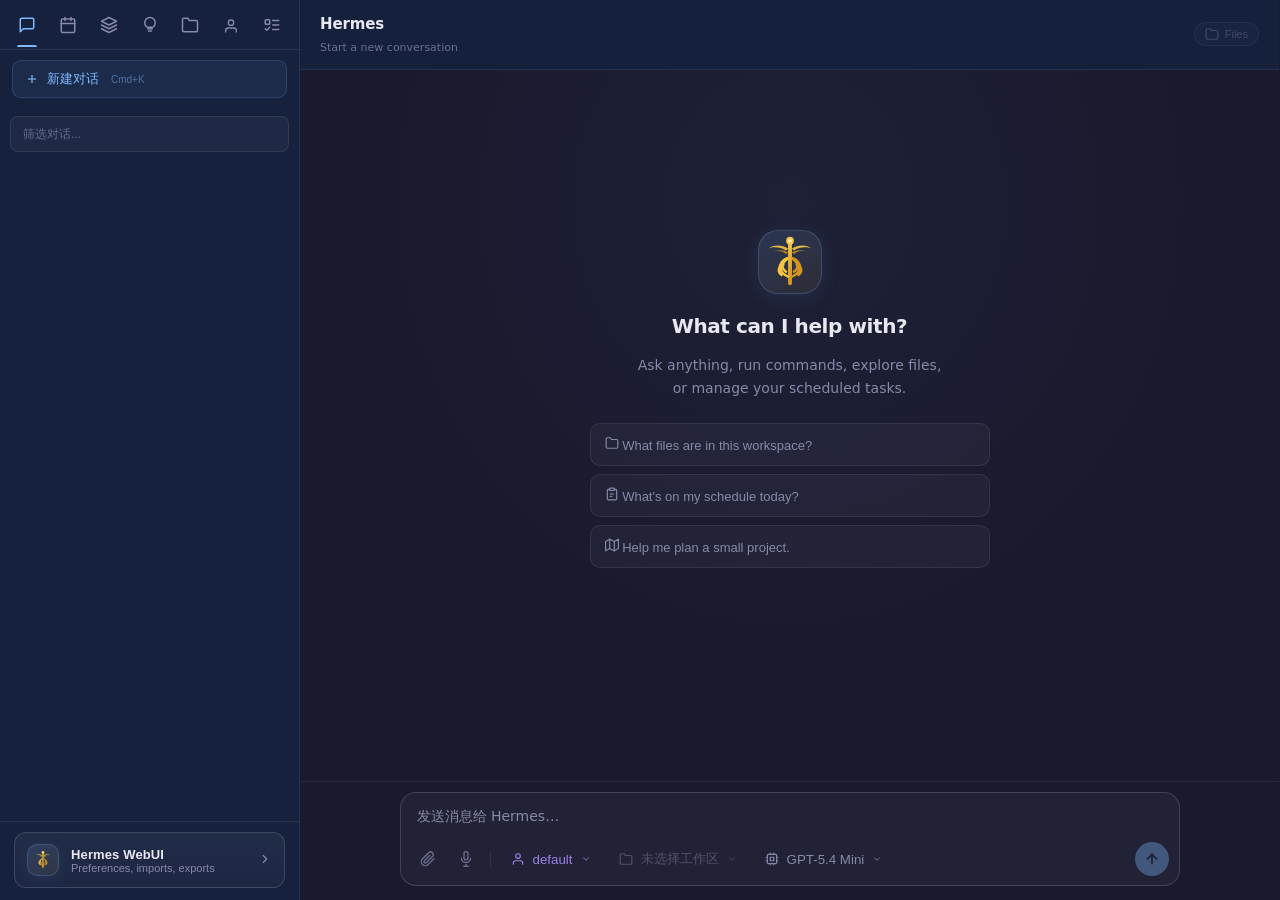
==== static/index.html @ bd9d269d "简体中文 v1.0.0" ====
<!doctype html>
<html lang="zh">
<head>
<meta charset="utf-8">
<meta name="viewport" content="width=device-width, initial-scale=1">
<title>Hermes</title>
<script>(function(){var t=localStorage.getItem('hermes-theme');if(t&&t!=='dark')document.documentElement.dataset.theme=t;})()</script>
<link rel="stylesheet" href="/static/style.css">
  <!-- Prism.js syntax highlighting (loaded async, non-blocking) -->
  <link rel="stylesheet" href="https://cdn.jsdelivr.net/npm/prismjs@1.29.0/themes/prism-tomorrow.min.css" integrity="sha384-wFjoQjtV1y5jVHbt0p35Ui8aV8GVpEZkyF99OXWqP/eNJDU93D3Ugxkoyh6Y2I4A" crossorigin="anonymous">
  <script src="https://cdn.jsdelivr.net/npm/prismjs@1.29.0/components/prism-core.min.js" integrity="sha384-MXybTpajaBV0AkcBaCPT4KIvo0FzoCiWXgcihYsw4FUkEz0Pv3JGV6tk2G8vJtDc" crossorigin="anonymous" defer></script>
  <script src="https://cdn.jsdelivr.net/npm/prismjs@1.29.0/plugins/autoloader/prism-autoloader.min.js" integrity="sha384-Uq05+JLko69eOiPr39ta9bh7kld5PKZoU+fF7g0EXTAriEollhZ+DrN8Q/Oi8J2Q" crossorigin="anonymous" defer></script>
</head>
<body>
<div class="layout">
  <aside class="sidebar">

    <div class="sidebar-nav">
      <button class="nav-tab active" data-panel="chat" data-label="Chat" onclick="switchPanel('chat')" title="Chat" data-i18n-title="tab_chat"><svg width="18" height="18" viewBox="0 0 24 24" fill="none" stroke="currentColor" stroke-width="2" stroke-linecap="round" stroke-linejoin="round" aria-hidden="true"><path d="M21 15a2 2 0 0 1-2 2H7l-4 4V5a2 2 0 0 1 2-2h14a2 2 0 0 1 2 2z"/></svg></button>
      <button class="nav-tab" data-panel="tasks" data-label="Tasks" onclick="switchPanel('tasks')" title="Tasks" data-i18n-title="tab_tasks"><svg width="18" height="18" viewBox="0 0 24 24" fill="none" stroke="currentColor" stroke-width="2" stroke-linecap="round" stroke-linejoin="round" aria-hidden="true"><rect x="3" y="4" width="18" height="18" rx="2"/><line x1="16" y1="2" x2="16" y2="6"/><line x1="8" y1="2" x2="8" y2="6"/><line x1="3" y1="10" x2="21" y2="10"/></svg></button>
      <button class="nav-tab" data-panel="skills" data-label="Skills" onclick="switchPanel('skills')" title="Skills" data-i18n-title="tab_skills"><svg width="18" height="18" viewBox="0 0 24 24" fill="none" stroke="currentColor" stroke-width="2" stroke-linecap="round" stroke-linejoin="round" aria-hidden="true"><path d="M12 2L2 7l10 5 10-5-10-5z"/><path d="M2 17l10 5 10-5"/><path d="M2 12l10 5 10-5"/></svg></button>
      <button class="nav-tab" data-panel="memory" data-label="Memory" onclick="switchPanel('memory')" title="Memory" data-i18n-title="tab_memory"><svg width="18" height="18" viewBox="0 0 24 24" fill="none" stroke="currentColor" stroke-width="2" stroke-linecap="round" stroke-linejoin="round" aria-hidden="true"><path d="M12 2a7 7 0 0 1 7 7c0 2.5-1.3 4.7-3.2 6H8.2C6.3 13.7 5 11.5 5 9a7 7 0 0 1 7-7z"/><line x1="9" y1="17" x2="15" y2="17"/><line x1="10" y1="20" x2="14" y2="20"/></svg></button>
      <button class="nav-tab" data-panel="workspaces" data-label="Spaces" onclick="switchPanel('workspaces')" title="Spaces" data-i18n-title="tab_workspaces"><svg width="18" height="18" viewBox="0 0 24 24" fill="none" stroke="currentColor" stroke-width="2" stroke-linecap="round" stroke-linejoin="round" aria-hidden="true"><path d="M22 19a2 2 0 0 1-2 2H4a2 2 0 0 1-2-2V5a2 2 0 0 1 2-2h5l2 3h9a2 2 0 0 1 2 2z"/></svg></button>
      <button class="nav-tab" data-panel="profiles" data-label="Profiles" onclick="switchPanel('profiles')" title="Agent profiles" data-i18n-title="tab_profiles"><svg width="16" height="16" viewBox="0 0 24 24" fill="none" stroke="currentColor" stroke-width="2" stroke-linecap="round" stroke-linejoin="round"><path d="M20 21v-2a4 4 0 0 0-4-4H8a4 4 0 0 0-4 4v2"/><circle cx="12" cy="7" r="4"/></svg></button>
      <button class="nav-tab" data-panel="todos" data-label="Todos" onclick="switchPanel('todos')" title="Current task list" data-i18n-title="tab_todos"><svg width="18" height="18" viewBox="0 0 24 24" fill="none" stroke="currentColor" stroke-width="2" stroke-linecap="round" stroke-linejoin="round" aria-hidden="true"><rect x="3" y="5" width="6" height="6" rx="1"/><path d="m3 17 2 2 4-4"/><path d="M13 6h8"/><path d="M13 12h8"/><path d="M13 18h8"/></svg></button>
    </div>
    <!-- Chat panel -->
    <div class="panel-view active" id="panelChat">
      <div class="sidebar-section">
        <button class="new-chat-btn" id="btnNewChat">
          <svg width="14" height="14" viewBox="0 0 24 24" fill="none" stroke="currentColor" stroke-width="2.5"><line x1="12" y1="5" x2="12" y2="19"/><line x1="5" y1="12" x2="19" y2="12"/></svg>
          <span data-i18n="new_conversation">新建对话</span> <span style="font-size:10px;opacity:.5;margin-left:4px">Cmd+K</span>
        </button>
      </div>
      <div class="session-search"><input id="sessionSearch" placeholder="筛选对话..." data-i18n-placeholder="filter_conversations" oninput="filterSessions()"></div>
      <div class="session-list" id="sessionList"></div>
    </div>
    <!-- Tasks (cron) panel -->
    <div class="panel-view" id="panelTasks">
      <div class="sidebar-section" style="padding-bottom:4px;display:flex;align-items:center;justify-content:space-between">
        <div style="font-size:11px;color:var(--muted)" data-i18n="scheduled_jobs">计划任务</div>
        <button class="cron-btn run" style="padding:3px 8px;font-size:10px" onclick="toggleCronForm()">+ <span data-i18n="new_job">新任务</span></button>
      </div>
      <!-- Create job form (hidden by default) -->
      <div id="cronCreateForm" style="display:none;padding:8px 12px;border-bottom:1px solid var(--border);flex-shrink:0">
        <input id="cronFormName" placeholder="任务名称（可选）" data-i18n-placeholder="cron_form_name" style="width:100%;background:rgba(255,255,255,.05);border:1px solid var(--border2);border-radius:6px;color:var(--text);padding:5px 8px;font-size:12px;outline:none;margin-bottom:6px">
        <input id="cronFormSchedule" placeholder="计划：'0 9 * * *' 或 'every 1h'" data-i18n-placeholder="cron_form_schedule" style="width:100%;background:rgba(255,255,255,.05);border:1px solid var(--border2);border-radius:6px;color:var(--text);padding:5px 8px;font-size:12px;outline:none;margin-bottom:6px">
        <textarea id="cronFormPrompt" rows="3" placeholder="提示词（必须自包含）" data-i18n-placeholder="cron_form_prompt" style="width:100%;background:rgba(255,255,255,.05);border:1px solid var(--border2);border-radius:6px;color:var(--text);padding:5px 8px;font-size:12px;outline:none;resize:none;font-family:inherit;margin-bottom:6px"></textarea>
        <select id="cronFormDeliver" style="width:100%;background:rgba(255,255,255,.05);border:1px solid var(--border2);border-radius:6px;color:var(--text);padding:5px 8px;font-size:12px;outline:none;margin-bottom:6px">
          <option value="local" data-i18n="cron_deliver_local">本地（仅保存输出）</option>
          <option value="discord" data-i18n="cron_deliver_discord">Discord</option>
          <option value="telegram" data-i18n="cron_deliver_telegram">Telegram</option>
        </select>
        <div class="skill-picker-wrap" style="margin-bottom:8px">
          <input id="cronFormSkillSearch" placeholder="添加技能（可选）..." data-i18n-placeholder="cron_form_skill_search" style="width:100%;background:rgba(255,255,255,.05);border:1px solid var(--border2);border-radius:6px;color:var(--text);padding:5px 8px;font-size:12px;outline:none" autocomplete="off">
          <div id="cronFormSkillDropdown" class="skill-picker-dropdown" style="display:none"></div>
          <div id="cronFormSkillTags" class="skill-picker-tags"></div>
        </div>
        <div style="display:flex;gap:6px">
          <button class="cron-btn run" style="flex:1" onclick="submitCronCreate()" data-i18n="create_job">创建任务</button>
          <button class="cron-btn" style="flex:1" onclick="toggleCronForm()" data-i18n="cancel">取消</button>
        </div>
        <div id="cronFormError" style="font-size:11px;color:var(--accent);margin-top:6px;display:none"></div>
      </div>
      <div class="cron-list" id="cronList"><div style="padding:12px;color:var(--muted);font-size:12px" data-i18n="loading">加载中...</div></div>
    </div>
    <!-- Skills panel -->
    <div class="panel-view" id="panelSkills">
      <div class="sidebar-section" style="padding-bottom:4px;display:flex;align-items:center;justify-content:space-between">
        <div class="skills-search" style="flex:1;padding:0"><input id="skillsSearch" placeholder="搜索技能..." data-i18n-placeholder="search_skills" oninput="filterSkills()"></div>
        <button class="cron-btn run" style="padding:3px 8px;font-size:10px;flex-shrink:0;margin-left:6px" onclick="toggleSkillForm()">+ <span data-i18n="new_skill">新技能</span></button>
      </div>
      <!-- Skill create/edit form (hidden by default) -->
      <div id="skillCreateForm" style="display:none;padding:8px 12px;border-bottom:1px solid var(--border);flex-shrink:0">
        <input id="skillFormName" placeholder="技能名称（例如 my-skill）" data-i18n-placeholder="skill_form_name" style="width:100%;background:rgba(255,255,255,.05);border:1px solid var(--border2);border-radius:6px;color:var(--text);padding:5px 8px;font-size:12px;outline:none;margin-bottom:6px;box-sizing:border-box">
        <input id="skillFormCategory" placeholder="分类（可选，例如 devops）" data-i18n-placeholder="skill_form_category" style="width:100%;background:rgba(255,255,255,.05);border:1px solid var(--border2);border-radius:6px;color:var(--text);padding:5px 8px;font-size:12px;outline:none;margin-bottom:6px;box-sizing:border-box">
        <textarea id="skillFormContent" rows="6" placeholder="SKILL.md 内容（YAML 前言 + markdown 正文）" data-i18n-placeholder="skill_form_content" style="width:100%;background:rgba(255,255,255,.05);border:1px solid var(--border2);border-radius:6px;color:var(--text);padding:5px 8px;font-size:12px;outline:none;resize:vertical;font-family:'SF Mono',ui-monospace,monospace;margin-bottom:6px;box-sizing:border-box"></textarea>
        <div style="display:flex;gap:6px">
          <button class="cron-btn run" style="flex:1" onclick="submitSkillSave()" data-i18n="save_skill">保存技能</button>
          <button class="cron-btn" style="flex:1" onclick="toggleSkillForm()" data-i18n="cancel">取消</button>
        </div>
        <div id="skillFormError" style="font-size:11px;color:var(--accent);margin-top:6px;display:none"></div>
      </div>
      <div class="skills-list" id="skillsList"><div style="padding:12px;color:var(--muted);font-size:12px" data-i18n="loading">加载中...</div></div>
    </div>
    <!-- Memory panel -->
    <div class="panel-view" id="panelMemory">
      <div style="padding:8px 12px 4px;display:flex;align-items:center;justify-content:space-between;flex-shrink:0">
        <span style="font-size:11px;color:var(--muted)" data-i18n="personal_memory">个人记忆</span>
        <button class="cron-btn run" id="memEditBtn" style="padding:3px 8px;font-size:10px" onclick="toggleMemoryEdit()"><svg width="12" height="12" viewBox="0 0 24 24" fill="none" stroke="currentColor" stroke-width="2" stroke-linecap="round" stroke-linejoin="round" aria-hidden="true"><path d="M17 3a2.85 2.83 0 1 1 4 4L7.5 20.5 2 22l1.5-5.5Z"/></svg> <span data-i18n="edit">编辑</span></button>
      </div>
      <div class="memory-panel" id="memoryPanel"><div style="color:var(--muted);font-size:12px" data-i18n="loading">加载中...</div></div>
      <!-- Memory edit form (hidden by default) -->
      <div id="memoryEditForm" style="display:none;padding:8px 12px;border-top:1px solid var(--border);flex-shrink:0">
        <div style="font-size:11px;color:var(--muted);margin-bottom:4px"><span data-i18n="editing">编辑中</span>: <span id="memEditSection">memory</span></div>
        <textarea id="memEditContent" rows="10" style="width:100%;background:rgba(255,255,255,.05);border:1px solid var(--border2);border-radius:6px;color:var(--text);padding:5px 8px;font-size:11px;outline:none;resize:vertical;font-family:'SF Mono',ui-monospace,monospace;box-sizing:border-box;margin-bottom:6px;line-height:1.5"></textarea>
        <div style="display:flex;gap:6px">
          <button class="cron-btn run" style="flex:1" onclick="submitMemorySave()" data-i18n="save">保存</button>
          <button class="cron-btn" style="flex:1" onclick="closeMemoryEdit()" data-i18n="cancel">取消</button>
        </div>
        <div id="memEditError" style="font-size:11px;color:var(--accent);margin-top:6px;display:none"></div>
      </div>
    </div>
    <!-- Todo panel -->
    <div class="panel-view" id="panelTodos">
      <div style="padding:10px 12px 4px;font-size:11px;color:var(--muted);flex-shrink:0" data-i18n="current_task_list">当前任务清单</div>
      <div id="todoPanel" style="flex:1;overflow-y:auto;padding:8px 12px"></div>
    </div>
    <!-- Workspaces panel -->
    <div class="panel-view" id="panelWorkspaces">
      <div style="padding:10px 12px 4px;font-size:11px;color:var(--muted)" data-i18n="workspace_desc">添加和切换工作区以进行会话。</div>
      <div style="flex:1;overflow-y:auto;padding:0 12px 12px" id="workspacesPanel"><div style="color:var(--muted);font-size:12px" data-i18n="loading">加载中...</div></div>
    </div>
    <!-- Profiles panel -->
    <div class="panel-view" id="panelProfiles">
      <div class="sidebar-section" style="padding-bottom:4px;display:flex;align-items:center;justify-content:space-between">
        <div style="font-size:11px;color:var(--muted)" data-i18n="tab_profiles">Agent 配置</div>
        <button class="cron-btn run" style="padding:3px 8px;font-size:10px" onclick="toggleProfileForm()">+ <span data-i18n="new_profile">新配置</span></button>
      </div>
      <!-- Profile create form (hidden by default) -->
      <div id="profileCreateForm" style="display:none;padding:8px 12px;border-bottom:1px solid var(--border);flex-shrink:0">
        <input id="profileFormName" placeholder="Profile name (lowercase, a-z 0-9 hyphens)" data-i18n-placeholder="profile_form_name" style="width:100%;background:rgba(255,255,255,.05);border:1px solid var(--border2);border-radius:6px;color:var(--text);padding:5px 8px;font-size:12px;outline:none;margin-bottom:6px;box-sizing:border-box">
        <label style="display:flex;align-items:center;gap:6px;font-size:11px;color:var(--muted);margin-bottom:8px;cursor:pointer">
          <input type="checkbox" id="profileFormClone" style="accent-color:var(--accent)"> <span data-i18n="profile_form_clone">Clone config from active profile</span>
        </label>
        <input id="profileFormBaseUrl" placeholder="Base URL (optional, e.g. http://localhost:11434)" data-i18n-placeholder="profile_form_base_url" style="width:100%;background:rgba(255,255,255,.05);border:1px solid var(--border2);border-radius:6px;color:var(--text);padding:5px 8px;font-size:12px;outline:none;margin-bottom:6px;box-sizing:border-box">
        <input id="profileFormApiKey" type="password" placeholder="API key (optional)" data-i18n-placeholder="profile_form_api_key" style="width:100%;background:rgba(255,255,255,.05);border:1px solid var(--border2);border-radius:6px;color:var(--text);padding:5px 8px;font-size:12px;outline:none;margin-bottom:6px;box-sizing:border-box">
        <div style="display:flex;gap:6px">
          <button class="cron-btn run" style="flex:1" onclick="submitProfileCreate()" data-i18n="create">Create</button>
          <button class="cron-btn" style="flex:1" onclick="toggleProfileForm()" data-i18n="cancel">Cancel</button>
        </div>
        <div id="profileFormError" style="font-size:11px;color:var(--accent);margin-top:6px;display:none"></div>
      </div>
      <div style="flex:1;overflow-y:auto;padding:0 12px 12px" id="profilesPanel"><div style="color:var(--muted);font-size:12px" data-i18n="loading">Loading...</div></div>
    </div>
    <div class="sidebar-bottom">
      <button class="hermes-launch-btn" id="btnHermesPanel" onclick="toggleSettings()" title="Open Hermes control center" data-i18n-title="open_hermes_control_center">
        <span class="hermes-launch-icon" aria-hidden="true"><svg xmlns="http://www.w3.org/2000/svg" viewBox="0 0 64 64">
          <defs>
            <linearGradient id="hermes-gold-sidebar" x1="0%" y1="0%" x2="0%" y2="100%">
              <stop offset="0%" style="stop-color:#F5C542;stop-opacity:1"/>
              <stop offset="100%" style="stop-color:#D4961C;stop-opacity:1"/>
            </linearGradient>
          </defs>
          <rect x="30" y="10" width="4" height="46" rx="2" fill="url(#hermes-gold-sidebar)"/>
          <path d="M30 18 C24 14, 14 14, 10 18 C14 16, 22 16, 28 20" fill="#F5C542" opacity="0.9"/>
          <path d="M30 22 C26 19, 18 19, 14 22 C18 20, 24 20, 28 24" fill="#D4961C" opacity="0.8"/>
          <path d="M34 18 C40 14, 50 14, 54 18 C50 16, 42 16, 36 20" fill="#F5C542" opacity="0.9"/>
          <path d="M34 22 C38 19, 46 19, 50 22 C46 20, 40 20, 36 24" fill="#D4961C" opacity="0.8"/>
          <path d="M32 48 C22 44, 20 38, 26 34 C20 36, 18 42, 24 46 C18 40, 22 30, 30 28 C24 32, 22 38, 28 42" fill="none" stroke="#F5C542" stroke-width="2.5" stroke-linecap="round"/>
          <path d="M32 48 C42 44, 44 38, 38 34 C44 36, 46 42, 40 46 C46 40, 42 30, 34 28 C40 32, 42 38, 36 42" fill="none" stroke="#D4961C" stroke-width="2.5" stroke-linecap="round"/>
          <circle cx="32" cy="10" r="4" fill="#F5C542"/>
          <circle cx="32" cy="10" r="2" fill="#FFF8E1" opacity="0.7"/>
        </svg></span>
        <span class="hermes-launch-copy">
          <span class="hermes-launch-title">Hermes WebUI</span>
          <span class="hermes-launch-meta" data-i18n="hermes_launch_meta">Preferences, imports, exports</span>
        </span>
        <span class="hermes-launch-chevron" aria-hidden="true"><svg width="14" height="14" viewBox="0 0 24 24" fill="none" stroke="currentColor" stroke-width="2" stroke-linecap="round" stroke-linejoin="round"><polyline points="9 18 15 12 9 6"/></svg></span>
      </button>
    </div>
  <div class="resize-handle" id="sidebarResize"></div>
  </aside>
  <main class="main">
    <div class="topbar">
      <button class="mobile-hamburger" id="btnHamburger" onclick="toggleMobileSidebar()" title="Menu" data-i18n-title="menu">
        <svg width="20" height="20" viewBox="0 0 24 24" fill="none" stroke="currentColor" stroke-width="2"><line x1="3" y1="6" x2="21" y2="6"/><line x1="3" y1="12" x2="21" y2="12"/><line x1="3" y1="18" x2="21" y2="18"/></svg>
      </button>
      <div style="flex:1;min-width:0;overflow:hidden"><div class="topbar-title" id="topbarTitle">Hermes</div><div class="topbar-meta" id="topbarMeta" data-i18n="new_conversation">Start a new conversation</div></div>
      <div class="topbar-chips">
        <button class="chip workspace-toggle-btn" id="btnWorkspacePanelToggle" onclick="toggleWorkspacePanel()" title="Show workspace panel" data-i18n-title="show_workspace_panel" aria-pressed="false"><svg width="14" height="14" viewBox="0 0 24 24" fill="none" stroke="currentColor" stroke-width="2" stroke-linecap="round" stroke-linejoin="round" aria-hidden="true"><path d="M22 19a2 2 0 0 1-2 2H4a2 2 0 0 1-2-2V5a2 2 0 0 1 2-2h5l2 3h9a2 2 0 0 1 2 2z"/></svg><span class="workspace-toggle-label" data-i18n="files">Files</span></button>
      </div>
    </div>
    <div class="messages" id="messages">
      <div class="empty-state" id="emptyState">
        <div class="empty-logo"><svg xmlns="http://www.w3.org/2000/svg" viewBox="0 0 64 64" width="80" height="80" aria-label="Hermes caduceus">
          <defs>
            <linearGradient id="hermes-gold" x1="0%" y1="0%" x2="0%" y2="100%">
              <stop offset="0%" style="stop-color:#F5C542;stop-opacity:1"/>
              <stop offset="100%" style="stop-color:#D4961C;stop-opacity:1"/>
            </linearGradient>
          </defs>
          <rect x="30" y="10" width="4" height="46" rx="2" fill="url(#hermes-gold)"/>
          <path d="M30 18 C24 14, 14 14, 10 18 C14 16, 22 16, 28 20" fill="#F5C542" opacity="0.9"/>
          <path d="M30 22 C26 19, 18 19, 14 22 C18 20, 24 20, 28 24" fill="#D4961C" opacity="0.8"/>
          <path d="M34 18 C40 14, 50 14, 54 18 C50 16, 42 16, 36 20" fill="#F5C542" opacity="0.9"/>
          <path d="M34 22 C38 19, 46 19, 50 22 C46 20, 40 20, 36 24" fill="#D4961C" opacity="0.8"/>
          <path d="M32 48 C22 44, 20 38, 26 34 C20 36, 18 42, 24 46 C18 40, 22 30, 30 28 C24 32, 22 38, 28 42" fill="none" stroke="#F5C542" stroke-width="2.5" stroke-linecap="round"/>
          <path d="M32 48 C42 44, 44 38, 38 34 C44 36, 46 42, 40 46 C46 40, 42 30, 34 28 C40 32, 42 38, 36 42" fill="none" stroke="#D4961C" stroke-width="2.5" stroke-linecap="round"/>
          <circle cx="32" cy="10" r="4" fill="#F5C542"/>
          <circle cx="32" cy="10" r="2" fill="#FFF8E1" opacity="0.7"/>
        </svg></div>
        <h2 data-i18n="empty_title">What can I help with?</h2>
        <p data-i18n="empty_subtitle">Ask anything, run commands, explore files, or manage your scheduled tasks.</p>
        <div class="suggestion-grid">
          <button class="suggestion" data-msg="What files are in this workspace?"><svg width="14" height="14" viewBox="0 0 24 24" fill="none" stroke="currentColor" stroke-width="2" stroke-linecap="round" stroke-linejoin="round" aria-hidden="true"><path d="M22 19a2 2 0 0 1-2 2H4a2 2 0 0 1-2-2V5a2 2 0 0 1 2-2h5l2 3h9a2 2 0 0 1 2 2z"/></svg> <span data-i18n="suggest_files">What files are in this workspace?</span></button>
          <button class="suggestion" data-msg="What's on my schedule today?"><svg width="14" height="14" viewBox="0 0 24 24" fill="none" stroke="currentColor" stroke-width="2" stroke-linecap="round" stroke-linejoin="round" aria-hidden="true"><path d="M16 4h2a2 2 0 0 1 2 2v14a2 2 0 0 1-2 2H6a2 2 0 0 1-2-2V6a2 2 0 0 1 2-2h2"/><rect x="8" y="2" width="8" height="4" rx="1" ry="1"/><line x1="9" y1="12" x2="15" y2="12"/><line x1="9" y1="16" x2="12" y2="16"/></svg> <span data-i18n="suggest_schedule">What's on my schedule today?</span></button>
          <button class="suggestion" data-msg="Help me plan a small project."><svg width="14" height="14" viewBox="0 0 24 24" fill="none" stroke="currentColor" stroke-width="2" stroke-linecap="round" stroke-linejoin="round" aria-hidden="true"><polygon points="1 6 1 22 8 18 16 22 23 18 23 2 16 6 8 2 1 6"/><line x1="8" y1="2" x2="8" y2="18"/><line x1="16" y1="6" x2="16" y2="22"/></svg> <span data-i18n="suggest_plan">Help me plan a small project.</span></button>
        </div>
      </div>
      <div class="messages-inner" id="msgInner"></div>
      <div id="liveToolCards" style="display:none;max-width:800px;margin:0 auto;width:100%;padding:0 24px;"></div>
    </div>
    <div class="update-banner" id="updateBanner">
      <span id="updateMsg"></span>
      <div style="display:flex;gap:8px;flex-shrink:0">
        <button class="update-btn" onclick="dismissUpdate()" data-i18n="later">稍后</button>
        <button class="update-btn update-primary" id="btnApplyUpdate" onclick="applyUpdates()" data-i18n="update_now">立即更新</button>
      </div>
    </div>
    <div class="reconnect-banner" id="reconnectBanner">
      <span id="reconnectMsg"><svg width="13" height="13" viewBox="0 0 24 24" fill="none" stroke="currentColor" stroke-width="2" stroke-linecap="round" stroke-linejoin="round" aria-hidden="true" style="vertical-align:-1px"><path d="M10.29 3.86L1.82 18a2 2 0 0 0 1.71 3h16.94a2 2 0 0 0 1.71-3L13.71 3.86a2 2 0 0 0-3.42 0z"/><line x1="12" y1="9" x2="12" y2="13"/><line x1="12" y1="17" x2="12.01" y2="17"/></svg> <span data-i18n="reconnect_msg">您上次离开时可能正在生成回复。重新加载消息？</span></span>
      <div style="display:flex;gap:8px;flex-shrink:0">
        <button class="reconnect-btn" onclick="dismissReconnect()" data-i18n="dismiss">忽略</button>
        <button class="reconnect-btn" onclick="refreshSession()"><svg width="13" height="13" viewBox="0 0 24 24" fill="none" stroke="currentColor" stroke-width="2" stroke-linecap="round" stroke-linejoin="round" aria-hidden="true" style="vertical-align:-1px"><polyline points="23 4 23 10 17 10"/><polyline points="1 20 1 14 7 14"/><path d="M3.51 9a9 9 0 0 1 14.85-3.36L23 10M1 14l4.64 4.36A9 9 0 0 0 20.49 15"/></svg> <span data-i18n="reload">重新加载</span></button>
      </div>
    </div>
    <div class="approval-card" id="approvalCard" role="alertdialog" aria-labelledby="approvalHeading" aria-describedby="approvalDesc">
      <div class="approval-inner">
        <div class="approval-header">
          <svg width="14" height="14" viewBox="0 0 24 24" fill="none" stroke="currentColor" stroke-width="2"><path d="M10.29 3.86L1.82 18a2 2 0 0 0 1.71 3h16.94a2 2 0 0 0 1.71-3L13.71 3.86a2 2 0 0 0-3.42 0z"/><line x1="12" y1="9" x2="12" y2="13"/><line x1="12" y1="17" x2="12.01" y2="17"/></svg>
          <span id="approvalHeading" data-i18n="approval_heading">需要审批</span>
        </div>
        <div class="approval-desc" id="approvalDesc"></div>
        <div class="approval-cmd" id="approvalCmd"></div>
        <div class="approval-btns">
          <button class="approval-btn once" id="approvalBtnOnce" onclick="respondApproval('once')" title="允许执行此命令一次（Enter）" data-i18n-title="approval_btn_once_title">
            <span class="approval-btn-icon"><svg width="14" height="14" viewBox="0 0 24 24" fill="none" stroke="currentColor" stroke-width="2.5" stroke-linecap="round" stroke-linejoin="round" aria-hidden="true"><polyline points="20 6 9 17 4 12"/></svg></span>
            <span class="approval-btn-label" data-i18n="approval_btn_once">允许一次</span>
            <kbd class="approval-kbd">↵</kbd>
          </button>
          <button class="approval-btn session" id="approvalBtnSession" onclick="respondApproval('session')" title="本次会话期间允许" data-i18n-title="approval_btn_session_title">
            <span class="approval-btn-icon"><svg width="14" height="14" viewBox="0 0 24 24" fill="none" stroke="currentColor" stroke-width="2" stroke-linecap="round" stroke-linejoin="round" aria-hidden="true"><rect x="3" y="11" width="18" height="11" rx="2" ry="2"/><path d="M7 11V7a5 5 0 0 1 10 0v4"/></svg></span>
            <span class="approval-btn-label" data-i18n="approval_btn_session">本次允许</span>
          </button>
          <button class="approval-btn always" id="approvalBtnAlways" onclick="respondApproval('always')" title="始终允许此命令模式" data-i18n-title="approval_btn_always_title">
            <span class="approval-btn-icon"><svg width="14" height="14" viewBox="0 0 24 24" fill="none" stroke="currentColor" stroke-width="2" stroke-linecap="round" stroke-linejoin="round" aria-hidden="true"><polygon points="12 2 15.09 8.26 22 9.27 17 14.14 18.18 21.02 12 17.77 5.82 21.02 7 14.14 2 9.27 8.91 8.26 12 2"/></svg></span>
            <span class="approval-btn-label" data-i18n="approval_btn_always">始终允许</span>
          </button>
          <button class="approval-btn deny" id="approvalBtnDeny" onclick="respondApproval('deny')" title="拒绝 — 不执行此命令" data-i18n-title="approval_btn_deny_title">
            <span class="approval-btn-icon"><svg width="14" height="14" viewBox="0 0 24 24" fill="none" stroke="currentColor" stroke-width="2.5" stroke-linecap="round" stroke-linejoin="round" aria-hidden="true"><line x1="18" y1="6" x2="6" y2="18"/><line x1="6" y1="6" x2="18" y2="18"/></svg></span>
            <span class="approval-btn-label" data-i18n="approval_btn_deny">拒绝</span>
          </button>
        </div>
      </div>
    </div>
    <div class="composer-wrap" id="composerWrap">
      <div class="cmd-dropdown" id="cmdDropdown"></div>
      <div class="composer-box" id="composerBox">
        <div class="drop-hint" id="dropHint">
          <svg width="28" height="28" viewBox="0 0 24 24" fill="none" stroke="currentColor" stroke-width="1.5"><path d="M21 15v4a2 2 0 0 1-2 2H5a2 2 0 0 1-2-2v-4"/><polyline points="17 8 12 3 7 8"/><line x1="12" y1="3" x2="12" y2="15"/></svg>
          <span data-i18n="drop_files_hint">拖放文件以上传到工作区</span>
        </div>
        <div class="attach-tray" id="attachTray"></div>
        <div class="mic-status" id="micStatus" style="display:none"><span class="mic-dot"></span> <span data-i18n="listening">正在监听…</span></div>
        <textarea id="msg" rows="1" placeholder="发送消息给 Hermes…" data-i18n-placeholder="message_hermes"></textarea>
        <div class="composer-footer">
          <div class="composer-left">
            <input type="file" id="fileInput" multiple accept="image/*,text/*,application/pdf,application/json,.md,.py,.js,.ts,.yaml,.yml,.toml,.csv,.sh,.txt,.log,.env" style="display:none">
            <button class="icon-btn" id="btnAttach" title="附加文件" data-i18n-title="attach_files">
              <svg width="16" height="16" viewBox="0 0 24 24" fill="none" stroke="currentColor" stroke-width="2"><path d="M21.44 11.05l-9.19 9.19a6 6 0 0 1-8.49-8.49l9.19-9.19a4 4 0 0 1 5.66 5.66l-9.2 9.19a2 2 0 0 1-2.83-2.83l8.49-8.48"/></svg>
            </button>
            <button class="icon-btn mic-btn" id="btnMic" title="语音输入" data-i18n-title="voice_input" style="display:none">
              <svg width="16" height="16" viewBox="0 0 24 24" fill="none" stroke="currentColor" stroke-width="2">
                <rect x="9" y="1" width="6" height="12" rx="3"/>
                <path d="M5 10a7 7 0 0 0 14 0"/>
                <line x1="12" y1="19" x2="12" y2="23"/>
                <line x1="8" y1="23" x2="16" y2="23"/>
              </svg>
            </button>
            <div class="composer-divider" aria-hidden="true"></div>
            <div id="profileChipWrap" class="composer-profile-wrap">
              <button class="composer-profile-chip profile-chip" id="profileChip" type="button" onclick="toggleProfileDropdown()" title="切换配置" data-i18n-title="switch_profile">
                <span class="composer-profile-icon" aria-hidden="true"><svg width="14" height="14" viewBox="0 0 24 24" fill="none" stroke="currentColor" stroke-width="2" stroke-linecap="round" stroke-linejoin="round"><path d="M20 21v-2a4 4 0 0 0-4-4H8a4 4 0 0 0-4 4v2"/><circle cx="12" cy="7" r="4"/></svg></span>
                <span class="composer-profile-label" id="profileChipLabel">default</span>
                <span class="composer-profile-chevron" aria-hidden="true"><svg width="10" height="10" viewBox="0 0 24 24" fill="none" stroke="currentColor" stroke-width="2" stroke-linecap="round" stroke-linejoin="round"><polyline points="6 9 12 15 18 9"/></svg></span>
              </button>
            </div>
            <div class="composer-ws-wrap">
              <button class="composer-workspace-chip ws-chip" id="composerWorkspaceChip" type="button" onclick="toggleComposerWsDropdown()" title="切换工作区" data-i18n-title="switch_workspace" disabled>
                <span class="composer-workspace-icon" aria-hidden="true"><svg width="14" height="14" viewBox="0 0 24 24" fill="none" stroke="currentColor" stroke-width="2" stroke-linecap="round" stroke-linejoin="round"><path d="M22 19a2 2 0 0 1-2 2H4a2 2 0 0 1-2-2V5a2 2 0 0 1 2-2h5l2 3h9a2 2 0 0 1 2 2z"/></svg></span>
                <span class="composer-workspace-label" id="composerWorkspaceLabel" data-i18n="workspace">工作区</span>
                <span class="composer-workspace-chevron" aria-hidden="true"><svg width="10" height="10" viewBox="0 0 24 24" fill="none" stroke="currentColor" stroke-width="2" stroke-linecap="round" stroke-linejoin="round"><polyline points="6 9 12 15 18 9"/></svg></span>
              </button>
            </div>
            <div class="composer-model-wrap">
              <button class="composer-model-chip" id="composerModelChip" type="button" onclick="toggleModelDropdown()" title="对话模型" data-i18n-title="conversation_model">
                <span class="composer-model-icon" aria-hidden="true"><svg width="14" height="14" viewBox="0 0 24 24" fill="none" stroke="currentColor" stroke-width="2" stroke-linecap="round" stroke-linejoin="round"><rect x="4" y="4" width="16" height="16" rx="2"/><rect x="9" y="9" width="6" height="6"/><path d="M15 2v2"/><path d="M15 20v2"/><path d="M2 15h2"/><path d="M2 9h2"/><path d="M20 15h2"/><path d="M20 9h2"/><path d="M9 2v2"/><path d="M9 20v2"/></svg></span>
                <span class="composer-model-label" id="composerModelLabel" data-i18n="model">模型</span>
                <span class="composer-model-chevron" aria-hidden="true"><svg width="10" height="10" viewBox="0 0 24 24" fill="none" stroke="currentColor" stroke-width="2" stroke-linecap="round" stroke-linejoin="round"><polyline points="6 9 12 15 18 9"/></svg></span>
              </button>
              <select id="modelSelect" class="composer-model-select" title="对话模型" data-i18n-title="conversation_model" aria-hidden="true" tabindex="-1">
              <optgroup label="OpenAI">
                <option value="openai/gpt-5.4-mini">GPT-5.4 Mini</option>
                <option value="openai/gpt-4o">GPT-4o</option>
                <option value="openai/o3">o3</option>
                <option value="openai/o4-mini">o4-mini</option>
              </optgroup>
              <optgroup label="Anthropic">
                <option value="anthropic/claude-sonnet-4.6">Claude Sonnet 4.6</option>
                <option value="anthropic/claude-sonnet-4-5">Claude Sonnet 4.5</option>
                <option value="anthropic/claude-haiku-3-5">Claude Haiku 3.5</option>
              </optgroup>
              <optgroup label="Other">
                <option value="google/gemini-2.5-pro">Gemini 2.5 Pro</option>
                <option value="deepseek/deepseek-chat-v3-0324">DeepSeek V3</option>
                <option value="meta-llama/llama-4-scout">Llama 4 Scout</option>
              </optgroup>
            </select>
            </div>
          </div>
          <div class="composer-right">
            <span class="composer-status" id="composerStatus" style="display:none"></span>
            <div class="ctx-indicator-wrap" id="ctxIndicatorWrap" style="display:none">
              <button class="ctx-indicator" id="ctxIndicator" type="button" aria-label="Context window usage" aria-describedby="ctxTooltip">
                <span class="ctx-ring">
                  <svg class="ctx-ring-svg" viewBox="0 0 24 24" aria-hidden="true">
                    <circle class="ctx-ring-track" cx="12" cy="12" r="9.75"></circle>
                    <circle class="ctx-ring-value" id="ctxRingValue" cx="12" cy="12" r="9.75"></circle>
                  </svg>
                  <span class="ctx-ring-center" id="ctxPercent">0</span>
                </span>
              </button>
              <div class="ctx-tooltip" id="ctxTooltip" role="tooltip" aria-hidden="true">
                <div class="ctx-tooltip-title" data-i18n="ctx_tooltip_title">上下文窗口</div>
                <div class="ctx-tooltip-line" id="ctxTooltipUsage"></div>
                <div class="ctx-tooltip-line" id="ctxTooltipTokens"></div>
                <div class="ctx-tooltip-line" id="ctxTooltipThreshold"></div>
                <div class="ctx-tooltip-line" id="ctxTooltipCost" style="display:none"></div>
              </div>
            </div>
            <button class="cancel-btn" id="btnCancel" onclick="cancelStream()" style="display:none" title="停止生成" data-i18n-title="stop_generation" aria-label="Stop generation">
              <svg width="14" height="14" viewBox="0 0 24 24" fill="none" stroke="currentColor" stroke-width="2" stroke-linecap="round" stroke-linejoin="round" aria-hidden="true"><rect x="5" y="5" width="14" height="14" rx="2"></rect></svg>
            </button>
            <button class="send-btn" id="btnSend" title="发送消息" data-i18n-title="send_message" disabled>
              <svg width="16" height="16" viewBox="0 0 24 24" fill="none" stroke="currentColor" stroke-width="2.5" stroke-linecap="round" stroke-linejoin="round"><line x1="12" y1="19" x2="12" y2="5"/><polyline points="5 12 12 5 19 12"/></svg>
            </button>
          </div>
          <div class="profile-dropdown" id="profileDropdown"></div>
          <div class="ws-dropdown ws-dropdown-footer" id="composerWsDropdown"></div>
          <div class="model-dropdown" id="composerModelDropdown"></div>
        </div>
        <div class="upload-bar-wrap" id="uploadBarWrap"><div class="upload-bar" id="uploadBar"></div></div>
      </div>
    </div>
  </main>
  <aside class="rightpanel">
    <div class="resize-handle" id="rightpanelResize"></div>
    <div class="panel-header">
      <span data-i18n="workspace">工作区</span>
      <span class="git-badge" id="gitBadge" style="display:none"></span>
      <div class="panel-actions">
        <button class="panel-icon-btn" id="btnCollapseWorkspacePanel" title="隐藏工作区面板" data-i18n-title="hide_workspace_panel" onclick="toggleWorkspacePanel(false)"><svg width="14" height="14" viewBox="0 0 24 24" fill="none" stroke="currentColor" stroke-width="2" stroke-linecap="round" stroke-linejoin="round" aria-hidden="true"><polyline points="15 18 9 12 15 6"/></svg></button>
        <button class="panel-icon-btn" id="btnUpDir" title="上级目录" data-i18n-title="parent_directory" onclick="navigateUp()" style="display:none"><svg width="14" height="14" viewBox="0 0 24 24" fill="none" stroke="currentColor" stroke-width="2" stroke-linecap="round" stroke-linejoin="round" aria-hidden="true"><line x1="12" y1="19" x2="12" y2="5"/><polyline points="5 12 12 5 19 12"/></svg></button>
        <button class="panel-icon-btn" id="btnNewFile" title="新建文件" data-i18n-title="new_file" onclick="promptNewFile()"><svg width="14" height="14" viewBox="0 0 24 24" fill="none" stroke="currentColor" stroke-width="2" stroke-linecap="round" stroke-linejoin="round" aria-hidden="true"><line x1="12" y1="5" x2="12" y2="19"/><line x1="5" y1="12" x2="19" y2="12"/></svg></button>
        <button class="panel-icon-btn" id="btnNewFolder" title="新建文件夹" data-i18n-title="new_folder" onclick="promptNewFolder()"><svg width="14" height="14" viewBox="0 0 24 24" fill="none" stroke="currentColor" stroke-width="2" stroke-linecap="round" stroke-linejoin="round" aria-hidden="true"><path d="M22 19a2 2 0 0 1-2 2H4a2 2 0 0 1-2-2V5a2 2 0 0 1 2-2h5l2 3h9a2 2 0 0 1 2 2z"/></svg></button>
        <button class="panel-icon-btn" id="btnRefreshPanel" title="刷新" data-i18n-title="refresh" onclick="if(S.session)loadDir(S.currentDir)"><svg width="14" height="14" viewBox="0 0 24 24" fill="none" stroke="currentColor" stroke-width="2" stroke-linecap="round" stroke-linejoin="round" aria-hidden="true"><polyline points="23 4 23 10 17 10"/><polyline points="1 20 1 14 7 14"/><path d="M3.51 9a9 9 0 0 1 14.85-3.36L23 10M1 14l4.64 4.36A9 9 0 0 0 20.49 15"/></svg></button>
        <button class="panel-icon-btn close-preview" id="btnClearPreview" title="关闭预览" data-i18n-title="close_preview"><svg width="14" height="14" viewBox="0 0 24 24" fill="none" stroke="currentColor" stroke-width="2" stroke-linecap="round" stroke-linejoin="round" aria-hidden="true"><line x1="18" y1="6" x2="6" y2="18"/><line x1="6" y1="6" x2="18" y2="18"/></svg></button>
        <button class="panel-icon-btn mobile-close-btn" onclick="closeWorkspacePanel()" title="关闭" data-i18n-title="close" aria-label="Close workspace panel">×</button>
      </div>
    </div>
    <div class="breadcrumb-bar" id="breadcrumbBar" style="display:none"></div>
    <div class="file-tree" id="fileTree"></div>
    <div class="preview-area" id="previewArea">
      <div class="preview-path" id="previewPath">
        <span id="previewPathText"></span>
        <span class="preview-badge" id="previewBadge"></span>
        <button id="btnDownloadFile" class="panel-icon-btn" style="margin-left:auto;font-size:12px;width:auto;padding:2px 8px;display:inline-flex;align-items:center;gap:4px" onclick="downloadFile(_previewCurrentPath)" title="下载文件到本地" data-i18n-title="download_file_to_computer"><svg width="13" height="13" viewBox="0 0 24 24" fill="none" stroke="currentColor" stroke-width="2" stroke-linecap="round" stroke-linejoin="round" aria-hidden="true"><path d="M21 15v4a2 2 0 0 1-2 2H5a2 2 0 0 1-2-2v-4"/><polyline points="7 10 12 15 17 10"/><line x1="12" y1="15" x2="12" y2="3"/></svg> <span data-i18n="download">下载</span></button>
        <button id="btnEditFile" class="panel-icon-btn" style="font-size:12px;width:auto;padding:2px 8px;display:none;align-items:center;gap:4px" onclick="toggleEditMode()"><svg width="13" height="13" viewBox="0 0 24 24" fill="none" stroke="currentColor" stroke-width="2" stroke-linecap="round" stroke-linejoin="round" aria-hidden="true"><path d="M17 3a2.85 2.83 0 1 1 4 4L7.5 20.5 2 22l1.5-5.5Z"/></svg> <span data-i18n="edit">编辑</span></button>
      </div>
      <pre class="preview-code" id="previewCode"></pre>
      <div class="preview-img-wrap" id="previewImgWrap" style="display:none"><img class="preview-img" id="previewImg" src="" alt=""></div>
      <div class="preview-md" id="previewMd" style="display:none"></div>
      <textarea id="previewEditArea" style="display:none;flex:1;width:100%;background:var(--code-bg);color:#e2e8f0;border:1px solid var(--border2);border-radius:8px;padding:12px;font-family:'SF Mono',ui-monospace,monospace;font-size:12px;line-height:1.6;resize:none;outline:none" oninput="_previewDirty=true;updateEditBtn()"></textarea>
    </div>
  </aside>
</div>
<div class="onboarding-overlay" id="onboardingOverlay" style="display:none" role="dialog" aria-modal="true" aria-labelledby="onboardingTitle">
  <div class="onboarding-card">
    <div class="onboarding-shell">
      <div class="onboarding-sidebar">
        <div class="onboarding-badge" data-i18n="onboarding_badge">首次运行</div>
        <h2 id="onboardingTitle" data-i18n="onboarding_title">欢迎使用 Hermes Web UI</h2>
        <p id="onboardingLead" data-i18n="onboarding_lead">快速向导将检查您的 Hermes 安装，选择工作区和模型，并可选择用密码保护应用。</p>
        <div class="onboarding-steps" id="onboardingSteps"></div>
      </div>
      <div class="onboarding-main">
        <div class="onboarding-status" id="onboardingNotice"></div>
        <div class="onboarding-body" id="onboardingBody"></div>
        <div class="onboarding-actions">
          <button class="sm-btn" id="onboardingBackBtn" onclick="prevOnboardingStep()" style="display:none" data-i18n="onboarding_back">返回</button>
          <button class="sm-btn" id="onboardingNextBtn" onclick="nextOnboardingStep()" style="font-weight:700;color:var(--blue);border-color:rgba(124,185,255,.32)" data-i18n="onboarding_continue">继续</button>
        </div>
      </div>
    </div>
  </div>
</div>
<div class="settings-overlay" id="settingsOverlay" style="display:none">
  <div class="settings-panel">
    <div class="settings-header">
      <div class="settings-heading">
        <div class="settings-kicker">Hermes WebUI</div>
        <h3 style="margin:0;font-size:18px" data-i18n="control_center">控制中心</h3>
        <div class="settings-subtitle" data-i18n="settings_subtitle">首选项、对话工具和系统控制。</div>
      </div>
      <button class="panel-icon-btn" onclick="_closeSettingsPanel()" title="Close" data-i18n-title="close"><svg width="14" height="14" viewBox="0 0 24 24" fill="none" stroke="currentColor" stroke-width="2" stroke-linecap="round" stroke-linejoin="round" aria-hidden="true"><line x1="18" y1="6" x2="6" y2="18"/><line x1="6" y1="6" x2="18" y2="18"/></svg></button>
    </div>
    <div class="settings-body">
      <div class="settings-shell">
        <div class="settings-tabs" role="tablist" aria-label="Hermes control center sections">
          <button class="settings-tab active" id="settingsTabConversation" type="button" role="tab" aria-selected="true" aria-controls="settingsPaneConversation" onclick="switchSettingsSection('conversation')">
            <svg class="settings-tab-icon" width="16" height="16" viewBox="0 0 24 24" fill="none" stroke="currentColor" stroke-width="2" stroke-linecap="round" stroke-linejoin="round" aria-hidden="true"><path d="M21 15a2 2 0 0 1-2 2H7l-4 4V5a2 2 0 0 1 2-2h14a2 2 0 0 1 2 2z"/></svg>
            <span class="settings-tab-title" data-i18n="settings_tab_conversation">对话</span>
          </button>
          <button class="settings-tab" id="settingsTabPreferences" type="button" role="tab" aria-selected="false" aria-controls="settingsPanePreferences" onclick="switchSettingsSection('preferences')">
            <svg class="settings-tab-icon" width="16" height="16" viewBox="0 0 24 24" fill="none" stroke="currentColor" stroke-width="2" stroke-linecap="round" stroke-linejoin="round" aria-hidden="true"><line x1="4" y1="21" x2="4" y2="14"/><line x1="4" y1="10" x2="4" y2="3"/><line x1="12" y1="21" x2="12" y2="12"/><line x1="12" y1="8" x2="12" y2="3"/><line x1="20" y1="21" x2="20" y2="16"/><line x1="20" y1="12" x2="20" y2="3"/><line x1="1" y1="14" x2="7" y2="14"/><line x1="9" y1="8" x2="15" y2="8"/><line x1="17" y1="16" x2="23" y2="16"/></svg>
            <span class="settings-tab-title" data-i18n="settings_tab_preferences">首选项</span>
          </button>
          <button class="settings-tab" id="settingsTabSystem" type="button" role="tab" aria-selected="false" aria-controls="settingsPaneSystem" onclick="switchSettingsSection('system')">
            <svg class="settings-tab-icon" width="16" height="16" viewBox="0 0 24 24" fill="none" stroke="currentColor" stroke-width="2" stroke-linecap="round" stroke-linejoin="round" aria-hidden="true"><rect x="2" y="3" width="20" height="8" rx="2"/><rect x="2" y="13" width="20" height="8" rx="2"/><line x1="6" y1="7" x2="6.01" y2="7"/><line x1="6" y1="17" x2="6.01" y2="17"/></svg>
            <span class="settings-tab-title" data-i18n="settings_tab_system">System</span>
          </button>
        </div>
        <div class="settings-main">
          <div class="settings-pane active" id="settingsPaneConversation" role="tabpanel" aria-labelledby="settingsTabConversation">
            <div class="settings-section-head">
              <div>
                <div class="settings-section-title" data-i18n="settings_section_conversation">对话</div>
                <div class="settings-section-meta" id="hermesSessionMeta" data-i18n="no_active_conversation">没有选择活动对话。</div>
              </div>
            </div>
            <div class="hermes-action-grid">
              <button class="settings-action-btn" id="btnDownload" title="下载为 Markdown" data-i18n-title="download_transcript"><svg width="13" height="13" viewBox="0 0 24 24" fill="none" stroke="currentColor" stroke-width="2" stroke-linecap="round" stroke-linejoin="round" aria-hidden="true"><path d="M21 15v4a2 2 0 0 1-2 2H5a2 2 0 0 1-2-2v-4"/><polyline points="7 10 12 15 17 10"/><line x1="12" y1="15" x2="12" y2="3"/></svg> <span data-i18n="transcript">记录</span></button>
              <button class="settings-action-btn" id="btnExportJSON" title="导出完整会话为 JSON" data-i18n-title="export_session_json"><svg width="13" height="13" viewBox="0 0 24 24" fill="none" stroke="currentColor" stroke-width="2" stroke-linecap="round" stroke-linejoin="round" aria-hidden="true"><path d="M8 3H7a2 2 0 0 0-2 2v5a2 2 0 0 1-2 2 2 2 0 0 1 2 2v5c0 1.1.9 2 2 2h1"/><path d="M16 3h1a2 2 0 0 1 2 2v5a2 2 0 0 0 2 2 2 2 0 0 0-2 2v5a2 2 0 0 1-2 2h-1"/></svg> JSON</button>
              <button class="settings-action-btn" id="btnImportJSON" title="从 JSON 导入会话" data-i18n-title="import_session_json"><svg width="13" height="13" viewBox="0 0 24 24" fill="none" stroke="currentColor" stroke-width="2" stroke-linecap="round" stroke-linejoin="round" aria-hidden="true"><path d="M21 15v4a2 2 0 0 1-2 2H5a2 2 0 0 1-2-2v-4"/><polyline points="17 8 12 3 7 8"/><line x1="12" y1="3" x2="12" y2="15"/></svg> <span data-i18n="import">导入</span></button>
              <button class="settings-action-btn danger" id="btnClearConvModal" onclick="clearConversation()" title="清空此会话的所有消息" data-i18n-title="clear_all_messages"><svg width="13" height="13" viewBox="0 0 24 24" fill="none" stroke="currentColor" stroke-width="2" stroke-linecap="round" stroke-linejoin="round" aria-hidden="true"><path d="M3 6h18"/><path d="M19 6v14c0 1-1 2-2 2H7c-1 0-2-1-2-2V6"/><path d="M8 6V4c0-1 1-2 2-2h4c1 0 1 2 2 2v2"/></svg> <span data-i18n="clear">清空</span></button>
            </div>
            <input type="file" id="importFileInput" accept=".json" style="display:none">
          </div>
          <div class="settings-pane" id="settingsPanePreferences" role="tabpanel" aria-labelledby="settingsTabPreferences">
            <div class="settings-section-head">
              <div>
                <div class="settings-section-title" data-i18n="settings_section_preferences">首选项</div>
                <div class="settings-section-meta" data-i18n="settings_section_preferences_meta">Hermes Web UI 的默认设置和界面行为。</div>
              </div>
            </div>
            <div class="settings-field">
              <label for="settingsModel" data-i18n="settings_label_model">默认模型</label>
              <select id="settingsModel" style="width:100%;padding:8px;background:var(--code-bg);color:var(--text);border:1px solid var(--border2);border-radius:6px"></select>
            </div>
            <div class="settings-field">
              <label for="settingsSendKey" data-i18n="settings_label_send_key">发送快捷键</label>
              <select id="settingsSendKey" style="width:100%;padding:8px;background:var(--code-bg);color:var(--text);border:1px solid var(--border2);border-radius:6px">
                <option value="enter" data-i18n="send_key_enter">Enter（Shift+Enter 换行）</option>
                <option value="ctrl+enter" data-i18n="send_key_ctrl_enter">Ctrl+Enter（Enter 换行）</option>
              </select>
            </div>
            <div class="settings-field">
              <label for="settingsTheme" data-i18n="settings_label_theme">主题</label>
              <select id="settingsTheme" style="width:100%;padding:8px;background:var(--code-bg);color:var(--text);border:1px solid var(--border2);border-radius:6px" onchange="document.documentElement.dataset.theme=this.value;localStorage.setItem('hermes-theme',this.value)">
                <option value="dark" data-i18n="theme_dark">深色（默认）</option>
                <option value="light" data-i18n="theme_light">浅色</option>
                <option value="slate" data-i18n="theme_slate">石板灰</option>
                <option value="solarized" data-i18n="theme_solarized">Solarized 深色</option>
                <option value="monokai" data-i18n="theme_monokai">Monokai</option>
                <option value="nord" data-i18n="theme_nord">Nord</option>
                <option value="oled" data-i18n="theme_oled">OLED</option>
              </select>
            </div>
            <div class="settings-field">
              <label for="settingsLanguage" data-i18n="settings_label_language">语言</label>
              <select id="settingsLanguage" style="width:100%;padding:8px;background:var(--code-bg);color:var(--text);border:1px solid var(--border2);border-radius:6px"></select>
            </div>
            <div class="settings-field">
              <label style="display:flex;align-items:center;gap:8px;cursor:pointer">
                <input type="checkbox" id="settingsSoundEnabled" style="width:15px;height:15px;accent-color:var(--accent)">
                <span data-i18n="settings_label_sound">Notification sound</span>
              </label>
              <div style="font-size:11px;color:var(--muted);margin-top:4px" data-i18n="settings_desc_sound">Play a sound when the assistant finishes a response.</div>
            </div>
            <div class="settings-field">
              <label style="display:flex;align-items:center;gap:8px;cursor:pointer">
                <input type="checkbox" id="settingsNotificationsEnabled" style="width:15px;height:15px;accent-color:var(--accent)">
                <span data-i18n="settings_label_notifications">Browser notifications</span>
              </label>
              <div style="font-size:11px;color:var(--muted);margin-top:4px" data-i18n="settings_desc_notifications">Show a system notification when a response completes while the tab is in the background.</div>
            </div>
            <div class="settings-field">
              <label style="display:flex;align-items:center;gap:8px;cursor:pointer">
                <input type="checkbox" id="settingsShowTokenUsage" style="width:15px;height:15px;accent-color:var(--accent)">
                <span data-i18n="settings_label_token_usage">Show token usage after responses</span>
              </label>
              <div style="font-size:11px;color:var(--muted);margin-top:4px" data-i18n="settings_desc_token_usage">Displays input/output token count below each assistant reply. Also toggled with <code>/usage</code>.</div>
            </div>
            <div class="settings-field">
              <label style="display:flex;align-items:center;gap:8px;cursor:pointer">
                <input type="checkbox" id="settingsShowCliSessions" style="width:15px;height:15px;accent-color:var(--accent)">
                <span data-i18n="settings_label_cli_sessions">Show CLI sessions in sidebar</span>
              </label>
              <div style="font-size:11px;color:var(--muted);margin-top:4px" data-i18n="settings_desc_cli_sessions">Merges sessions from the Hermes CLI (state.db) into the session list. Click a CLI session to import it and continue the conversation.</div>
            </div>
            <div class="settings-field">
              <label style="display:flex;align-items:center;gap:8px;cursor:pointer">
                <input type="checkbox" id="settingsSyncInsights" style="width:15px;height:15px;accent-color:var(--accent)">
                <span data-i18n="settings_label_sync_insights">Sync usage to /insights</span>
              </label>
              <div style="font-size:11px;color:var(--muted);margin-top:4px" data-i18n="settings_desc_sync_insights">Mirrors WebUI token usage to state.db so <code>hermes /insights</code> includes browser session data. Off by default.</div>
            </div>
            <div class="settings-field">
              <label style="display:flex;align-items:center;gap:8px;cursor:pointer">
                <input type="checkbox" id="settingsCheckUpdates" style="width:15px;height:15px;accent-color:var(--accent)">
                <span data-i18n="settings_label_check_updates">Check for updates</span>
              </label>
              <div style="font-size:11px;color:var(--muted);margin-top:4px" data-i18n="settings_desc_check_updates">Show a banner when newer versions of the WebUI or Agent are available. Runs a background git fetch periodically.</div>
            </div>
            <div class="settings-field">
              <label for="settingsBotName" data-i18n="settings_label_bot_name">Assistant Name</label>
              <div style="font-size:11px;color:var(--muted);margin-bottom:6px" data-i18n="settings_desc_bot_name">Display name for the assistant throughout the UI. Defaults to Hermes.</div>
              <input type="text" id="settingsBotName" placeholder="Hermes" maxlength="64" style="width:100%;padding:8px;background:var(--code-bg);color:var(--text);border:1px solid var(--border2);border-radius:6px;font-size:13px">
            </div>
            <button class="sm-btn" onclick="saveSettings()" style="margin-top:12px;width:100%;padding:8px;font-weight:600" data-i18n="settings_save_btn">Save Settings</button>
          </div>
          <div class="settings-pane" id="settingsPaneSystem" role="tabpanel" aria-labelledby="settingsTabSystem">
            <div class="settings-section-head">
              <div>
                <div class="settings-section-title" data-i18n="settings_section_system">System</div>
                <div class="settings-section-meta" data-i18n="settings_section_system_meta">Instance version and access controls.</div>
              </div>
              <span class="settings-version-badge">v0.50.9</span>
            </div>
            <div class="settings-field" style="border-top:1px solid var(--border);padding-top:12px;margin-top:8px">
              <label for="settingsPassword" data-i18n="settings_label_password">Access Password</label>
              <div style="font-size:11px;color:var(--muted);margin-bottom:6px" data-i18n="settings_desc_password">Enter a new password to set or change it. Leave blank to keep current setting.</div>
              <input type="password" id="settingsPassword" placeholder="Enter new password…" data-i18n-placeholder="password_placeholder" style="width:100%;padding:8px;background:var(--code-bg);color:var(--text);border:1px solid var(--border2);border-radius:6px;font-size:13px">
            </div>
            <button class="sm-btn" id="btnDisableAuth" onclick="disableAuth()" style="margin-top:6px;width:100%;padding:8px;font-weight:600;color:#e8a030;border-color:rgba(232,160,48,.3);display:none" data-i18n="disable_auth">Disable Auth</button>
            <button class="sm-btn" id="btnSignOut" onclick="signOut()" style="margin-top:6px;width:100%;padding:8px;font-weight:600;color:var(--accent);border-color:rgba(233,69,96,.3);display:none" data-i18n="sign_out">Sign Out</button>
          </div>
        </div>
      </div>
      </div>
    </div>
  </div>
</div>
<div class="mobile-overlay" id="mobileOverlay" onclick="closeMobileSidebar()"></div>
<nav class="mobile-bottom-nav" id="mobileBottomNav">
  <button class="mobile-nav-btn active" data-panel="chat" onclick="mobileSwitchPanel('chat')">
    <svg width="20" height="20" viewBox="0 0 24 24" fill="none" stroke="currentColor" stroke-width="1.5"><path d="M21 15a2 2 0 0 1-2 2H7l-4 4V5a2 2 0 0 1 2-2h14a2 2 0 0 1 2 2z"/></svg>
    <span data-i18n="tab_chat">Chat</span>
  </button>
  <button class="mobile-nav-btn" data-panel="tasks" onclick="mobileSwitchPanel('tasks')">
    <svg width="20" height="20" viewBox="0 0 24 24" fill="none" stroke="currentColor" stroke-width="1.5"><rect x="3" y="4" width="18" height="18" rx="2"/><line x1="16" y1="2" x2="16" y2="6"/><line x1="8" y1="2" x2="8" y2="6"/><line x1="3" y1="10" x2="21" y2="10"/></svg>
    <span data-i18n="tab_tasks">Tasks</span>
  </button>
  <button class="mobile-nav-btn" data-panel="skills" onclick="mobileSwitchPanel('skills')">
    <svg width="20" height="20" viewBox="0 0 24 24" fill="none" stroke="currentColor" stroke-width="1.5"><path d="M12 2L2 7l10 5 10-5-10-5z"/><path d="M2 17l10 5 10-5"/><path d="M2 12l10 5 10-5"/></svg>
    <span data-i18n="tab_skills">Skills</span>
  </button>
  <button class="mobile-nav-btn" data-panel="memory" onclick="mobileSwitchPanel('memory')">
    <svg width="20" height="20" viewBox="0 0 24 24" fill="none" stroke="currentColor" stroke-width="1.5"><path d="M12 2a7 7 0 0 1 7 7c0 2.5-1.3 4.7-3.2 6H8.2C6.3 13.7 5 11.5 5 9a7 7 0 0 1 7-7z"/><line x1="9" y1="17" x2="15" y2="17"/><line x1="10" y1="20" x2="14" y2="20"/></svg>
    <span data-i18n="tab_memory">Memory</span>
  </button>
  <button class="mobile-nav-btn" data-panel="workspaces" onclick="mobileSwitchPanel('workspaces')">
    <svg width="20" height="20" viewBox="0 0 24 24" fill="none" stroke="currentColor" stroke-width="1.5"><path d="M2 4h8l2 2h10v14H2z"/></svg>
    <span data-i18n="tab_workspaces">Spaces</span>
  </button>
  <button class="mobile-nav-btn" data-panel="profiles" onclick="mobileSwitchPanel('profiles')">
    <svg width="20" height="20" viewBox="0 0 24 24" fill="none" stroke="currentColor" stroke-width="1.5" stroke-linecap="round" stroke-linejoin="round" aria-hidden="true"><path d="M20 21v-2a4 4 0 0 0-4-4H8a4 4 0 0 0-4 4v2"/><circle cx="12" cy="7" r="4"/></svg>
    <span data-i18n="tab_profiles">Profiles</span>
  </button>
</nav>
<div class="app-dialog-overlay" id="appDialogOverlay" style="display:none" aria-hidden="true">
  <div class="app-dialog" id="appDialog" role="dialog" aria-modal="true" aria-labelledby="appDialogTitle" aria-describedby="appDialogDesc">
    <div class="app-dialog-header">
      <div class="app-dialog-title" id="appDialogTitle" data-i18n="dialog_confirm_title">Confirm action</div>
      <button class="app-dialog-close" id="appDialogClose" type="button" aria-label="Close dialog">
        <svg width="14" height="14" viewBox="0 0 24 24" fill="none" stroke="currentColor" stroke-width="2" stroke-linecap="round" stroke-linejoin="round" aria-hidden="true"><line x1="18" y1="6" x2="6" y2="18"/><line x1="6" y1="6" x2="18" y2="18"/></svg>
      </button>
    </div>
    <div class="app-dialog-desc" id="appDialogDesc"></div>
    <input class="app-dialog-input" id="appDialogInput" type="text" style="display:none">
    <div class="app-dialog-actions">
      <button class="app-dialog-btn" id="appDialogCancel" type="button" data-i18n="cancel">取消</button>
      <button class="app-dialog-btn confirm" id="appDialogConfirm" type="button" data-i18n="dialog_confirm_btn">确认</button>
    </div>
  </div>
</div>
<div class="toast" id="toast"></div>
<script src="/static/i18n.js"></script>
<script src="/static/icons.js"></script>
<script src="/static/ui.js"></script>
<script src="/static/workspace.js"></script>
<script src="/static/sessions.js"></script>
<script src="/static/commands.js"></script>
<script src="/static/messages.js"></script>
<script src="/static/panels.js"></script>
<script src="/static/onboarding.js"></script>
<script src="/static/boot.js"></script>
</body>
</html>
---- static/style.css ----
*, *::before, *::after { box-sizing: border-box; margin: 0; padding: 0; }
  :root {
    --bg:#1a1a2e;--sidebar:#16213e;--border:rgba(255,255,255,0.08);--border2:rgba(255,255,255,0.14);
    --text:#e8e8f0;--muted:#8888aa;--accent:#e94560;--blue:#7cb9ff;--gold:#c9a84c;--code-bg:#0d1117;
    --surface:#1a2535;--topbar-bg:rgba(22,33,62,.98);--main-bg:rgba(26,26,46,0.5);
    --focus-ring:rgba(124,185,255,.35);--focus-glow:rgba(124,185,255,.08);
    --input-bg:rgba(255,255,255,.04);--hover-bg:rgba(255,255,255,.06);
    --strong:#fff;--em:#c9c9e8;--code-text:#f0c27f;--code-inline-bg:rgba(0,0,0,.35);--pre-text:#e2e8f0;
    font-family:-apple-system,BlinkMacSystemFont,"Segoe UI",system-ui,sans-serif;font-size:14px;line-height:1.6;
  }
  /* ── Slate theme ── */
  :root[data-theme="slate"]{
    --bg:#2b2d30;--sidebar:#25272b;--border:rgba(255,255,255,0.09);--border2:rgba(255,255,255,0.16);
    --text:#d4d4d8;--muted:#8a8a9a;--accent:#e06c75;--blue:#82aaff;--gold:#d4a85a;--code-bg:#1e2023;
    --surface:#2f3134;--topbar-bg:rgba(37,39,43,.98);--main-bg:rgba(43,45,48,0.5);
    --focus-ring:rgba(130,170,255,.35);--focus-glow:rgba(130,170,255,.08);
    --strong:#f0f0f3;--em:#b0b0c0;--code-text:#dca06a;--code-inline-bg:rgba(0,0,0,.3);--pre-text:#d0d0d6;
  }
  /* ── Light theme ── */
  :root[data-theme="light"]{
    --bg:#f0ede8;--sidebar:#e4e0d8;--border:rgba(0,0,0,0.09);--border2:rgba(0,0,0,0.15);
    --text:#2c2825;--muted:#7a746a;--accent:#b5451b;--blue:#2d6fa3;--gold:#8a6520;--code-bg:#ddd8d0;
    --surface:#e0dcd4;--topbar-bg:rgba(228,224,216,.98);--main-bg:rgba(240,237,232,0.5);
    --focus-ring:rgba(45,111,163,.35);--focus-glow:rgba(45,111,163,.1);
    --input-bg:rgba(0,0,0,.03);--hover-bg:rgba(0,0,0,.05);
    --strong:#1a1715;--em:#5a544a;--code-text:#8b4513;--code-inline-bg:rgba(0,0,0,.06);--pre-text:#2c2825;
  }
  :root[data-theme="light"] ::-webkit-scrollbar-thumb{background:rgba(0,0,0,.15);}
  :root[data-theme="light"] ::-webkit-scrollbar-thumb:hover{background:rgba(0,0,0,.3);}
  :root[data-theme="light"] ::selection{background:rgba(45,111,163,.2);}
  :root[data-theme="light"] *{scrollbar-color:rgba(0,0,0,.15) transparent;}
  :root[data-theme="light"] .settings-overlay{background:rgba(0,0,0,.3);}
  /* ── Light theme: sidebar, roles, chips, active states ── */
  :root[data-theme="light"] .session-item{color:#5a544a;}
  :root[data-theme="light"] .session-item:hover{background:rgba(0,0,0,.06);color:#2c2825;}
  :root[data-theme="light"] .session-item.active{background:rgba(45,111,163,.1);color:#1a5a8a;}
  :root[data-theme="light"] .session-pin-indicator{color:#996b15;}
  :root[data-theme="light"] .session-date-header.pinned{color:#996b15;}
  :root[data-theme="light"] .session-actions-trigger.active,
  :root[data-theme="light"] .session-item.menu-open .session-actions-trigger{background:rgba(45,111,163,.12);border-color:rgba(45,111,163,.22);color:#1a5a8a;}
  :root[data-theme="light"] .session-action-opt.is-active{background:rgba(45,111,163,.1);}
  :root[data-theme="light"] .msg-role.user{color:#2d6fa3;}
  :root[data-theme="light"] .msg-role.assistant{color:#8a6520;}
  :root[data-theme="light"] .role-icon.user{background:rgba(45,111,163,.12);color:#2d6fa3;border-color:rgba(45,111,163,.25);}
  :root[data-theme="light"] .role-icon.assistant{background:rgba(138,101,32,.12);color:#8a6520;border-color:rgba(138,101,32,.25);}
  :root[data-theme="light"] .project-chip{border-color:rgba(0,0,0,.12);background:rgba(0,0,0,.04);}
  :root[data-theme="light"] .project-chip:hover{background:rgba(0,0,0,.08);color:#2c2825;}
  :root[data-theme="light"] .project-chip.active{background:rgba(45,111,163,.1);color:#1a5a8a;border-color:rgba(45,111,163,.3);}
  :root[data-theme="light"] .chip{border-color:rgba(0,0,0,.1);background:rgba(0,0,0,.04);}
  :root[data-theme="light"] .chip.model{color:#2d6fa3;border-color:rgba(45,111,163,.3);background:rgba(45,111,163,.08);}
  :root[data-theme="light"] .new-chat-btn{border-color:rgba(45,111,163,.25);color:#2d6fa3;}
  :root[data-theme="light"] .new-chat-btn:hover{background:rgba(45,111,163,.08);}
  :root[data-theme="light"] .session-search input{border-color:rgba(0,0,0,.1);background:rgba(0,0,0,.03);}
  :root[data-theme="light"] .session-search input:focus{border-color:rgba(45,111,163,.4);background:rgba(0,0,0,.02);}
  :root[data-theme="light"] .cron-item{border-color:rgba(0,0,0,.08);background:rgba(0,0,0,.02);}
  :root[data-theme="light"] .sm-btn{border-color:rgba(0,0,0,.1);}
  :root[data-theme="light"] .sm-btn:hover{background:rgba(0,0,0,.06);border-color:rgba(0,0,0,.15);}
  :root[data-theme="light"] select{border-color:rgba(0,0,0,.12);}
  :root[data-theme="light"] .composer-box{border-color:rgba(0,0,0,.12);}
  :root[data-theme="light"] .composer-box:focus-within{border-color:rgba(45,111,163,.5);box-shadow:0 0 0 3px rgba(45,111,163,.08);}
  :root[data-theme="light"] .suggestion{border-color:rgba(0,0,0,.08);}
  :root[data-theme="light"] .suggestion:hover{background:rgba(45,111,163,.06);border-color:rgba(45,111,163,.2);}
  :root[data-theme="light"] .tool-card{border-color:rgba(0,0,0,.08);}
  :root[data-theme="light"] .tool-card:hover{border-color:rgba(0,0,0,.15);}
  :root[data-theme="light"] .icon-btn:hover{background:rgba(0,0,0,.06);}
  :root[data-theme="light"] .panel-icon-btn:hover{background:rgba(0,0,0,.06);}
  :root[data-theme="light"] .file-item:hover{background:rgba(0,0,0,.04);}
  :root[data-theme="light"] .preview-md th{background:rgba(0,0,0,.04);}
  :root[data-theme="light"] .preview-md td{border-color:rgba(0,0,0,.08);}
  :root[data-theme="light"] .preview-badge.code{background:rgba(0,0,0,.05);}
  :root[data-theme="light"] .ctx-ring-center{background:var(--bg);color:#5a544a;}
  :root[data-theme="light"] .ctx-ring-track{stroke:rgba(0,0,0,.12);}
  :root[data-theme="light"] .ws-opt:hover{background:rgba(0,0,0,.05);}
  :root[data-theme="light"] .profile-opt:hover{background:rgba(0,0,0,.05);}
  :root[data-theme="light"] .profile-opt.active{background:rgba(45,111,163,.06);}
  :root[data-theme="light"] .profile-chip{color:#7a5a90!important;}
  :root[data-theme="light"] .nav-tab:hover::after{background:var(--surface);border-color:rgba(45,111,163,.25);color:#2d6fa3;}
  :root[data-theme="light"] .cron-status.disabled{background:rgba(0,0,0,.05);}
  :root[data-theme="light"] .cron-btn{background:rgba(0,0,0,.04);}
  :root[data-theme="light"] .cron-btn:hover{background:rgba(0,0,0,.08);}
  /* ── Solarized Dark theme ── */
  :root[data-theme="solarized"]{
    --bg:#002b36;--sidebar:#073642;--border:rgba(255,255,255,0.08);--border2:rgba(255,255,255,0.13);
    --text:#839496;--muted:#657b83;--accent:#dc322f;--blue:#268bd2;--gold:#b58900;--code-bg:#073642;
    --surface:#0a3c48;--topbar-bg:rgba(7,54,66,.98);--main-bg:rgba(0,43,54,0.5);
    --focus-ring:rgba(38,139,210,.35);--focus-glow:rgba(38,139,210,.08);
    --strong:#fdf6e3;--em:#93a1a1;--code-text:#cb4b16;--code-inline-bg:rgba(0,0,0,.25);--pre-text:#93a1a1;
  }
  /* ── Monokai theme ── */
  :root[data-theme="monokai"]{
    --bg:#272822;--sidebar:#1e1f1c;--border:rgba(255,255,255,0.07);--border2:rgba(255,255,255,0.12);
    --text:#f8f8f2;--muted:#75715e;--accent:#f92672;--blue:#66d9e8;--gold:#e6db74;--code-bg:#1e1f1c;
    --surface:#2d2e28;--topbar-bg:rgba(30,31,28,.98);--main-bg:rgba(39,40,34,0.5);
    --focus-ring:rgba(102,217,232,.35);--focus-glow:rgba(102,217,232,.08);
    --strong:#f8f8f0;--em:#a6a28c;--code-text:#e6db74;--code-inline-bg:rgba(0,0,0,.3);--pre-text:#f8f8f2;
  }
  /* ── Nord theme ── */
  :root[data-theme="nord"]{
    --bg:#2e3440;--sidebar:#272c36;--border:rgba(255,255,255,0.07);--border2:rgba(255,255,255,0.12);
    --text:#eceff4;--muted:#9099aa;--accent:#bf616a;--blue:#81a1c1;--gold:#ebcb8b;--code-bg:#272c36;
    --surface:#333a47;--topbar-bg:rgba(39,44,54,.98);--main-bg:rgba(46,52,64,0.5);
    --focus-ring:rgba(129,161,193,.35);--focus-glow:rgba(129,161,193,.08);
    --strong:#eceff4;--em:#b8c0cc;--code-text:#a3be8c;--code-inline-bg:rgba(0,0,0,.2);--pre-text:#d8dee9;
  }
  /* ── OLED theme ── */
  :root[data-theme="oled"]{
    --bg:#000000;--sidebar:#000000;--border:rgba(255,255,255,0.06);--border2:rgba(255,255,255,0.12);
    --text:#e0e0e0;--muted:#777777;--accent:#ff3b5c;--blue:#6cb4ff;--gold:#d4a74a;--code-bg:#080808;
    --surface:#0a0a0a;--topbar-bg:rgba(0,0,0,.98);--main-bg:rgba(0,0,0,0.5);
    --focus-ring:rgba(108,180,255,.3);--focus-glow:rgba(108,180,255,.06);
    --strong:#ffffff;--em:#c0c0d0;--code-text:#e8b86d;--code-inline-bg:rgba(255,255,255,.06);--pre-text:#d0d0d8;
    --input-bg:rgba(255,255,255,.03);--hover-bg:rgba(255,255,255,.05);
  }
  body{background:var(--bg);color:var(--text);height:100vh;height:100dvh;overflow:hidden;display:flex;}
  .layout{display:flex;width:100%;height:100vh;height:100dvh;}
  .sidebar{width:300px;background:var(--sidebar);border-right:1px solid var(--border);display:flex;flex-direction:column;overflow:visible;flex-shrink:0;}
  .sidebar-header{padding:16px 18px 14px;border-bottom:1px solid var(--border);display:flex;align-items:center;gap:10px;}
  .logo{width:32px;height:32px;border-radius:9px;background:linear-gradient(145deg,#e8a030,var(--accent));display:flex;align-items:center;justify-content:center;font-weight:800;font-size:14px;color:#fff;flex-shrink:0;box-shadow:0 2px 8px rgba(233,69,96,.3);}
  .sidebar-header h1{font-size:15px;font-weight:600;}
  .sidebar-section{padding:14px 14px 8px;}
  .new-chat-btn{width:100%;padding:9px 12px;border-radius:9px;background:rgba(124,185,255,0.07);border:1px solid rgba(124,185,255,0.18);color:var(--blue);font-size:13px;cursor:pointer;display:flex;align-items:center;gap:8px;transition:all .15s;margin-bottom:8px;font-weight:500;}
  .new-chat-btn:hover{background:rgba(124,185,255,0.13);border-color:rgba(124,185,255,.3);}
  .session-list{flex:1;overflow-y:auto;padding:0 8px 8px;min-height:0;}
  .session-search{padding:4px 10px 8px;flex-shrink:0;}
  .session-search input{width:100%;background:var(--input-bg);border:1px solid var(--border);border-radius:8px;color:var(--text);padding:10px 12px;font-size:12px;outline:none;transition:all .15s;}
  .session-search input:focus{border-color:rgba(124,185,255,.35);background:var(--hover-bg);box-shadow:0 0 0 2px rgba(124,185,255,.07);}
  .session-search input::placeholder{color:var(--muted);opacity:.7;}
  /* Inline session title edit */
  .session-title-input{flex:1;background:var(--surface);border:1px solid rgba(124,185,255,.6);border-radius:6px;color:var(--text);padding:3px 8px;font-size:13px;outline:none;min-width:0;box-shadow:0 0 0 2px rgba(124,185,255,.15);font-family:inherit;}
  .session-item{padding:8px 40px 8px 8px;margin-bottom:2px;border-radius:8px;cursor:pointer;font-size:13px;color:var(--muted);white-space:nowrap;overflow:hidden;text-overflow:ellipsis;transition:background .15s,color .15s;display:flex;align-items:center;gap:6px;min-width:0;position:relative;}
  .session-item:hover{background:var(--hover-bg);color:var(--text);}
  .session-item.active{background:rgba(232,160,48,0.12);color:#e8a030;}
  .session-title{flex:1;overflow:hidden;text-overflow:ellipsis;white-space:nowrap;}
  /* ── Session action trigger + dropdown ── */
  .session-actions{position:absolute;right:6px;top:50%;transform:translateY(-50%);display:flex;align-items:center;justify-content:center;opacity:0;pointer-events:none;transition:opacity .15s ease;}
  .session-item:hover .session-actions,.session-item:focus-within .session-actions,.session-item.menu-open .session-actions{opacity:1;pointer-events:auto;}
  .session-actions-trigger{width:26px;height:26px;border:1px solid transparent;border-radius:8px;background:transparent;color:var(--muted);cursor:pointer;padding:0;line-height:1;display:inline-flex;align-items:center;justify-content:center;transition:background .12s,color .12s,border-color .12s;}
  .session-actions-trigger:hover{background:var(--hover-bg);color:var(--text);}
  .session-actions-trigger.active{background:rgba(124,185,255,.1);border-color:rgba(124,185,255,.2);color:var(--text);}
  .session-actions-trigger svg{display:block;}
  .session-action-menu{display:block;position:fixed;left:0;top:0;right:auto;bottom:auto;min-width:220px;max-width:min(280px,calc(100vw - 16px));background:var(--surface);border:1px solid var(--border2);border-radius:10px;box-shadow:0 -4px 24px rgba(0,0,0,.4);z-index:999;overflow:hidden;max-height:320px;overflow-y:auto;}
  .session-action-menu.open{display:block;}
  .session-action-opt{width:100%;background:none;border:none;text-align:left;font:inherit;color:var(--text);flex-direction:row!important;gap:0!important;padding:0!important;}
  .session-action-opt .ws-opt-action{display:flex;flex-direction:row;align-items:center;gap:10px;width:100%;padding:10px 14px;}
  .session-action-opt .ws-opt-icon{color:var(--muted);transition:color .12s,opacity .12s;flex-shrink:0;display:flex;align-items:center;width:16px;}
  .session-action-opt:hover .ws-opt-icon{color:var(--text);opacity:1;}
  .session-action-copy{display:flex;flex-direction:column;gap:2px;min-width:0;}
  .session-action-meta{font-size:11px;color:var(--muted);line-height:1.3;white-space:normal;opacity:.72;}
  .session-action-opt.is-active{background:rgba(124,185,255,.1);}
  .session-action-opt.danger:hover{background:rgba(233,69,96,.08);}
  .session-action-opt.danger .ws-opt-icon,.session-action-opt.danger .ws-opt-name{color:var(--accent);}
  /* Hide overlay during inline rename */
  .session-item:has(.session-title-input) .session-actions{display:none;}
  @keyframes newflash{0%{background:rgba(124,185,255,0.22);color:var(--blue);}100%{background:transparent;color:var(--muted);}}
  .session-item.new-flash{animation:newflash 1.4s ease-out forwards;}
  /* Collapsible date group headers */
  .session-date-header{display:flex;align-items:center;gap:5px;font-size:10px;font-weight:700;text-transform:uppercase;letter-spacing:.08em;color:var(--muted);padding:8px 10px 4px;cursor:pointer;user-select:none;opacity:.8;transition:opacity .15s;}
  .session-date-header:hover{opacity:1;}
  .session-date-header.pinned{color:#f5c542;}
  .session-date-caret{font-size:9px;transition:transform .2s;flex-shrink:0;display:inline-block;}
  .session-date-caret.collapsed{transform:rotate(-90deg);}
  .app-dialog-overlay{position:fixed;inset:0;background:rgba(7,12,19,.62);backdrop-filter:blur(6px);z-index:1100;display:none;align-items:center;justify-content:center;padding:24px;}
  .app-dialog{width:min(460px,100%);background:linear-gradient(180deg,rgba(21,31,45,.98),rgba(13,20,31,.98));border:1px solid rgba(124,185,255,.2);border-radius:18px;box-shadow:0 18px 60px rgba(0,0,0,.45);padding:18px 18px 16px;color:var(--text);}
  .app-dialog-header{display:flex;align-items:flex-start;justify-content:space-between;gap:12px;margin-bottom:10px;}
  .app-dialog-title{font-size:16px;font-weight:700;letter-spacing:.01em;color:var(--text);}
  .app-dialog-close{display:inline-flex;align-items:center;justify-content:center;width:32px;height:32px;border:none;border-radius:10px;background:rgba(255,255,255,.04);color:var(--muted);cursor:pointer;transition:background .15s,color .15s;}
  .app-dialog-close:hover{background:rgba(255,255,255,.09);color:var(--text);}
  .app-dialog-desc{font-size:13px;line-height:1.6;color:var(--muted);white-space:pre-wrap;}
  .app-dialog-input{width:100%;margin-top:14px;padding:11px 12px;background:rgba(255,255,255,.04);border:1px solid var(--border2);border-radius:10px;color:var(--text);font-size:14px;outline:none;box-sizing:border-box;}
  .app-dialog-input:focus{border-color:rgba(124,185,255,.55);box-shadow:0 0 0 3px rgba(124,185,255,.12);}
  .app-dialog-actions{display:flex;justify-content:flex-end;gap:10px;margin-top:18px;flex-wrap:wrap;}
  .app-dialog-btn{display:inline-flex;align-items:center;justify-content:center;min-width:104px;padding:10px 14px;border-radius:10px;border:1px solid var(--border2);background:rgba(255,255,255,.05);color:var(--text);font-size:13px;font-weight:600;cursor:pointer;transition:transform .15s,background .15s,border-color .15s;}
  .app-dialog-btn:hover{transform:translateY(-1px);background:rgba(255,255,255,.1);}
  .app-dialog-btn.confirm{border-color:rgba(124,185,255,.45);background:rgba(124,185,255,.14);color:var(--blue);}
  .app-dialog-btn.confirm:hover{background:rgba(124,185,255,.22);border-color:rgba(124,185,255,.65);}
  .app-dialog-btn.confirm.danger{border-color:rgba(233,69,96,.4);background:rgba(233,69,96,.14);color:var(--accent);}
  .app-dialog-btn.confirm.danger:hover{background:rgba(233,69,96,.22);border-color:rgba(233,69,96,.58);}
  .app-dialog-btn:focus-visible,.app-dialog-close:focus-visible{outline:2px solid rgba(124,185,255,.85);outline-offset:2px;}
  .toast{position:fixed;bottom:24px;left:50%;transform:translateX(-50%);background:var(--surface);backdrop-filter:blur(12px);border:1px solid rgba(124,185,255,0.25);color:var(--text);font-size:13px;padding:10px 20px;border-radius:12px;pointer-events:none;opacity:0;transition:opacity .2s,transform .2s;z-index:100;box-shadow:0 4px 20px rgba(0,0,0,.3);letter-spacing:.01em;}
  .toast.show{opacity:1;transform:translateX(-50%) translateY(-2px);}
  .onboarding-overlay{position:fixed;inset:0;z-index:1050;background:rgba(7,12,19,.78);backdrop-filter:blur(8px);display:none;align-items:center;justify-content:center;padding:24px;}
  .onboarding-card{width:min(980px,100%);max-height:min(760px,94vh);overflow:auto;border:1px solid rgba(124,185,255,.16);border-radius:24px;background:linear-gradient(180deg,rgba(20,30,44,.98),rgba(11,17,27,.98));box-shadow:0 24px 80px rgba(0,0,0,.45);}
  .onboarding-shell{display:grid;grid-template-columns:minmax(240px,300px) minmax(0,1fr);}
  .onboarding-sidebar{padding:28px 24px;border-right:1px solid var(--border);background:linear-gradient(180deg,rgba(124,185,255,.08),rgba(124,185,255,.02));}
  .onboarding-sidebar h2{font-size:26px;line-height:1.15;margin-top:10px;margin-bottom:12px;letter-spacing:-.03em;}
  .onboarding-badge{display:inline-flex;padding:4px 10px;border-radius:999px;font-size:10px;font-weight:800;letter-spacing:.12em;background:rgba(124,185,255,.14);color:var(--blue);}
  .onboarding-sidebar p{font-size:13px;color:var(--muted);line-height:1.7;}
  .onboarding-steps{display:flex;flex-direction:column;gap:10px;margin-top:24px;}
  .onboarding-step{display:flex;gap:12px;align-items:flex-start;padding:10px 12px;border-radius:14px;border:1px solid transparent;background:rgba(255,255,255,.02);}
  .onboarding-step.active{border-color:rgba(124,185,255,.25);background:rgba(124,185,255,.08);}
  .onboarding-step.done{background:rgba(201,168,76,.08);}
  .onboarding-step-index{width:24px;height:24px;border-radius:50%;display:flex;align-items:center;justify-content:center;font-size:11px;font-weight:700;background:rgba(255,255,255,.08);color:var(--text);flex-shrink:0;}
  .onboarding-step.done .onboarding-step-index{background:rgba(201,168,76,.16);color:var(--gold);}
  .onboarding-step.active .onboarding-step-index{background:rgba(124,185,255,.18);color:var(--blue);}
  .onboarding-step-title{font-size:13px;font-weight:700;color:var(--text);}
  .onboarding-step-desc{font-size:11px;color:var(--muted);margin-top:2px;line-height:1.5;}
  .onboarding-main{padding:28px 28px 24px;display:flex;flex-direction:column;gap:18px;min-width:0;}
  .onboarding-status{display:none;padding:12px 14px;border-radius:12px;font-size:13px;line-height:1.6;border:1px solid var(--border2);background:rgba(255,255,255,.04);}
  .onboarding-status.info{color:var(--text);}
  .onboarding-status.success{color:var(--blue);border-color:rgba(124,185,255,.3);background:rgba(124,185,255,.08);}
  .onboarding-status.warn{color:var(--gold);border-color:rgba(201,168,76,.28);background:rgba(201,168,76,.08);}
  .onboarding-body{display:flex;flex-direction:column;gap:16px;}
  .onboarding-panel-grid{display:grid;grid-template-columns:repeat(auto-fit,minmax(180px,1fr));gap:12px;}
  .onboarding-check{padding:14px;border-radius:14px;border:1px solid var(--border);background:rgba(255,255,255,.03);display:flex;flex-direction:column;gap:5px;}
  .onboarding-check strong{font-size:13px;color:var(--text);}
  .onboarding-check span{font-size:12px;color:var(--muted);line-height:1.5;}
  .onboarding-check.ok{border-color:rgba(124,185,255,.28);background:rgba(124,185,255,.08);}
  .onboarding-check.warn{border-color:rgba(201,168,76,.25);background:rgba(201,168,76,.08);}
  .onboarding-field{display:flex;flex-direction:column;gap:6px;}
  .onboarding-field span{font-size:12px;font-weight:700;color:var(--text);}
  .onboarding-field input,.onboarding-field select{margin-bottom:0;padding:10px 12px;border-radius:10px;font-size:13px;background:var(--input-bg);border:1px solid var(--border2);color:var(--text);}
  .onboarding-copy{font-size:12px;color:var(--muted);line-height:1.7;}
  .onboarding-summary{display:grid;grid-template-columns:repeat(auto-fit,minmax(180px,1fr));gap:12px;}
  .onboarding-summary div{padding:14px;border-radius:14px;background:rgba(255,255,255,.03);border:1px solid var(--border);display:flex;flex-direction:column;gap:5px;}
  .onboarding-summary strong{font-size:12px;letter-spacing:.04em;text-transform:uppercase;color:var(--muted);}
  .onboarding-summary span{font-size:13px;color:var(--text);word-break:break-word;}
  .onboarding-oauth-card{display:flex;align-items:flex-start;gap:14px;padding:16px 18px;border-radius:14px;border:1px solid var(--border);background:rgba(255,255,255,.03);margin-bottom:4px;}
  .onboarding-oauth-card p{margin:6px 0 0;font-size:13px;color:var(--muted);line-height:1.5;}
  .onboarding-oauth-card strong{font-size:13px;color:var(--text);}
  .onboarding-oauth-card code{font-size:12px;background:rgba(255,255,255,.08);padding:1px 5px;border-radius:4px;}
  .onboarding-oauth-icon{font-size:18px;flex-shrink:0;margin-top:1px;}
  .onboarding-oauth-ready{border-color:rgba(124,185,255,.28);background:rgba(124,185,255,.08);}
  .onboarding-oauth-ready .onboarding-oauth-icon{color:#7cb9ff;}
  .onboarding-oauth-pending{border-color:rgba(201,168,76,.25);background:rgba(201,168,76,.08);}
  .onboarding-oauth-pending .onboarding-oauth-icon{color:#c9a84c;}
  .onboarding-actions{display:flex;justify-content:space-between;gap:10px;margin-top:auto;}
  .onboarding-actions .sm-btn{padding:10px 16px;}
  .reconnect-banner{display:none;background:var(--surface);border:1px solid rgba(201,168,76,0.4);border-radius:10px;padding:10px 16px;margin:10px auto;max-width:780px;font-size:13px;color:var(--gold);display:none;align-items:center;justify-content:space-between;gap:12px;}
  .reconnect-banner.visible{display:flex;}
  .reconnect-btn{padding:6px 12px;border-radius:8px;font-size:12px;font-weight:600;background:rgba(201,168,76,0.15);border:1px solid rgba(201,168,76,0.4);color:var(--gold);cursor:pointer;}
  .reconnect-btn:hover{background:rgba(201,168,76,0.25);}
  /* ── Update banner ── */
  .update-banner{display:none;background:var(--surface);border:1px solid rgba(124,185,255,0.4);border-radius:10px;padding:10px 16px;margin:10px auto;max-width:780px;font-size:13px;color:var(--blue);align-items:center;justify-content:space-between;gap:12px;}
  .update-banner.visible{display:flex;}
  .update-btn{padding:6px 12px;border-radius:8px;font-size:12px;font-weight:600;background:rgba(124,185,255,0.1);border:1px solid rgba(124,185,255,0.3);color:var(--blue);cursor:pointer;transition:background .15s;}
  .update-btn:hover{background:rgba(124,185,255,0.2);}
  .update-primary{background:rgba(124,185,255,0.2);border-color:rgba(124,185,255,0.5);}
  .update-btn:disabled{opacity:0.5;cursor:not-allowed;}
  /* ── Approval card ── */
  .approval-card{display:none;max-width:780px;margin:0 auto 0;padding:0 20px 12px;}
  .approval-card.visible{display:block;}
  .approval-inner{background:var(--surface);backdrop-filter:blur(8px);border:1px solid rgba(233,69,96,0.35);border-radius:14px;padding:16px 18px;}
  .approval-header{display:flex;align-items:center;gap:8px;margin-bottom:10px;font-size:13px;font-weight:600;color:#e94560;}
  .approval-desc{font-size:12px;color:var(--muted);margin-bottom:8px;line-height:1.5;}
  .approval-cmd{background:var(--code-bg);border:1px solid var(--border);border-radius:8px;padding:8px 12px;font-family:"SF Mono",ui-monospace,monospace;font-size:12px;color:var(--pre-text);white-space:pre-wrap;word-break:break-all;margin-bottom:14px;max-height:120px;overflow-y:auto;}
  .approval-btns{display:flex;gap:8px;flex-wrap:wrap;align-items:center;}
  .approval-btn{display:inline-flex;align-items:center;gap:6px;padding:8px 16px;border-radius:8px;font-size:12px;font-weight:600;border:1px solid var(--border2);background:var(--hover-bg);color:var(--text);cursor:pointer;transition:all .15s;white-space:nowrap;}
  .approval-btn:hover{background:rgba(255,255,255,0.12);transform:translateY(-1px);box-shadow:0 2px 8px rgba(0,0,0,0.2);}
  .approval-btn:active{transform:translateY(0);box-shadow:none;}
  .approval-btn:disabled{opacity:.5;cursor:not-allowed;transform:none;}
  .approval-btn-icon{font-size:13px;line-height:1;}
  .approval-btn-label{line-height:1;}
  .approval-kbd{display:inline-flex;align-items:center;justify-content:center;padding:1px 5px;border-radius:4px;font-size:10px;font-family:inherit;background:rgba(255,255,255,.08);border:1px solid rgba(255,255,255,.15);color:var(--muted);line-height:1.4;margin-left:2px;}
  .approval-btn.once{border-color:rgba(124,185,255,0.6);color:var(--blue);background:rgba(124,185,255,0.08);}
  .approval-btn.once:hover{background:rgba(124,185,255,0.18);border-color:rgba(124,185,255,0.8);}
  .approval-btn.session{border-color:rgba(124,185,255,0.35);color:var(--blue);}
  .approval-btn.session:hover{background:rgba(124,185,255,0.12);border-color:rgba(124,185,255,0.55);}
  .approval-btn.always{border-color:rgba(201,168,76,0.5);color:var(--gold);}
  .approval-btn.always:hover{background:rgba(201,168,76,0.12);border-color:rgba(201,168,76,0.7);}
  .approval-btn.deny{border-color:rgba(233,69,96,0.5);color:var(--accent);}
  .approval-btn.deny:hover{background:rgba(233,69,96,0.12);border-color:rgba(233,69,96,0.7);}
  .approval-btn.loading{opacity:.7;cursor:wait;}
  /* Sidebar navigation tabs */
  .sidebar-nav{display:flex;border-bottom:1px solid var(--border);flex-shrink:0;padding:6px 8px 0;gap:2px;}
  .nav-tab{flex:1;padding:10px 4px 8px;font-size:20px;text-align:center;cursor:pointer;color:var(--muted);border:none;background:none;transition:color .15s;border-bottom:2px solid transparent;white-space:nowrap;overflow:hidden;position:relative;}
  .nav-tab:hover{color:var(--text);}
  .nav-tab:hover::after{content:attr(data-label);position:absolute;bottom:calc(100% + 8px);left:50%;transform:translateX(-50%);background:var(--surface);border:1px solid rgba(124,185,255,0.3);color:var(--blue);font-size:12px;font-weight:700;letter-spacing:.02em;padding:6px 12px;border-radius:8px;white-space:nowrap;pointer-events:none;z-index:50;box-shadow:0 4px 12px rgba(0,0,0,.3);}
  .nav-tab.active{color:var(--blue);}
  .nav-tab.active::before{content:'';position:absolute;bottom:0;left:50%;transform:translateX(-50%);width:20px;height:2px;background:var(--blue);border-radius:2px 2px 0 0;}
  /* Panel content areas (swapped by tab) */
  .panel-view{display:none;flex:1;overflow:hidden;flex-direction:column;}
  .panel-view.active{display:flex;}
  /* Cron panel */
  .cron-list{flex:1;overflow-y:auto;padding:8px;}
  .cron-item{border-radius:10px;border:1px solid var(--border);margin-bottom:6px;overflow:hidden;transition:border-color .15s,background .15s;background:rgba(255,255,255,.02);}
  .cron-item:hover{border-color:var(--border2);}
  .cron-header{display:flex;align-items:center;gap:8px;padding:10px 12px;cursor:pointer;}
  .cron-name{flex:1;font-size:13px;color:var(--text);font-weight:500;overflow:hidden;text-overflow:ellipsis;white-space:nowrap;}
  .cron-status{font-size:10px;font-weight:700;padding:2px 8px;border-radius:99px;flex-shrink:0;}
  .cron-status.active{background:rgba(34,197,94,.15);color:#4ade80;}
  .cron-status.paused{background:rgba(201,168,76,.15);color:var(--gold);}
  .cron-status.disabled{background:rgba(255,255,255,.07);color:var(--muted);}
  .cron-status.error{background:rgba(233,69,96,.15);color:var(--accent);}
  .cron-body{display:none;padding:0 12px 10px;border-top:1px solid var(--border);overflow:hidden;}
  .cron-body.open{display:block;}
  .cron-schedule{font-size:11px;color:var(--muted);margin:8px 0 6px;}
  .cron-prompt{font-size:11px;color:var(--muted);line-height:1.55;max-height:80px;overflow-y:auto;background:rgba(0,0,0,.2);padding:6px 8px;border-radius:6px;white-space:pre-wrap;margin-bottom:8px;box-sizing:border-box;}
  .cron-actions{display:flex;gap:6px;margin-bottom:8px;}
  .cron-btn{padding:4px 10px;border-radius:6px;font-size:11px;font-weight:600;border:1px solid var(--border2);background:rgba(255,255,255,.05);color:var(--muted);cursor:pointer;transition:all .15s;}
  .cron-btn:hover{background:rgba(255,255,255,.1);color:var(--text);}
  .cron-btn.run{border-color:rgba(124,185,255,.4);color:var(--blue);}
  .cron-btn.run:hover{background:rgba(124,185,255,.12);}
  .cron-btn.pause{border-color:rgba(201,168,76,.4);color:var(--gold);}
  .cron-last{font-size:11px;color:var(--muted);border-top:1px solid var(--border);padding-top:8px;max-height:220px;overflow-y:auto;white-space:pre-wrap;line-height:1.5;word-break:break-word;}
  .cron-last-header{font-size:10px;font-weight:600;text-transform:uppercase;letter-spacing:.06em;color:var(--muted);margin-bottom:4px;}
  /* Skills panel */
  .skills-search{padding:8px;flex-shrink:0;}
  .skills-search input{width:100%;background:var(--hover-bg);border:1px solid var(--border2);border-radius:8px;color:var(--text);padding:8px 10px;font-size:12px;outline:none;}
  .skills-search input::placeholder{color:var(--muted);}
  .skills-list{flex:1;overflow-y:auto;padding:0 8px 8px;}
  .skills-category{margin-bottom:4px;}
  .skills-cat-header{font-size:10px;font-weight:700;text-transform:uppercase;letter-spacing:.08em;color:var(--muted);padding:8px 6px 4px;cursor:pointer;display:flex;align-items:center;gap:4px;}
  .skills-cat-header:hover{color:var(--text);}
  .skill-item{padding:8px 10px;border-radius:8px;cursor:pointer;font-size:12px;color:var(--muted);display:flex;align-items:flex-start;gap:6px;transition:all .12s;line-height:1.4;}
  .skill-item:hover{background:var(--hover-bg);color:var(--text);}
  .skill-item.active{background:rgba(124,185,255,.1);color:var(--blue);}
  .skill-name{font-weight:500;flex-shrink:0;}
  .skill-desc{overflow:hidden;text-overflow:ellipsis;white-space:nowrap;flex:1;font-size:11px;opacity:.7;}
  /* Memory panel */
  .memory-panel{flex:1;overflow-y:auto;padding:12px;}
  .memory-section{margin-bottom:16px;}
  .memory-section-title{font-size:10px;font-weight:700;text-transform:uppercase;letter-spacing:.08em;color:var(--muted);margin-bottom:8px;display:flex;align-items:center;justify-content:space-between;}
  .memory-mtime{font-size:10px;font-weight:400;text-transform:none;opacity:.6;}
  .memory-content{font-size:12px;line-height:1.7;color:var(--text);}
  .memory-content p{margin-bottom:6px;}
  .memory-empty{color:var(--muted);font-size:12px;font-style:italic;}
  .sidebar-bottom{border-top:1px solid var(--border);padding:12px 14px;flex-shrink:0;position:relative;z-index:10;overflow:visible;}
  .hermes-launch-btn{width:100%;display:flex;align-items:center;gap:12px;padding:11px 12px;border-radius:12px;border:1px solid var(--border2);background:linear-gradient(180deg,rgba(255,255,255,.05),rgba(255,255,255,.03));color:var(--text);cursor:pointer;transition:background .15s,border-color .15s,transform .15s;text-align:left;}
  .hermes-launch-btn:hover{background:rgba(255,255,255,.08);border-color:rgba(124,185,255,.28);transform:translateY(-1px);}
  .hermes-launch-icon{width:32px;height:32px;border-radius:10px;background:linear-gradient(145deg,rgba(124,185,255,.15),rgba(201,168,76,.1));border:1px solid rgba(124,185,255,.2);display:flex;align-items:center;justify-content:center;flex-shrink:0;overflow:hidden;box-shadow:0 4px 16px rgba(124,185,255,.08);}
  .hermes-launch-icon svg{display:block;width:22px;height:22px;flex-shrink:0;}
  .hermes-launch-copy{display:flex;flex-direction:column;min-width:0;flex:1;}
  .hermes-launch-title{font-size:13px;font-weight:700;letter-spacing:.01em;color:var(--text);}
  .hermes-launch-meta{font-size:11px;color:var(--muted);white-space:nowrap;overflow:hidden;text-overflow:ellipsis;}
  .hermes-launch-chevron{color:var(--muted);flex-shrink:0;}
  .field-label{font-size:10px;font-weight:700;text-transform:uppercase;letter-spacing:.08em;color:var(--muted);margin-bottom:5px;opacity:.8;}
  select{width:100%;background:var(--input-bg);border:1px solid var(--border2);border-radius:8px;color:var(--text);padding:8px 28px 8px 10px;font-size:12px;outline:none;appearance:none;margin-bottom:6px;cursor:pointer;background-image:url("data:image/svg+xml,%3Csvg xmlns='http://www.w3.org/2000/svg' width='10' height='6' viewBox='0 0 10 6'%3E%3Cpath d='M1 1l4 4 4-4' stroke='%238888aa' stroke-width='1.5' fill='none' stroke-linecap='round'/%3E%3C/svg%3E");background-repeat:no-repeat;background-position:right 10px center;}
  select:focus{border-color:rgba(124,185,255,.4);box-shadow:0 0 0 2px rgba(124,185,255,.08);}
  optgroup{color:var(--muted);font-size:11px;font-weight:700;}
  option{background:var(--bg);color:var(--text);padding:6px;}
  .sidebar-actions{display:flex;gap:6px;}
  .sm-btn{flex:1;padding:8px 0;border-radius:8px;font-size:11px;font-weight:500;background:var(--input-bg);border:1px solid var(--border);color:var(--muted);cursor:pointer;transition:all .15s;text-align:center;letter-spacing:.02em;}
  .sm-btn:hover{background:rgba(255,255,255,0.09);color:var(--text);border-color:rgba(255,255,255,.15);}
  .sm-btn:disabled{opacity:.45;cursor:not-allowed;}
  .main{flex:1;display:flex;flex-direction:column;overflow:hidden;min-width:0;background:var(--main-bg);}
  .topbar{padding:12px 20px;border-bottom:1px solid var(--border);background:var(--topbar-bg);backdrop-filter:blur(12px);display:flex;align-items:center;justify-content:space-between;flex-shrink:0;position:relative;z-index:10;}
  .topbar-title{font-size:15px;font-weight:600;letter-spacing:-.01em;white-space:nowrap;overflow:hidden;text-overflow:ellipsis;}
  .topbar-meta{font-size:11px;color:var(--muted);margin-top:3px;opacity:.75;white-space:nowrap;overflow:hidden;text-overflow:ellipsis;}
  .topbar-chips{display:flex;gap:6px;align-items:center;flex-shrink:0;}
  .chip{font-size:11px;padding:4px 10px;border-radius:999px;background:rgba(255,255,255,0.05);border:1px solid var(--border2);color:var(--muted);font-weight:500;}
  .workspace-toggle-btn{display:inline-flex!important;align-items:center;gap:6px;cursor:pointer;}
  .workspace-toggle-btn.active{color:var(--blue);border-color:rgba(124,185,255,.35);background:rgba(124,185,255,.1);}
  .workspace-toggle-btn:disabled{opacity:.38;cursor:not-allowed;}
  .chip.model{color:var(--blue);border-color:rgba(124,185,255,0.35);background:rgba(124,185,255,0.1);}
  .messages{flex:1;overflow-y:auto;display:flex;flex-direction:column;min-height:0;position:relative;z-index:0;}
  .messages-inner{margin:0 auto;width:100%;padding:20px 24px 32px;display:flex;flex-direction:column;}
  @media(min-width:1400px){.messages-inner{max-width:1100px;}}
  @media(min-width:1800px){.messages-inner{max-width:1200px;}}
  .msg-row{padding:10px 0;}
  .msg-row+.msg-row{border-top:none;}
  .msg-role{font-size:12px;font-weight:500;letter-spacing:.01em;margin-bottom:8px;display:flex;align-items:center;gap:8px;}
  .msg-role.user{color:rgba(124,185,255,0.65);}
  .msg-role.assistant{color:rgba(201,168,76,0.6);}
  .role-icon{width:22px;height:22px;border-radius:50%;display:flex;align-items:center;justify-content:center;font-size:10px;font-weight:700;flex-shrink:0;}
  .role-icon.user{background:rgba(124,185,255,0.15);color:var(--blue);border:1px solid rgba(124,185,255,0.2);}
  .role-icon.assistant{background:rgba(201,168,76,0.15);color:var(--gold);border:1px solid rgba(201,168,76,0.2);}
  .msg-body{font-size:14px;line-height:1.75;color:var(--text);padding-left:30px;max-width:680px;}
  .msg-body p{margin-bottom:10px;}.msg-body p:last-child{margin-bottom:0;}
  .msg-body ul,.msg-body ol{margin:6px 0 10px 20px;}.msg-body li{margin-bottom:3px;}
  .msg-body h1,.msg-body h2,.msg-body h3{margin:16px 0 6px;font-weight:600;}
  .msg-body h1{font-size:18px;}.msg-body h2{font-size:16px;}.msg-body h3{font-size:14px;}
  .msg-body strong{color:var(--strong);font-weight:600;}.msg-body em{color:var(--em);font-style:italic;}
  .msg-body code{font-family:"SF Mono","Fira Code",ui-monospace,monospace;font-size:12.5px;background:var(--code-inline-bg);padding:1px 5px;border-radius:4px;color:var(--code-text);}
  .msg-body pre{background:var(--code-bg);border:1px solid var(--border);border-radius:10px;padding:14px 16px;overflow-x:auto;margin:10px 0;}
  .msg-body pre code{background:none;padding:0;border-radius:0;color:var(--pre-text);font-size:13px;line-height:1.6;}
  .pre-header{font-size:10px;font-weight:600;text-transform:uppercase;letter-spacing:.06em;color:var(--muted);padding:8px 16px 8px;background:var(--input-bg);border-radius:10px 10px 0 0;border:1px solid var(--border);border-bottom:1px solid var(--border);display:flex;align-items:center;gap:6px;}
  .pre-header::before{content:'';width:8px;height:8px;border-radius:50%;background:var(--muted);opacity:.4;}
  .pre-header+pre{border-radius:0 0 10px 10px;border-top:none;margin-top:0;}
  .msg-body blockquote{border-left:3px solid var(--blue);padding-left:14px;color:var(--muted);font-style:italic;margin:10px 0;}
  .msg-body a{color:var(--blue);text-decoration:underline;}
  .msg-body hr{border:none;border-top:1px solid var(--border);margin:14px 0;}
  .msg-files{display:flex;flex-wrap:wrap;gap:6px;padding-left:30px;margin-bottom:10px;}
  .msg-file-badge{display:flex;align-items:center;gap:5px;background:rgba(124,185,255,0.1);border:1px solid rgba(124,185,255,0.25);border-radius:6px;padding:4px 9px;font-size:12px;color:var(--blue);}
  .thinking{display:flex;align-items:center;gap:5px;color:var(--muted);font-size:13px;padding-left:30px;}
  .dot{width:6px;height:6px;border-radius:50%;background:var(--blue);opacity:.3;animation:pulse 1.4s ease-in-out infinite;}
  .dot:nth-child(2){animation-delay:.22s;}.dot:nth-child(3){animation-delay:.44s;}
  @keyframes pulse{0%,80%,100%{opacity:.2;transform:scale(.8)}40%{opacity:.8;transform:scale(1)}}
  .empty-state{flex:1;display:flex;flex-direction:column;align-items:center;justify-content:center;gap:12px;padding:40px;color:var(--muted);}
  .empty-logo{width:64px;height:64px;border-radius:20px;background:linear-gradient(145deg,rgba(124,185,255,.15),rgba(201,168,76,.1));border:1px solid rgba(124,185,255,.2);display:flex;align-items:center;justify-content:center;font-size:28px;font-weight:700;color:var(--blue);margin-bottom:4px;box-shadow:0 4px 20px rgba(124,185,255,.1);}
  .empty-state h2{font-size:20px;color:var(--text);font-weight:700;letter-spacing:-.02em;}
  .empty-state p{font-size:14px;text-align:center;max-width:320px;}
  .suggestion-grid{display:flex;flex-direction:column;gap:8px;margin-top:12px;width:100%;max-width:380px;}
  .suggestion{padding:12px 14px;background:var(--input-bg);border:1px solid var(--border);border-radius:10px;font-size:13px;color:var(--muted);cursor:pointer;transition:all .15s;text-align:left;}
  .suggestion:hover{background:rgba(124,185,255,0.07);color:var(--text);border-color:rgba(124,185,255,.3);transform:translateX(2px);}
  /* ── Composer ── */
  .composer-wrap{border-top:1px solid var(--border);padding:12px 20px 16px;background:var(--bg);flex-shrink:0;}
  .composer-box{max-width:780px;margin:0 auto;background:var(--input-bg);border:1px solid var(--border2);border-radius:16px;display:flex;flex-direction:column;transition:border-color .2s,box-shadow .2s;position:relative;}
  .composer-box:focus-within{border-color:rgba(124,185,255,0.5);box-shadow:0 0 0 3px rgba(124,185,255,0.08);}
  .composer-wrap.drag-over .composer-box{border-color:var(--blue);background:rgba(124,185,255,0.06);}
  .drop-hint{display:none;position:absolute;inset:0;align-items:center;justify-content:center;background:rgba(124,185,255,0.08);border:2px dashed var(--blue);border-radius:14px;font-size:14px;color:var(--blue);pointer-events:none;z-index:10;flex-direction:column;gap:8px;}
  .composer-wrap.drag-over .drop-hint{display:flex;}
  .attach-tray{display:none;flex-wrap:wrap;gap:6px;padding:10px 14px 0;}
  .attach-tray.has-files{display:flex;}
  .attach-chip{display:flex;align-items:center;gap:5px;background:rgba(124,185,255,0.08);border:1px solid rgba(124,185,255,0.22);border-radius:8px;padding:4px 10px;font-size:11px;font-weight:500;color:var(--blue);}
  .attach-chip button{background:none;border:none;color:var(--muted);cursor:pointer;font-size:13px;line-height:1;padding:0 0 0 3px;}
  .attach-chip button:hover{color:var(--accent);}
  textarea#msg{width:100%;background:transparent;border:none;outline:none;color:var(--text);font-size:14px;line-height:1.65;padding:12px 16px 6px;resize:none;min-height:44px;max-height:200px;font-family:inherit;}
  textarea#msg::placeholder{color:var(--muted);}
  .composer-footer{display:flex;align-items:center;justify-content:space-between;gap:10px;padding:6px 10px 10px;position:relative;}
  .composer-left{display:flex;align-items:center;gap:4px;min-width:0;flex:1;overflow-x:auto;overflow-y:hidden;scrollbar-width:none;}
  .composer-left::-webkit-scrollbar{display:none;}
  .composer-divider{width:1px;height:16px;background:var(--border);margin:0 3px;flex-shrink:0;}
  .composer-profile-wrap{position:relative;flex:0 1 auto;min-width:0;}
  .composer-profile-chip{display:inline-flex;align-items:center;gap:8px;max-width:180px;padding:8px 10px 8px 12px;border-radius:999px;border:1px solid transparent;background-color:transparent;font-weight:500;cursor:pointer;transition:color .15s,background-color .15s,border-color .15s;}
  .composer-profile-chip:hover{background-color:var(--hover-bg);}
  .composer-profile-chip.active{background:rgba(168,139,250,.08);border-color:rgba(168,139,250,.22);}
  .composer-profile-icon,.composer-profile-chevron{display:inline-flex;align-items:center;justify-content:center;flex-shrink:0;line-height:1;}
  .composer-profile-label{min-width:0;overflow:hidden;text-overflow:ellipsis;white-space:nowrap;}
  .composer-ws-wrap{position:relative;flex:0 1 auto;min-width:0;}
  .composer-workspace-chip{display:inline-flex;align-items:center;gap:8px;max-width:240px;padding:8px 10px 8px 12px;border-radius:999px;border:1px solid transparent;background-color:transparent;color:var(--muted);font-weight:500;cursor:pointer;transition:color .15s,background-color .15s,border-color .15s;}
  .composer-workspace-chip:hover{color:var(--text);background-color:var(--hover-bg);}
  .composer-workspace-chip:disabled{opacity:.45;cursor:not-allowed;}
  .composer-workspace-chip:disabled:hover{color:var(--muted);background-color:transparent;}
  .composer-workspace-chip.active{color:var(--text);background:rgba(124,185,255,.08);border-color:rgba(124,185,255,.22);}
  .composer-workspace-icon,.composer-workspace-chevron{display:inline-flex;align-items:center;justify-content:center;flex-shrink:0;line-height:1;}
  .composer-workspace-label{min-width:0;overflow:hidden;text-overflow:ellipsis;white-space:nowrap;}
  .composer-model-wrap{position:relative;flex:0 1 auto;min-width:0;}
  .composer-model-chip{display:inline-flex;align-items:center;gap:8px;max-width:220px;padding:8px 10px 8px 12px;border-radius:999px;border:1px solid transparent;background-color:transparent;color:var(--muted);font-weight:500;cursor:pointer;transition:color .15s,background-color .15s,border-color .15s;}
  .composer-model-chip:hover{color:var(--text);background-color:var(--hover-bg);}
  .composer-model-chip.active{color:var(--text);background:rgba(124,185,255,.08);border-color:rgba(124,185,255,.22);}
  .composer-model-label{min-width:0;overflow:hidden;text-overflow:ellipsis;white-space:nowrap;}
  .composer-model-icon,.composer-model-chevron{display:inline-flex;align-items:center;justify-content:center;flex-shrink:0;line-height:1;}
  .composer-model-select{position:absolute!important;left:-9999px!important;width:1px!important;height:1px!important;opacity:0!important;pointer-events:none!important;}
  .composer-right{display:flex;gap:8px;align-items:center;flex-shrink:0;}
  .composer-status{font-size:11px;color:var(--muted);white-space:nowrap;overflow:hidden;text-overflow:ellipsis;max-width:170px;}
  /* Context usage indicator */
  .ctx-indicator-wrap{position:relative;display:inline-flex;align-items:center;justify-content:center;flex-shrink:0;}
  .ctx-indicator{width:34px;height:34px;padding:0;border:none;background:none;color:var(--muted);cursor:pointer;display:inline-flex;align-items:center;justify-content:center;flex-shrink:0;transition:opacity .15s,transform .15s;}
  .ctx-indicator:hover{opacity:.88;transform:translateY(-1px);}
  .ctx-ring{position:relative;display:flex;width:24px;height:24px;align-items:center;justify-content:center;}
  .ctx-ring-svg{position:absolute;inset:0;width:24px;height:24px;transform:rotate(-90deg);}
  .ctx-ring-track,.ctx-ring-value{fill:none;stroke-width:3;}
  .ctx-ring-track{stroke:rgba(255,255,255,.12);}
  .ctx-ring-value{stroke:var(--muted);stroke-linecap:round;stroke-dasharray:61.261056745;stroke-dashoffset:61.261056745;transition:stroke-dashoffset .45s ease,stroke .25s ease;}
  .ctx-ring-center{position:relative;display:flex;width:15px;height:15px;align-items:center;justify-content:center;border-radius:999px;background:var(--bg);font-size:8px;font-weight:600;line-height:1;color:var(--muted);font-variant-numeric:tabular-nums;}
  .ctx-indicator.ctx-mid .ctx-ring-value{stroke:#e6a817;}
  .ctx-indicator.ctx-high .ctx-ring-value{stroke:#e05252;}
  .ctx-tooltip{position:absolute;right:0;bottom:calc(100% + 10px);min-width:210px;max-width:250px;padding:10px 12px;border:1px solid var(--border2);border-radius:12px;background:var(--surface);box-shadow:0 12px 30px rgba(0,0,0,.28);font-size:11px;line-height:1.45;color:var(--muted);opacity:0;transform:translateY(4px);pointer-events:none;transition:opacity .14s ease,transform .14s ease;z-index:30;}
  .ctx-tooltip::after{content:'';position:absolute;right:10px;top:100%;border-width:6px 6px 0 6px;border-style:solid;border-color:var(--surface) transparent transparent transparent;}
  .ctx-indicator-wrap:hover .ctx-tooltip,.ctx-indicator-wrap:focus-within .ctx-tooltip{opacity:1;transform:translateY(0);}
  .ctx-tooltip-title{font-size:12px;font-weight:600;color:var(--text);margin-bottom:5px;}
  .ctx-tooltip-line+.ctx-tooltip-line{margin-top:3px;}
  .cancel-btn{width:34px;height:34px;border-radius:50%;background:rgba(233,69,96,.88);border:none;color:#fff;cursor:pointer;display:inline-flex;align-items:center;justify-content:center;flex-shrink:0;transition:background .15s,transform .15s,box-shadow .15s;box-shadow:0 2px 10px rgba(233,69,96,.28);}
  .cancel-btn:hover{background:#e94560;transform:scale(1.06);box-shadow:0 4px 14px rgba(233,69,96,.38);}
  .cancel-btn:active{transform:scale(.96);}
  .icon-btn{width:34px;height:34px;border-radius:8px;background:none;border:none;color:var(--muted);cursor:pointer;display:flex;align-items:center;justify-content:center;font-size:16px;transition:all .15s;}
  .icon-btn{opacity:.75;}
  .icon-btn:hover{background:rgba(255,255,255,.08);color:var(--text);opacity:1;}
  .mic-btn{transition:color .15s,background .15s;}
  .mic-btn.recording{color:#e94560;background:rgba(233,69,96,.12);animation:mic-pulse 1.2s ease-in-out infinite;}
  @keyframes mic-pulse{0%,100%{box-shadow:0 0 0 0 rgba(233,69,96,.3);}50%{box-shadow:0 0 0 6px rgba(233,69,96,0);}}
  .mic-status{font-size:11px;color:#e94560;padding:4px 12px;display:flex;align-items:center;gap:6px;}
  .mic-dot{width:6px;height:6px;border-radius:50%;background:#e94560;animation:mic-pulse 1.2s ease-in-out infinite;flex-shrink:0;}
  .status-text{font-size:11px;color:var(--muted);padding-left:4px;}
  .send-btn{width:34px;height:34px;border-radius:50%;background:#7cb9ff;border:none;color:#0a1628;cursor:pointer;display:flex;align-items:center;justify-content:center;flex-shrink:0;transition:background .15s,transform .15s,box-shadow .15s;box-shadow:0 2px 8px rgba(124,185,255,.35);}
  .send-btn:hover{background:#a0d0ff;transform:scale(1.08);box-shadow:0 4px 14px rgba(124,185,255,.5);}
  .send-btn:active{transform:scale(0.95);box-shadow:0 1px 4px rgba(124,185,255,.25);}
  .send-btn:disabled{opacity:.35;cursor:not-allowed;transform:none;box-shadow:none;}
  .send-btn.visible{animation:send-pop-in .18s cubic-bezier(.34,1.56,.64,1) forwards;}
  @keyframes send-pop-in{from{opacity:0;transform:scale(.55);}to{opacity:1;transform:scale(1);}}
  .upload-bar-wrap{display:none;height:3px;background:var(--hover-bg);border-radius:0 0 16px 16px;overflow:hidden;}
  .upload-bar-wrap.active{display:block;}
  .upload-bar{height:100%;background:linear-gradient(90deg,var(--blue),#a0d0ff);width:0%;transition:width .3s ease;}
  .rightpanel{width:300px;background:var(--sidebar);border-left:1px solid var(--border);display:flex;flex-direction:column;overflow:hidden;flex-shrink:0;min-width:0;opacity:1;transform:translateX(0);transform-origin:right center;transition:width .24s cubic-bezier(.22,1,.36,1),opacity .18s ease,transform .24s cubic-bezier(.22,1,.36,1),border-color .24s ease;}
  .panel-header{padding:12px 16px;border-bottom:1px solid var(--border);font-size:11px;font-weight:600;color:var(--muted);text-transform:uppercase;letter-spacing:.1em;display:flex;align-items:center;justify-content:space-between;}
  .git-badge{font-size:9px;font-weight:600;color:var(--muted);background:var(--hover-bg);padding:2px 7px;border-radius:4px;letter-spacing:.02em;margin-left:auto;margin-right:4px;white-space:nowrap;font-family:'SF Mono',ui-monospace,monospace;}
  .git-badge.dirty{color:var(--gold);background:rgba(201,168,76,.1);}
  .panel-actions{display:flex;gap:4px;}
  .panel-icon-btn{width:24px;height:24px;background:none;border:none;color:var(--muted);cursor:pointer;border-radius:5px;font-size:13px;display:flex;align-items:center;justify-content:center;transition:all .15s;}
  .panel-icon-btn:hover{background:rgba(255,255,255,.08);color:var(--text);}
  .panel-icon-btn:disabled{opacity:.35;cursor:not-allowed;}
  .panel-icon-btn:disabled:hover{background:none;color:var(--muted);}
  /* File row actions (shown on hover) */
  /* file-item-actions removed: delete button is now a flex child */
  .file-action-btn{width:20px;height:20px;background:rgba(0,0,0,.4);border:none;border-radius:4px;color:var(--muted);cursor:pointer;font-size:11px;display:flex;align-items:center;justify-content:center;}
  .file-action-btn:hover{color:var(--accent);}
  .close-preview{cursor:pointer;opacity:.6;}.close-preview:hover{opacity:1;}
  /* Breadcrumb navigation */
  .breadcrumb-bar{display:flex;align-items:center;gap:2px;padding:6px 12px;font-size:12px;border-bottom:1px solid var(--border);flex-shrink:0;overflow:hidden;white-space:nowrap;}
  .breadcrumb-seg{padding:1px 3px;border-radius:3px;}
  .breadcrumb-link{color:var(--muted);cursor:pointer;transition:color .12s;}
  .breadcrumb-link:hover{color:var(--text);background:var(--hover-bg);}
  .breadcrumb-current{color:var(--text);font-weight:500;}
  .breadcrumb-sep{color:var(--border);margin:0 1px;font-size:11px;}
  .file-tree{flex:1;overflow-y:auto;padding:8px;}
  .file-item{display:flex;align-items:center;gap:6px;padding:6px 10px;border-radius:8px;cursor:pointer;font-size:12px;color:var(--muted);transition:all .12s;min-width:0;}
  .file-item:hover{background:rgba(255,255,255,.07);color:var(--text);}
  .file-item.active{background:rgba(124,185,255,.12);color:var(--blue);}
  .file-tree-toggle{font-size:10px;color:var(--muted);flex-shrink:0;width:10px;text-align:center;line-height:1;}
  .file-item.file-empty{color:var(--muted);opacity:.5;font-style:italic;cursor:default;font-size:11px;}
  .file-item.file-empty:hover{background:none;color:var(--muted);}
  .preview-area{flex:1;overflow:auto;padding:14px;flex-direction:column;gap:8px;display:none;opacity:0;transition:opacity .15s;}
  .preview-area.visible{display:flex;opacity:1;}
  .preview-path{font-size:11px;color:var(--muted);padding-bottom:8px;border-bottom:1px solid var(--border);flex-shrink:0;}
  .preview-code{font-family:"SF Mono","Fira Code",ui-monospace,monospace;font-size:12px;line-height:1.6;white-space:pre-wrap;word-break:break-word;color:#cdd6e0;}
  /* Image preview */
  .preview-img-wrap{display:flex;align-items:center;justify-content:center;flex:1;padding:8px 0;min-height:0;}
  .preview-img{max-width:100%;max-height:100%;object-fit:contain;border-radius:6px;box-shadow:0 2px 12px rgba(0,0,0,.4);}
  /* Markdown rendered preview */
  .preview-md{font-size:13px;line-height:1.7;color:var(--text);flex:1;overflow-y:auto;min-height:0;}
  .preview-md p{margin-bottom:10px;}.preview-md p:last-child{margin-bottom:0;}
  .preview-md h1{font-size:18px;font-weight:700;margin:16px 0 8px;color:var(--strong);border-bottom:1px solid var(--border);padding-bottom:6px;}
  .preview-md h2{font-size:15px;font-weight:600;margin:14px 0 6px;color:var(--strong);}
  .preview-md h3{font-size:13px;font-weight:600;margin:12px 0 4px;color:#e8e8f0;}
  .preview-md ul,.preview-md ol{margin:4px 0 10px 18px;}.preview-md li{margin-bottom:3px;}
  .preview-md code{font-family:"SF Mono",ui-monospace,monospace;font-size:11.5px;background:var(--code-inline-bg);padding:1px 5px;border-radius:4px;color:var(--code-text);}
  .preview-md pre{background:var(--code-bg);border:1px solid var(--border);border-radius:8px;padding:10px 12px;overflow-x:auto;margin:8px 0;}
  .preview-md pre code{background:none;padding:0;color:var(--pre-text);font-size:11.5px;line-height:1.55;}
  .preview-md blockquote{border-left:3px solid var(--blue);padding-left:12px;color:var(--muted);font-style:italic;margin:8px 0;}
  .preview-md strong{color:var(--strong);font-weight:600;}.preview-md em{color:var(--em);}
  .preview-md a{color:var(--blue);text-decoration:underline;}
  .preview-md hr{border:none;border-top:1px solid var(--border);margin:12px 0;}
  .preview-md table{border-collapse:collapse;width:100%;margin:8px 0;font-size:12px;}
  .preview-md th{background:rgba(255,255,255,.07);padding:6px 10px;text-align:left;font-weight:600;border:1px solid var(--border2);}
  .preview-md td{padding:5px 10px;border:1px solid rgba(255,255,255,.06);}
  .preview-md tr:nth-child(even){background:rgba(255,255,255,.03);}
  /* File type badge in preview path bar */
  .preview-badge{display:inline-block;font-size:10px;font-weight:600;padding:2px 6px;border-radius:4px;margin-left:8px;text-transform:uppercase;letter-spacing:.06em;}
  .preview-badge.img{background:rgba(124,185,255,.15);color:var(--blue);}
  .preview-badge.md{background:rgba(201,168,76,.15);color:var(--gold);}
  .preview-badge.code{background:rgba(255,255,255,.07);color:var(--muted);}
  ::-webkit-scrollbar{width:4px;height:4px}
  ::-webkit-scrollbar-track{background:transparent}
  ::-webkit-scrollbar-thumb{background:rgba(255,255,255,.1);border-radius:99px;transition:background .2s}
  ::-webkit-scrollbar-thumb:hover{background:rgba(255,255,255,.22)}
  /* ── Desktop: hide mobile-only elements ── */
  .mobile-hamburger{display:none;}
  .mobile-files-btn{display:none!important;}
  .mobile-overlay{display:none;}
  .mobile-bottom-nav{display:none;}

  @media(min-width:901px){
    .layout.workspace-panel-collapsed .rightpanel{width:0 !important;opacity:0;transform:translateX(14px);border-left-color:transparent;pointer-events:none;}
  }

  @media(max-width:900px){.rightpanel{display:none}.workspace-toggle-btn,.mobile-files-btn{display:inline-flex!important;}}

  @media(max-width:640px){
    /* ── Sidebar: slide-in overlay instead of hidden ── */
    .sidebar{position:fixed;left:-300px;top:0;bottom:0;width:280px;z-index:200;
      transition:left .25s ease;box-shadow:4px 0 24px rgba(0,0,0,.4);}
    .sidebar.mobile-open{left:0;}
    .sidebar .resize-handle{display:none;}
    /* Hamburger button */
    .mobile-hamburger{display:flex;align-items:center;justify-content:center;
      background:none;border:none;color:var(--muted);cursor:pointer;padding:4px;
      flex-shrink:0;-webkit-tap-highlight-color:transparent;}
    .mobile-hamburger:hover{color:var(--text);}
    /* Overlay backdrop */
    .mobile-overlay{display:none;position:fixed;inset:0;background:rgba(0,0,0,.5);
      z-index:199;-webkit-tap-highlight-color:transparent;}
    .mobile-overlay.visible{display:block;}
    /* Files button in topbar */
    .workspace-toggle-btn,.mobile-files-btn{display:inline-flex!important;}
    /* Right panel: slide-over from right */
    .rightpanel{display:flex!important;position:fixed;right:-320px;top:0;bottom:0;
      width:300px;z-index:200;transition:right .25s ease;
      box-shadow:-4px 0 24px rgba(0,0,0,.4);}
    .rightpanel.mobile-open{right:0;}
    .rightpanel .resize-handle{display:none;}
    /* Bottom navigation bar */
    .mobile-bottom-nav{display:flex;position:fixed;bottom:0;left:0;right:0;
      background:var(--sidebar);border-top:1px solid var(--border);
      z-index:150;padding:4px 0 env(safe-area-inset-bottom,0);
      justify-content:space-around;align-items:center;}
    .mobile-nav-btn{display:flex;flex-direction:column;align-items:center;gap:2px;
      background:none;border:none;color:var(--muted);font-size:9px;padding:6px 4px;
      cursor:pointer;min-width:44px;min-height:44px;justify-content:center;
      -webkit-tap-highlight-color:transparent;transition:color .15s;}
    .mobile-nav-btn.active{color:var(--blue);}
    .mobile-nav-btn:hover{color:var(--text);}
    .mobile-nav-btn svg{flex-shrink:0;}
    /* Hide sidebar nav tabs (replaced by bottom nav) */
    .sidebar-nav{display:none;}
    /* Keep the Hermes control available at the bottom of the mobile sidebar */
    .sidebar-bottom{display:block;padding:10px;}
    /* Topbar adjustments */
    .topbar{padding:8px 12px;gap:8px;}
    .topbar-title{font-size:14px;}
    .topbar-meta{display:none;}
    .topbar-chips{flex-wrap:nowrap;gap:4px;overflow-x:auto;-webkit-overflow-scrolling:touch;}
    .topbar-chips .chip,.topbar-chips .ws-chip,.topbar-chips button{font-size:11px!important;padding:4px 8px!important;white-space:nowrap;}
    .settings-shell{grid-template-columns:1fr;gap:0;}
    .settings-tabs{flex-direction:row;overflow-x:auto;padding:10px 12px;border-right:none;border-bottom:1px solid var(--border);gap:6px;}
    .settings-tab{flex-shrink:0;}
    .settings-main{padding:18px 16px;}
    .hermes-action-grid{grid-template-columns:1fr;}
    /* Messages area — account for bottom nav */
    .messages{padding-bottom:60px;}
    .messages-inner{padding:12px 10px 20px;}
    .msg-body{padding-left:0;max-width:100%;}
    .msg-role{font-size:12px;}
    /* Composer — above bottom nav */
    .composer-wrap{padding:8px 10px 12px!important;margin-bottom:56px;}
    .composer-box{border-radius:12px;}
    .composer-box textarea{font-size:16px;min-height:40px;}
    .composer-footer{padding:6px 8px 8px!important;gap:8px;}
    /* icon-only composer chips below 768px */
    .composer-profile-label,
    .composer-workspace-label,
    .composer-model-label,
    .composer-profile-chevron,
    .composer-workspace-chevron,
    .composer-model-chevron{display:none;}
    .composer-profile-chip,
    .composer-workspace-chip,
    .composer-model-chip{max-width:44px;min-width:44px;min-height:44px;padding:6px;justify-content:center;gap:0;font-size:11px;}
    .composer-divider{display:none;}
    .composer-status{max-width:96px;font-size:10px;}
    .send-btn{width:32px;height:32px;}
    .cancel-btn{width:32px;height:32px;}
    .ctx-indicator{width:32px;height:32px;}
    .ctx-tooltip{right:-4px;min-width:190px;max-width:220px;}
    /* Touch targets — minimum 44px */
    .icon-btn,.mic-btn{min-width:44px;min-height:44px;}
    .session-item{min-height:44px;padding:10px 40px 10px 12px;}
    .session-actions{opacity:1;pointer-events:auto;}
    /* Empty state */
    .empty-state h2{font-size:18px;}
    .empty-state p{font-size:13px;}
    .suggestion-grid{max-width:100%!important;}
    .suggestion{font-size:12px;padding:10px 12px;}
    /* Approval card */
    .approval-card{padding:0 10px 8px;}
    .approval-btns{gap:6px;}
    .approval-btn{padding:8px 12px;font-size:12px;min-height:44px;}
    .approval-kbd{display:none;}
    .app-dialog-overlay{padding:12px;}
    .app-dialog{width:100%;padding:16px 16px 14px;border-radius:16px;}
    .app-dialog-actions{flex-direction:column-reverse;align-items:stretch;}
    .app-dialog-btn{width:100%;min-height:44px;}
    /* Tool cards */
    .tool-card{margin-left:0!important;font-size:12px;}
    /* Settings modal */
    .settings-panel{width:95vw;max-width:95vw;min-height:min(580px,88vh);max-height:92vh;}
    .onboarding-overlay{padding:12px;}
    .onboarding-shell{grid-template-columns:1fr;}
    .onboarding-sidebar{border-right:none;border-bottom:1px solid var(--border);padding:22px 18px;}
    .onboarding-main{padding:20px 18px 18px;}
    .onboarding-actions{flex-direction:column-reverse;}
    .onboarding-actions .sm-btn{width:100%;min-height:44px;}
    /* Login page responsive */
    .card{width:90vw;max-width:320px;padding:28px 24px;}
  }


/* ── Workspace dropdown (topbar) ── */
.ws-chip{user-select:none;}
.ws-dropdown{display:none;position:absolute;bottom:calc(100% + 4px);left:0;right:0;min-width:200px;background:var(--surface);border:1px solid var(--border2);border-radius:10px;box-shadow:0 -4px 24px rgba(0,0,0,.4);z-index:200;overflow:hidden;max-height:320px;overflow-y:auto;}
.ws-dropdown.open{display:block;}
.ws-dropdown-footer{left:0;right:auto;bottom:calc(100% + 4px);min-width:280px;max-width:min(420px,calc(100vw - 32px));}
.model-dropdown{display:none;position:absolute;bottom:calc(100% + 4px);left:0;min-width:280px;max-width:min(420px,calc(100vw - 32px));background:var(--surface);border:1px solid var(--border2);border-radius:10px;box-shadow:0 -4px 24px rgba(0,0,0,.4);z-index:200;overflow:hidden;max-height:320px;overflow-y:auto;}
.model-dropdown.open{display:block;}
.model-group{padding:8px 14px 4px;font-size:10px;font-weight:700;letter-spacing:.04em;color:var(--muted);text-transform:uppercase;}
.model-opt{padding:10px 14px;cursor:pointer;transition:background .12s;display:flex;flex-direction:column;gap:3px;align-items:flex-start;}
.model-opt:hover{background:rgba(255,255,255,.07);}
.model-opt.active{background:rgba(124,185,255,.1);}
.model-opt-name{display:block;font-size:13px;color:var(--text);font-weight:500;line-height:1.25;}
.model-opt-id{display:block;font-size:10px;color:var(--muted);line-height:1.3;opacity:.72;word-break:break-word;}
.ws-opt{padding:10px 14px;cursor:pointer;transition:background .12s;display:flex;flex-direction:column;gap:4px;align-items:flex-start;}
.ws-opt:hover{background:rgba(255,255,255,.07);}
.ws-opt.active{background:rgba(124,185,255,.1);}
.ws-opt-name{display:block;font-size:13px;color:var(--text);font-weight:500;line-height:1.25;white-space:normal;overflow:hidden;text-overflow:ellipsis;}
.ws-opt-path{display:block;font-size:10px;color:var(--muted);line-height:1.3;overflow:hidden;text-overflow:ellipsis;white-space:normal;opacity:.72;word-break:break-word;}
.ws-divider{height:1px;background:var(--border);margin:4px 0;}
.ws-manage{color:var(--muted);font-size:12px;}
.ws-opt-action{display:flex;flex-direction:row;align-items:center;gap:8px;}
.ws-opt-icon{display:inline-flex;align-items:center;justify-content:center;opacity:.82;flex-shrink:0;}
.ws-opt-meta{font-size:11px;color:var(--muted);}
/* ── Workspace management panel ── */
.ws-row{display:flex;align-items:center;gap:8px;padding:8px 0;border-bottom:1px solid var(--border);}
.ws-row:last-of-type{border-bottom:none;}
.ws-row-info{flex:1;min-width:0;}
.ws-row-name{font-size:13px;font-weight:500;color:var(--text);}
.ws-row-path{font-size:11px;color:var(--muted);overflow:hidden;text-overflow:ellipsis;white-space:nowrap;}
.ws-row-actions{display:flex;gap:4px;flex-shrink:0;}
.ws-action-btn{padding:4px 8px;border-radius:6px;font-size:11px;font-weight:600;border:1px solid var(--border2);background:rgba(255,255,255,.05);color:var(--muted);cursor:pointer;transition:all .15s;white-space:nowrap;}
.ws-action-btn:hover{background:rgba(255,255,255,.1);color:var(--text);}
/* ── Profile dropdown + management panel ── */
.profile-chip{user-select:none;color:rgba(168,139,250,.9)!important;}
.profile-dropdown{display:none;position:absolute;bottom:calc(100% + 4px);left:0;min-width:260px;max-width:min(260px,calc(100vw - 32px));background:var(--surface);border:1px solid var(--border2);border-radius:10px;box-shadow:0 -4px 24px rgba(0,0,0,.4);z-index:200;overflow:hidden;max-height:380px;overflow-y:auto;}
.profile-dropdown.open{display:block;}
.profile-opt{padding:10px 14px;cursor:pointer;transition:background .12s;}
.profile-opt:hover{background:rgba(255,255,255,.07);}
.profile-opt.active{background:rgba(168,139,250,.08);}
.profile-opt-name{font-size:13px;color:var(--text);font-weight:500;}
.profile-opt-meta{font-size:11px;color:var(--muted);margin-top:2px;}
.profile-opt-badge{display:inline-block;width:7px;height:7px;border-radius:50%;margin-right:5px;vertical-align:middle;}
.profile-opt-badge.running{background:#4caf50;box-shadow:0 0 4px rgba(76,175,80,.5);}
.profile-opt-badge.stopped{background:rgba(255,255,255,.2);}
.profile-card{padding:10px 0;border-bottom:1px solid var(--border);}
.profile-card:last-of-type{border-bottom:none;}
.profile-card-header{display:flex;align-items:center;justify-content:space-between;gap:8px;}
.profile-card-name{font-size:13px;font-weight:600;color:var(--text);}
.profile-card-name.is-active{color:rgba(168,139,250,.9);}
.profile-card-meta{font-size:11px;color:var(--muted);margin-top:3px;padding-left:12px;}
.profile-card-actions{display:flex;gap:4px;flex-shrink:0;}
/* ── Slash command autocomplete dropdown ── */
.cmd-dropdown{display:none;position:absolute;bottom:100%;left:0;right:0;background:var(--surface);border:1px solid var(--border2);border-radius:10px;box-shadow:0 -8px 24px rgba(0,0,0,.4);z-index:200;max-height:240px;overflow-y:auto;margin-bottom:4px;}
.cmd-dropdown.open{display:block;}
.cmd-item{padding:8px 14px;cursor:pointer;transition:background .12s;}
.cmd-item:hover,.cmd-item.selected{background:rgba(255,255,255,.07);}
.cmd-item-name{font-size:13px;color:var(--text);font-weight:500;}
.cmd-item-arg{color:var(--muted);font-weight:400;font-style:italic;}
.cmd-item-desc{font-size:11px;color:var(--muted);margin-top:1px;}
.ws-action-btn.danger:hover{background:rgba(233,69,96,.12);color:var(--accent);border-color:rgba(233,69,96,.3);}
.ws-add-row{display:flex;gap:8px;align-items:center;padding:10px 0 4px;}
/* ── Message action buttons (copy, edit, retry) ── */
.msg-actions{display:flex;align-items:center;gap:2px;opacity:0;transition:opacity .15s;margin-left:auto;}
.msg-row:hover .msg-actions{opacity:1;}
.msg-action-btn{background:none;border:none;color:var(--muted);cursor:pointer;font-size:13px;padding:2px 5px;border-radius:5px;transition:color .12s,background .12s;line-height:1;}
.msg-action-btn:hover{color:var(--blue);background:rgba(124,185,255,.1);}

/* ── Edit message inline ── */
.msg-edit-area{width:100%;background:rgba(255,255,255,.05);border:1px solid rgba(124,185,255,.35);border-radius:8px;color:var(--text);padding:10px 12px;font-size:14px;font-family:inherit;line-height:1.6;resize:none;outline:none;min-height:60px;box-sizing:border-box;box-shadow:0 0 0 3px rgba(124,185,255,.07);margin-top:4px;}
.msg-edit-bar{display:flex;gap:8px;margin-top:8px;margin-bottom:4px;}
.msg-edit-send{background:var(--blue);color:#fff;border:none;border-radius:8px;padding:6px 16px;font-size:13px;font-weight:600;cursor:pointer;transition:opacity .15s;}
.msg-edit-send:hover{opacity:.85;}
.msg-edit-cancel{background:var(--hover-bg);color:var(--muted);border:1px solid var(--border2);border-radius:8px;padding:6px 12px;font-size:13px;cursor:pointer;transition:background .15s;}
.msg-edit-cancel:hover{background:rgba(255,255,255,.1);}

/* ── Clear conversation chip ── */
.clear-btn{background:rgba(201,168,76,.06);border:1px solid rgba(201,168,76,.18);color:var(--gold);font-size:11px;padding:4px 10px;cursor:pointer;transition:background .15s;}
.clear-btn:hover{background:rgba(201,168,76,.12);}

/* ── Copy button on messages ── */
/* msg-copy-btn styles moved to msg-action-btn */
/* ── Nav tab nowrap ── */
/* nav-tab-nowrap-handled-above */

/* ── Final polish additions ── */

/* Smooth hover on file items */


/* Sidebar section padding: give the session-section breathing room */
.sidebar-section{padding:10px 12px 6px;}

/* New chat btn icon - align nicely */
.new-chat-btn svg{flex-shrink:0;opacity:.8;}

/* Session list: group header spacing */
.session-list > div[style]{padding-left:12px;}

/* Preview path bar: flex row with nice gap */
.preview-path{display:flex;align-items:center;gap:6px;flex-wrap:nowrap;overflow:hidden;min-width:0;}
.preview-path #previewPathText{flex:1;min-width:0;overflow:hidden;text-overflow:ellipsis;white-space:nowrap;}
.preview-path #previewBadge{flex-shrink:0;white-space:nowrap;}
.preview-path #btnDownloadFile,.preview-path #btnEditFile{flex-shrink:0;white-space:nowrap;}

/* Preview badge typography */
.preview-badge{font-size:10px;font-weight:700;letter-spacing:.06em;text-transform:uppercase;}

/* Approval buttons: tab stops */
.approval-btn:focus{outline:2px solid var(--blue);outline-offset:2px;}

/* Message role: breathing room between icon and name */
.msg-role > span{line-height:1;}

/* Composer wrap: slightly less padding on smaller heights */
.composer-wrap{border-top:1px solid rgba(255,255,255,.07);padding:10px 20px 14px;position:relative;z-index:10;}

/* Cron status badges: pill shape refinement */
.cron-status{border-radius:99px;font-size:10px;letter-spacing:.04em;}

/* Right panel icons: tighter */
.panel-actions{gap:2px;}

/* Workspace hint text: no intrusion */
.sidebar-bottom > div[style*="topbar"]{pointer-events:none;}

/* Topbar: border should match the subtle sidebar border */
.topbar{border-bottom:1px solid rgba(255,255,255,.07);}



/* Suggestion grid: consistent width */
.suggestion-grid{width:100%;max-width:400px;}

/* Empty state: add subtle gradient behind logo */
.empty-state{background:radial-gradient(ellipse at 50% 20%,rgba(124,185,255,.04) 0%,transparent 60%);}

/* Remove old status-text from composer (kept for error messages only) */
.status-text{font-size:11px;color:var(--muted);padding-left:2px;display:none;}

/* Sidebar workspace display */
#sidebarWsDisplay:hover{background:rgba(255,255,255,.05);}
#sidebarWsDisplay:hover #sidebarWsName{color:var(--blue);}

/* Date group headers in session list */
.session-list > div[style*="uppercase"] {
  padding: 8px 10px 3px !important;
  font-size: 10px !important;
}
/* Sidebar bottom: tighten spacing */
.sidebar-bottom { padding: 10px 14px 12px; }
/* Right panel file tree: more padding for breathing room */

/* Composer footer: even spacing */
.composer-footer { padding: 4px 10px 8px; }

/* ── File tree: clean delete button via CSS hover ── */
.file-del-btn{
  flex-shrink:0;
  width:0;height:16px;
  overflow:hidden;
  background:none;border:none;
  color:var(--muted);cursor:pointer;
  font-size:13px;font-weight:300;
  opacity:0;
  transition:width .12s,opacity .12s,color .12s;
  padding:0;border-radius:3px;
  display:flex;align-items:center;justify-content:center;
  line-height:1;
}
.file-item:hover .file-del-btn{ width:16px;opacity:1;margin-left:2px; }
.file-del-btn:hover{ color:var(--accent); }

/* file-name must be a flex child that can shrink to zero */
.file-name{
  overflow:hidden;
  text-overflow:ellipsis;
  white-space:nowrap;
  flex:1 1 0;
  min-width:0;
}

/* file-size: never wraps, shrinks away gracefully */
.file-size{
  flex-shrink:0;
  font-size:10px;
  color:var(--muted);
  white-space:nowrap;
  margin-left:4px;
  font-variant-numeric:tabular-nums;
}

/* file-icon: never shrinks */
.file-icon{
  flex-shrink:0;
  font-size:13px;
  opacity:.7;
  line-height:1;
}

/* ── Resizable panels ── */
.resize-handle{
  position:absolute;
  top:0;bottom:0;
  width:5px;
  cursor:col-resize;
  z-index:10;
  transition:background .15s;
}
.resize-handle:hover,.resize-handle.dragging{background:rgba(124,185,255,.35);}
/* Desktop-only: position:relative for sidebar/rightpanel resize handles.
   Must be scoped to min-width:641px so it doesn't override the mobile
   position:fixed slide-in overlay set in the max-width:640px @media block above. */
@media(min-width:641px){
  .sidebar{position:relative;}
  .rightpanel{position:relative;}
}
.sidebar .resize-handle{right:-2px;}
.rightpanel .resize-handle{left:-2px;}
/* Prevent text selection during drag */
body.resizing{user-select:none;cursor:col-resize;}

/* ── Tool call cards ── */
/* Running indicator dot (pulsing) */
.tool-card-running-dot{width:7px;height:7px;border-radius:50%;background:var(--blue);opacity:.8;flex-shrink:0;animation:pulse 1.2s ease-in-out infinite;}
/* Show more button inside tool card result */
.tool-card-more{background:none;border:none;color:var(--blue);font-size:10px;cursor:pointer;padding:3px 0 0;opacity:.7;display:block;}
.tool-card-more:hover{opacity:1;}
/* Subagent cards: indented with accent border */
.tool-card-subagent{border-left:2px solid rgba(124,185,255,.3);margin-left:8px;}
/* Token usage badge below assistant messages */
.msg-usage{font-size:11px;color:var(--muted);opacity:.6;margin-top:2px;padding-left:42px;}
.msg-usage:hover{opacity:1;}
/* Skill picker (cron create form) */
.skill-picker-wrap{position:relative;}
.skill-picker-dropdown{position:absolute;left:0;right:0;top:100%;background:var(--sidebar);border:1px solid var(--border2);border-radius:6px;z-index:1100;max-height:180px;overflow-y:auto;box-shadow:0 4px 12px rgba(0,0,0,.3);}
.skill-opt{padding:6px 10px;cursor:pointer;font-size:12px;color:var(--muted);transition:background .1s;}
.skill-opt:hover{background:rgba(255,255,255,.08);color:var(--text);}
.skill-picker-tags{display:flex;flex-wrap:wrap;gap:4px;margin-top:4px;}
.skill-tag{background:rgba(124,185,255,.12);border:1px solid rgba(124,185,255,.25);border-radius:12px;padding:2px 8px;font-size:11px;color:var(--blue);display:flex;align-items:center;gap:4px;}
.remove-tag{cursor:pointer;opacity:.6;font-size:13px;line-height:1;}
.remove-tag:hover{opacity:1;color:var(--accent);}
/* Skill linked files section */
.skill-linked-files{margin-top:16px;border-top:1px solid var(--border);padding-top:12px;}
.skill-linked-section{margin-bottom:8px;}
.skill-linked-section h4{font-size:10px;text-transform:uppercase;letter-spacing:.05em;color:var(--muted);margin-bottom:4px;}
.skill-linked-file{display:block;font-size:12px;padding:3px 6px;border-radius:4px;cursor:pointer;color:var(--blue);text-decoration:none;}
.skill-linked-file:hover{background:var(--hover-bg);}
.tool-card-row{margin:0;padding:1px 0;}
.tool-card{background:rgba(255,255,255,.03);border:1px solid rgba(255,255,255,.07);border-radius:6px;margin:2px 0 2px 40px;overflow:hidden;transition:border-color .15s;}
.tool-card:hover{border-color:rgba(255,255,255,.12);}
.tool-card-running{border-color:rgba(124,185,255,.25);background:rgba(124,185,255,.04);}
.tool-card-header{display:flex;align-items:center;gap:8px;padding:4px 10px;cursor:pointer;user-select:none;}
.tool-card-icon{font-size:13px;flex-shrink:0;opacity:.8;}
.tool-card-name{font-size:12px;font-weight:600;color:var(--muted);font-family:'SF Mono',ui-monospace,monospace;flex-shrink:0;}
.tool-card-preview{font-size:11px;color:var(--muted);opacity:.6;flex:1;overflow:hidden;text-overflow:ellipsis;white-space:nowrap;}
.tool-card-toggle{font-size:10px;color:var(--muted);opacity:.5;flex-shrink:0;transition:transform .15s;}
.tool-card.open .tool-card-toggle{transform:rotate(90deg);}
.tool-card-detail{display:none;border-top:1px solid rgba(255,255,255,.06);padding:8px 12px;}
.tool-card.open .tool-card-detail{display:block;}
.tool-card-args{margin-bottom:6px;}
.tool-card-args div{font-size:11px;line-height:1.6;}
.tool-arg-key{color:var(--blue);font-family:'SF Mono',ui-monospace,monospace;font-size:11px;}
.tool-arg-val{color:var(--muted);font-family:'SF Mono',ui-monospace,monospace;font-size:11px;word-break:break-all;}
.tool-card-result pre{font-size:11px;color:var(--muted);font-family:'SF Mono',ui-monospace,monospace;white-space:pre-wrap;word-break:break-word;max-height:180px;overflow-y:auto;margin:0;line-height:1.55;}

/* ── Scrollbar polish ── */
::-webkit-scrollbar{width:5px;height:5px;}
::-webkit-scrollbar-track{background:transparent;}
::-webkit-scrollbar-thumb{background:rgba(255,255,255,.12);border-radius:3px;}
::-webkit-scrollbar-thumb:hover{background:rgba(255,255,255,.22);}
* { scrollbar-width: thin; scrollbar-color: rgba(255,255,255,.12) transparent; }

/* ── Settings overlay ── */
.settings-overlay{position:fixed;inset:0;background:rgba(0,0,0,.5);z-index:1000;display:flex;align-items:center;justify-content:center;}
.settings-panel{background:var(--bg);border:1px solid var(--border);border-radius:12px;padding:0;width:860px;max-width:92vw;height:min(700px,92vh);overflow:visible;box-shadow:0 12px 40px rgba(0,0,0,.5);display:flex;flex-direction:column;}
.settings-header{display:flex;align-items:flex-start;justify-content:space-between;padding:18px 24px 14px;border-bottom:1px solid var(--border);gap:16px;}
.settings-heading{display:flex;flex-direction:column;gap:3px;}
.settings-kicker{font-size:10px;font-weight:700;letter-spacing:.12em;text-transform:uppercase;color:var(--blue);}
.settings-subtitle{font-size:12px;color:var(--muted);line-height:1.5;}
.settings-body{padding:0;flex:1;display:flex;min-height:0;overflow:hidden;}
.settings-shell{display:grid;grid-template-columns:220px minmax(0,1fr);gap:0;flex:1;min-height:0;min-width:0;}
.settings-tabs{display:flex;flex-direction:column;gap:4px;padding:18px 12px;border-right:1px solid var(--border);align-self:stretch;min-height:0;}
.settings-tab{display:flex;flex-direction:row;gap:12px;align-items:center;padding:10px 12px;border-radius:8px;border:1px solid transparent;background:transparent;color:var(--muted);cursor:pointer;transition:background .15s,border-color .15s,color .15s;text-align:left;width:100%;}
.settings-tab:hover{background:rgba(255,255,255,.05);color:var(--text);}
.settings-tab.active{background:rgba(124,185,255,.1);border-color:rgba(124,185,255,.22);color:var(--text);}
.settings-tab-icon{flex-shrink:0;opacity:.9;}
.settings-tab-title{font-size:13px;font-weight:600;letter-spacing:.01em;}
.settings-main{overflow-y:auto;padding:22px 24px;min-width:0;}
.settings-pane{display:none;}
.settings-pane.active{display:block;}
.settings-section-head{display:flex;align-items:flex-start;justify-content:space-between;gap:12px;margin-bottom:14px;}
.settings-section-title{font-size:13px;font-weight:700;letter-spacing:.01em;color:var(--text);}
.settings-section-meta{font-size:11px;color:var(--muted);margin-top:3px;line-height:1.5;}
.settings-version-badge{display:inline-flex;align-items:center;padding:4px 8px;border-radius:999px;border:1px solid rgba(124,185,255,.22);background:rgba(124,185,255,.08);color:var(--blue);font-size:11px;font-weight:700;flex-shrink:0;}
.hermes-action-grid{display:grid;grid-template-columns:repeat(2,minmax(0,1fr));gap:10px;}
.settings-action-btn{display:inline-flex;align-items:center;justify-content:center;gap:8px;padding:10px 12px;border-radius:10px;border:1px solid var(--border2);background:var(--input-bg);color:var(--text);font-size:12px;font-weight:600;cursor:pointer;transition:background .15s,border-color .15s,color .15s;}
.settings-action-btn:hover{background:rgba(255,255,255,.08);border-color:rgba(255,255,255,.18);}
.settings-action-btn.danger{color:var(--accent);border-color:rgba(233,69,96,.25);}
.settings-action-btn.danger:hover{background:rgba(233,69,96,.08);border-color:rgba(233,69,96,.4);}
.settings-action-btn:disabled,.settings-action-btn.disabled{opacity:.45;cursor:not-allowed;}
.settings-action-btn:disabled:hover,.settings-action-btn.disabled:hover{background:var(--input-bg);border-color:var(--border2);}
.settings-field{margin-bottom:16px;}
.settings-field label{display:block;font-size:11px;font-weight:600;letter-spacing:.05em;text-transform:uppercase;color:var(--muted);margin-bottom:6px;}
/* Save button inside the settings panel */
.settings-panel .settings-btn{background:var(--accent);color:#fff;border:none;border-radius:6px;padding:8px 16px;cursor:pointer;font-weight:600;font-size:13px;}
.settings-panel .settings-btn:hover{opacity:.9;}

/* ── Session pin indicator (inline, only when pinned) ── */
.session-pin-indicator{flex-shrink:0;color:#f5c542;line-height:1;display:flex;align-items:center;}
.session-pin-indicator svg{width:10px;height:10px;}

/* ── Cron alert badge ── */
.cron-badge{position:absolute;top:2px;right:2px;background:#e53e3e;color:#fff;font-size:9px;font-weight:700;min-width:14px;height:14px;line-height:14px;text-align:center;border-radius:7px;padding:0 3px;}

/* ── Background error banner ── */
/* ── Archived sessions ── */
.session-item.archived{opacity:.5;}
.session-item.archived .session-title{font-style:italic;}

/* ── Session tags ── */
.session-tag{display:inline-block;font-size:9px;font-weight:600;padding:1px 5px;margin-left:4px;border-radius:3px;background:rgba(99,179,237,.2);color:#63b3ed;cursor:pointer;vertical-align:middle;}
.session-tag:hover{background:rgba(99,179,237,.35);}

/* ── File rename input ── */
.file-rename-input{background:rgba(255,255,255,.08);border:1px solid var(--accent);border-radius:4px;color:var(--text);font-size:12px;padding:1px 4px;width:100%;outline:none;min-width:0;}

/* ── Message timestamps ── */
.msg-time{font-size:10px;color:var(--muted);opacity:.6;margin-left:6px;}
.msg-role:hover .msg-time{opacity:1;}

/* ── Mermaid diagrams ── */
.mermaid-block{background:var(--code-bg);border-radius:8px;padding:16px;margin:8px 0;overflow-x:auto;}
.mermaid-rendered{background:transparent;padding:8px 0;}
.mermaid-rendered svg{max-width:100%;height:auto;}

/* ── Session projects ── */
.project-bar{display:flex;gap:4px;padding:4px 10px 8px;flex-wrap:wrap;align-items:center;flex-shrink:0;}
.project-chip{font-size:10px;font-weight:600;padding:3px 8px;border-radius:12px;cursor:pointer;border:1px solid var(--border2);background:var(--input-bg);color:var(--muted);transition:all .15s;white-space:nowrap;display:inline-flex;align-items:center;gap:4px;}
.project-chip:hover{background:rgba(255,255,255,.08);color:var(--text);}
.project-chip.active{background:rgba(124,185,255,.12);color:var(--blue);border-color:rgba(124,185,255,.4);}
.project-chip .color-dot{width:6px;height:6px;border-radius:50%;display:inline-block;flex-shrink:0;}
.project-create-btn{font-size:10px;padding:3px 6px;border-radius:12px;cursor:pointer;border:1px dashed var(--border2);background:none;color:var(--muted);opacity:.6;transition:all .15s;}
.project-create-btn:hover{opacity:1;border-color:var(--blue);color:var(--blue);}
.project-create-input{font-size:10px;padding:3px 8px;border-radius:12px;border:1px solid rgba(124,185,255,.6);background:var(--surface);color:var(--text);outline:none;width:100px;font-family:inherit;box-shadow:0 0 0 2px rgba(124,185,255,.15);}
.project-picker{position:absolute;right:0;top:100%;background:var(--sidebar);border:1px solid var(--border2);border-radius:8px;padding:4px;z-index:30;min-width:160px;max-width:220px;width:max-content;box-shadow:0 4px 16px rgba(0,0,0,.3);}
.project-picker-item{padding:5px 10px;font-size:11px;border-radius:6px;cursor:pointer;color:var(--muted);transition:all .1s;display:flex;align-items:center;gap:6px;}
.project-picker-item:hover{background:rgba(255,255,255,.08);color:var(--text);}
.project-picker-item.active{color:var(--blue);}
.project-picker-create{color:var(--blue);opacity:.7;border-top:1px solid var(--border2);margin-top:2px;padding-top:6px;}
.project-picker-create:hover{opacity:1;background:rgba(124,185,255,.08);}
.session-project-dot{width:6px;height:6px;border-radius:50%;flex-shrink:0;display:inline-block;margin-left:4px;vertical-align:middle;}

/* ── Code copy button ── */
.code-copy-btn{background:var(--hover-bg);border:1px solid var(--border2);border-radius:4px;color:var(--muted);font-size:11px;cursor:pointer;padding:2px 6px;transition:all .15s;line-height:1.3;}
.code-copy-btn:hover{background:rgba(255,255,255,.12);color:var(--text);}

/* ── Tool card expand/collapse toggle ── */
.tool-cards-toggle{margin:4px 0 2px 40px;display:flex;gap:8px;}
.tool-cards-toggle button{background:none;border:none;color:var(--blue);font-size:10px;cursor:pointer;opacity:.6;padding:0;}
.tool-cards-toggle button:hover{opacity:1;text-decoration:underline;}

/* ── Thinking/reasoning card ── */
.thinking-card{background:rgba(201,168,76,.06);border:1px solid rgba(201,168,76,.2);border-radius:10px;margin:4px 0 2px 40px;overflow:hidden;transition:border-color .15s;}
.thinking-card:hover{border-color:rgba(201,168,76,.35);}
.thinking-card-header{display:flex;align-items:center;gap:6px;padding:6px 12px;cursor:pointer;font-size:12px;color:var(--gold);user-select:none;}
.thinking-card-icon{font-size:14px;}
.thinking-card-label{font-weight:600;letter-spacing:.02em;}
.thinking-card-toggle{margin-left:auto;font-size:10px;transition:transform .15s;}
.thinking-card.open .thinking-card-toggle{transform:rotate(90deg);}
.thinking-card-body{display:none;padding:0 12px 10px;max-height:300px;overflow-y:auto;}
.thinking-card.open .thinking-card-body{display:block;}
.thinking-card-body pre{font-family:'SF Mono',ui-monospace,monospace;font-size:11px;line-height:1.5;color:var(--muted);white-space:pre-wrap;word-break:break-word;margin:0;}

.bg-error-banner{background:rgba(229,62,62,.15);border:1px solid rgba(229,62,62,.3);color:#fca5a5;padding:8px 16px;font-size:12px;display:flex;align-items:center;justify-content:space-between;gap:12px;border-radius:0;}

/* ── CLI / Agent session items in sidebar ── */
.session-item.cli-session {
  padding-right: 40px; /* make room for the session actions trigger */
}
.session-item.cli-session::after {
  content: attr(data-source);
  font-size: 9px;
  font-weight: 600;
  text-transform: uppercase;
  letter-spacing: .04em;
  color: var(--gold);
  opacity: .5;
  margin-left: auto;
  flex-shrink: 0;
  pointer-events: none; /* don't block clicks on session-actions beneath */
}
.session-item.cli-session:hover::after {
  display: none; /* hide badge on hover so the session menu trigger stays clear */
}
.session-item.cli-session.menu-open::after {
  display: none;
}
/* Source-specific colors for gateway sessions */
.session-item.cli-session[data-source="telegram"] { border-left-color: #0088cc; }
.session-item.cli-session[data-source="telegram"]::after { color: #0088cc; }
.session-item.cli-session[data-source="discord"] { border-left-color: #5865F2; }
.session-item.cli-session[data-source="discord"]::after { color: #5865F2; }
.session-item.cli-session[data-source="slack"] { border-left-color: #4A154B; }
.session-item.cli-session[data-source="slack"]::after { color: #4A154B; }
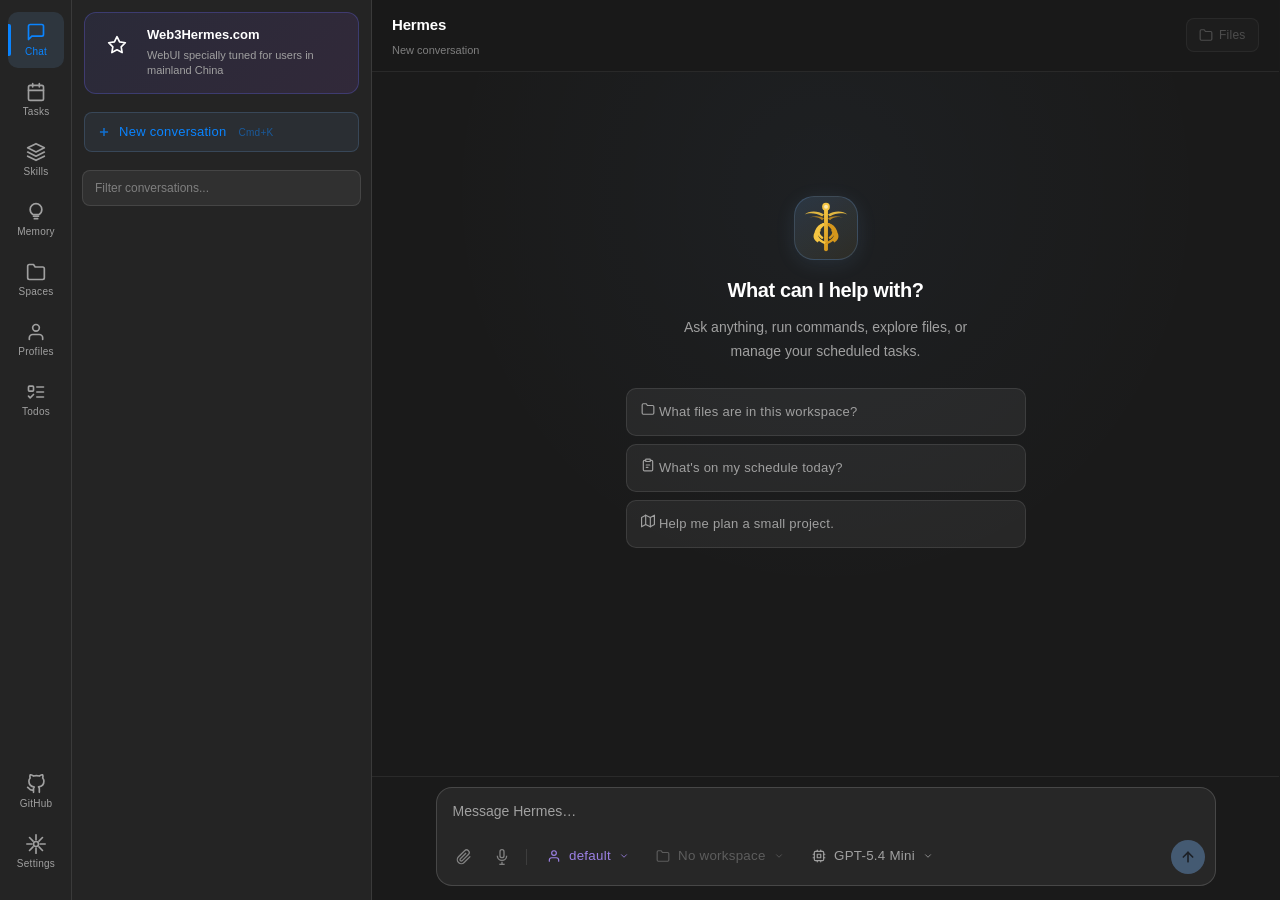
==== commit fb998017: "重大更新 v2.0.0" ====
--- a/static/index.html
+++ b/static/index.html
@@ -1,174 +1,204 @@
 <!doctype html>
-<html lang="zh">
+<html lang="en">
 <head>
 <meta charset="utf-8">
 <meta name="viewport" content="width=device-width, initial-scale=1">
 <title>Hermes</title>
-<script>(function(){var t=localStorage.getItem('hermes-theme');if(t&&t!=='dark')document.documentElement.dataset.theme=t;})()</script>
+<script>(function(){var t=localStorage.getItem('hermes-theme')||'dark';if(t!=='dark'&&t!=='light')t='dark';document.documentElement.dataset.theme=t;})()</script>
 <link rel="stylesheet" href="/static/style.css">
+<link rel="stylesheet" href="/static/outlook-layout.css">
+<link rel="stylesheet" href="/static/ui-enhancements.css">
+<link rel="stylesheet" href="/static/chatgpt-style.css">
+<link rel="stylesheet" href="/static/ad-panel.css">
+<link rel="stylesheet" href="/static/about-section.css">
+<link rel="stylesheet" href="/static/light-theme-force.css">
+  <!-- KaTeX math rendering CSS (loaded eagerly to prevent layout shift) -->
+  <link rel="stylesheet" href="https://cdn.jsdelivr.net/npm/katex@0.16.22/dist/katex.min.css" integrity="sha384-5TcZemv2l/9On385z///+d7MSYlvIEw9FuZTIdZ14vJLqWphw7e7ZPuOiCHJcFCP" crossorigin="anonymous">
   <!-- Prism.js syntax highlighting (loaded async, non-blocking) -->
   <link rel="stylesheet" href="https://cdn.jsdelivr.net/npm/prismjs@1.29.0/themes/prism-tomorrow.min.css" integrity="sha384-wFjoQjtV1y5jVHbt0p35Ui8aV8GVpEZkyF99OXWqP/eNJDU93D3Ugxkoyh6Y2I4A" crossorigin="anonymous">
   <script src="https://cdn.jsdelivr.net/npm/prismjs@1.29.0/components/prism-core.min.js" integrity="sha384-MXybTpajaBV0AkcBaCPT4KIvo0FzoCiWXgcihYsw4FUkEz0Pv3JGV6tk2G8vJtDc" crossorigin="anonymous" defer></script>
   <script src="https://cdn.jsdelivr.net/npm/prismjs@1.29.0/plugins/autoloader/prism-autoloader.min.js" integrity="sha384-Uq05+JLko69eOiPr39ta9bh7kld5PKZoU+fF7g0EXTAriEollhZ+DrN8Q/Oi8J2Q" crossorigin="anonymous" defer></script>
 </head>
 <body>
-<div class="layout">
+<div class="layout outlook-layout">
+  <!-- Vertical icon navigation bar (leftmost) -->
+  <nav class="icon-nav">
+    <button class="icon-nav-btn active" data-panel="chat" onclick="switchPanel('chat')">
+      <svg width="20" height="20" viewBox="0 0 24 24" fill="none" stroke="currentColor" stroke-width="2" stroke-linecap="round" stroke-linejoin="round"><path d="M21 15a2 2 0 0 1-2 2H7l-4 4V5a2 2 0 0 1 2-2h14a2 2 0 0 1 2 2z"/></svg>
+      <span class="icon-nav-label" data-i18n="tab_chat">Chat</span>
+    </button>
+    <button class="icon-nav-btn" data-panel="tasks" onclick="switchPanel('tasks')">
+      <svg width="20" height="20" viewBox="0 0 24 24" fill="none" stroke="currentColor" stroke-width="2" stroke-linecap="round" stroke-linejoin="round"><rect x="3" y="4" width="18" height="18" rx="2"/><line x1="16" y1="2" x2="16" y2="6"/><line x1="8" y1="2" x2="8" y2="6"/><line x1="3" y1="10" x2="21" y2="10"/></svg>
+      <span class="icon-nav-label" data-i18n="tab_tasks">Tasks</span>
+    </button>
+    <button class="icon-nav-btn" data-panel="skills" onclick="switchPanel('skills')">
+      <svg width="20" height="20" viewBox="0 0 24 24" fill="none" stroke="currentColor" stroke-width="2" stroke-linecap="round" stroke-linejoin="round"><path d="M12 2L2 7l10 5 10-5-10-5z"/><path d="M2 17l10 5 10-5"/><path d="M2 12l10 5 10-5"/></svg>
+      <span class="icon-nav-label" data-i18n="tab_skills">Skills</span>
+    </button>
+    <button class="icon-nav-btn" data-panel="memory" onclick="switchPanel('memory')">
+      <svg width="20" height="20" viewBox="0 0 24 24" fill="none" stroke="currentColor" stroke-width="2" stroke-linecap="round" stroke-linejoin="round"><path d="M12 2a7 7 0 0 1 7 7c0 2.5-1.3 4.7-3.2 6H8.2C6.3 13.7 5 11.5 5 9a7 7 0 0 1 7-7z"/><line x1="9" y1="17" x2="15" y2="17"/><line x1="10" y1="20" x2="14" y2="20"/></svg>
+      <span class="icon-nav-label" data-i18n="tab_memory">Memory</span>
+    </button>
+    <button class="icon-nav-btn" data-panel="workspaces" onclick="switchPanel('workspaces')">
+      <svg width="20" height="20" viewBox="0 0 24 24" fill="none" stroke="currentColor" stroke-width="2" stroke-linecap="round" stroke-linejoin="round"><path d="M22 19a2 2 0 0 1-2 2H4a2 2 0 0 1-2-2V5a2 2 0 0 1 2-2h5l2 3h9a2 2 0 0 1 2 2z"/></svg>
+      <span class="icon-nav-label" data-i18n="tab_workspaces">Spaces</span>
+    </button>
+    <button class="icon-nav-btn" data-panel="profiles" onclick="switchPanel('profiles')">
+      <svg width="20" height="20" viewBox="0 0 24 24" fill="none" stroke="currentColor" stroke-width="2" stroke-linecap="round" stroke-linejoin="round"><path d="M20 21v-2a4 4 0 0 0-4-4H8a4 4 0 0 0-4 4v2"/><circle cx="12" cy="7" r="4"/></svg>
+      <span class="icon-nav-label" data-i18n="tab_profiles">Profiles</span>
+    </button>
+    <button class="icon-nav-btn" data-panel="todos" onclick="switchPanel('todos')">
+      <svg width="20" height="20" viewBox="0 0 24 24" fill="none" stroke="currentColor" stroke-width="2" stroke-linecap="round" stroke-linejoin="round"><rect x="3" y="5" width="6" height="6" rx="1"/><path d="m3 17 2 2 4-4"/><path d="M13 6h8"/><path d="M13 12h8"/><path d="M13 18h8"/></svg>
+      <span class="icon-nav-label" data-i18n="tab_todos">Todos</span>
+    </button>
+    <div class="icon-nav-spacer"></div>
+    <button class="icon-nav-btn" id="btnGitHub" onclick="window.open('https://github.com/Web3CZ/Web3Hermes', '_blank')">
+      <svg width="20" height="20" viewBox="0 0 24 24" fill="none" stroke="currentColor" stroke-width="2" stroke-linecap="round" stroke-linejoin="round">
+        <path d="M9 19c-5 1.5-5-2.5-7-3m14 6v-3.87a3.37 3.37 0 0 0-.94-2.61c3.14-.35 6.44-1.54 6.44-7A5.44 5.44 0 0 0 20 4.77 5.07 5.07 0 0 0 19.91 1S18.73.65 16 2.48a13.38 13.38 0 0 0-7 0C6.27.65 5.09 1 5.09 1A5.07 5.07 0 0 0 5 4.77a5.44 5.44 0 0 0-1.5 3.78c0 5.42 3.3 6.61 6.44 7A3.37 3.37 0 0 0 9 18.13V22"/>
+      </svg>
+      <span class="icon-nav-label" data-i18n="github">GitHub</span>
+    </button>
+    <button class="icon-nav-btn icon-nav-settings" id="btnHermesPanelIcon" onclick="toggleSettings()">
+      <svg width="20" height="20" viewBox="0 0 24 24" fill="none" stroke="currentColor" stroke-width="2" stroke-linecap="round" stroke-linejoin="round">
+        <circle cx="12" cy="12" r="3"/>
+        <path d="M12 1v6M12 17v6M4.22 4.22l4.24 4.24M15.54 15.54l4.24 4.24M1 12h6M17 12h6M4.22 19.78l4.24-4.24M15.54 8.46l4.24-4.24"/>
+      </svg>
+      <span class="icon-nav-label" data-i18n="settings_title">Settings</span>
+    </button>
+  </nav>
+  
+  <!-- Content sidebar (second column) -->
   <aside class="sidebar">
-
-    <div class="sidebar-nav">
-      <button class="nav-tab active" data-panel="chat" data-label="Chat" onclick="switchPanel('chat')" title="Chat" data-i18n-title="tab_chat"><svg width="18" height="18" viewBox="0 0 24 24" fill="none" stroke="currentColor" stroke-width="2" stroke-linecap="round" stroke-linejoin="round" aria-hidden="true"><path d="M21 15a2 2 0 0 1-2 2H7l-4 4V5a2 2 0 0 1 2-2h14a2 2 0 0 1 2 2z"/></svg></button>
-      <button class="nav-tab" data-panel="tasks" data-label="Tasks" onclick="switchPanel('tasks')" title="Tasks" data-i18n-title="tab_tasks"><svg width="18" height="18" viewBox="0 0 24 24" fill="none" stroke="currentColor" stroke-width="2" stroke-linecap="round" stroke-linejoin="round" aria-hidden="true"><rect x="3" y="4" width="18" height="18" rx="2"/><line x1="16" y1="2" x2="16" y2="6"/><line x1="8" y1="2" x2="8" y2="6"/><line x1="3" y1="10" x2="21" y2="10"/></svg></button>
-      <button class="nav-tab" data-panel="skills" data-label="Skills" onclick="switchPanel('skills')" title="Skills" data-i18n-title="tab_skills"><svg width="18" height="18" viewBox="0 0 24 24" fill="none" stroke="currentColor" stroke-width="2" stroke-linecap="round" stroke-linejoin="round" aria-hidden="true"><path d="M12 2L2 7l10 5 10-5-10-5z"/><path d="M2 17l10 5 10-5"/><path d="M2 12l10 5 10-5"/></svg></button>
-      <button class="nav-tab" data-panel="memory" data-label="Memory" onclick="switchPanel('memory')" title="Memory" data-i18n-title="tab_memory"><svg width="18" height="18" viewBox="0 0 24 24" fill="none" stroke="currentColor" stroke-width="2" stroke-linecap="round" stroke-linejoin="round" aria-hidden="true"><path d="M12 2a7 7 0 0 1 7 7c0 2.5-1.3 4.7-3.2 6H8.2C6.3 13.7 5 11.5 5 9a7 7 0 0 1 7-7z"/><line x1="9" y1="17" x2="15" y2="17"/><line x1="10" y1="20" x2="14" y2="20"/></svg></button>
-      <button class="nav-tab" data-panel="workspaces" data-label="Spaces" onclick="switchPanel('workspaces')" title="Spaces" data-i18n-title="tab_workspaces"><svg width="18" height="18" viewBox="0 0 24 24" fill="none" stroke="currentColor" stroke-width="2" stroke-linecap="round" stroke-linejoin="round" aria-hidden="true"><path d="M22 19a2 2 0 0 1-2 2H4a2 2 0 0 1-2-2V5a2 2 0 0 1 2-2h5l2 3h9a2 2 0 0 1 2 2z"/></svg></button>
-      <button class="nav-tab" data-panel="profiles" data-label="Profiles" onclick="switchPanel('profiles')" title="Agent profiles" data-i18n-title="tab_profiles"><svg width="16" height="16" viewBox="0 0 24 24" fill="none" stroke="currentColor" stroke-width="2" stroke-linecap="round" stroke-linejoin="round"><path d="M20 21v-2a4 4 0 0 0-4-4H8a4 4 0 0 0-4 4v2"/><circle cx="12" cy="7" r="4"/></svg></button>
-      <button class="nav-tab" data-panel="todos" data-label="Todos" onclick="switchPanel('todos')" title="Current task list" data-i18n-title="tab_todos"><svg width="18" height="18" viewBox="0 0 24 24" fill="none" stroke="currentColor" stroke-width="2" stroke-linecap="round" stroke-linejoin="round" aria-hidden="true"><rect x="3" y="5" width="6" height="6" rx="1"/><path d="m3 17 2 2 4-4"/><path d="M13 6h8"/><path d="M13 12h8"/><path d="M13 18h8"/></svg></button>
+    <!-- Ad panel - shown on all panels -->
+    <div class="ad-panel" id="adPanel">
+      <a href="https://web3hermes.com" target="_blank" class="ad-panel-inner">
+        <div class="ad-panel-icon">
+          <svg width="20" height="20" viewBox="0 0 24 24" fill="none" stroke="currentColor" stroke-width="2" stroke-linecap="round" stroke-linejoin="round">
+            <polygon points="12 2 15.09 8.26 22 9.27 17 14.14 18.18 21.02 12 17.77 5.82 21.02 7 14.14 2 9.27 8.91 8.26 12 2"/>
+          </svg>
+        </div>
+        <div class="ad-panel-content">
+          <div class="ad-panel-title" data-i18n="ad_panel_title">Web3Hermes.com</div>
+          <div class="ad-panel-desc" data-i18n="ad_panel_desc">中国大陆用户特调版 WebUI</div>
+        </div>
+      </a>
     </div>
     <!-- Chat panel -->
     <div class="panel-view active" id="panelChat">
       <div class="sidebar-section">
         <button class="new-chat-btn" id="btnNewChat">
           <svg width="14" height="14" viewBox="0 0 24 24" fill="none" stroke="currentColor" stroke-width="2.5"><line x1="12" y1="5" x2="12" y2="19"/><line x1="5" y1="12" x2="19" y2="12"/></svg>
-          <span data-i18n="new_conversation">新建对话</span> <span style="font-size:10px;opacity:.5;margin-left:4px">Cmd+K</span>
+          <span data-i18n="new_conversation">New conversation</span> <span style="font-size:10px;opacity:.5;margin-left:4px">Cmd+K</span>
         </button>
       </div>
-      <div class="session-search"><input id="sessionSearch" placeholder="筛选对话..." data-i18n-placeholder="filter_conversations" oninput="filterSessions()"></div>
+      <div class="session-search"><input id="sessionSearch" placeholder="Filter conversations..." data-i18n-placeholder="filter_conversations" oninput="filterSessions()"></div>
       <div class="session-list" id="sessionList"></div>
     </div>
     <!-- Tasks (cron) panel -->
     <div class="panel-view" id="panelTasks">
       <div class="sidebar-section" style="padding-bottom:4px;display:flex;align-items:center;justify-content:space-between">
-        <div style="font-size:11px;color:var(--muted)" data-i18n="scheduled_jobs">计划任务</div>
-        <button class="cron-btn run" style="padding:3px 8px;font-size:10px" onclick="toggleCronForm()">+ <span data-i18n="new_job">新任务</span></button>
+        <div style="font-size:11px;color:var(--muted)" data-i18n="scheduled_jobs">Scheduled jobs</div>
+        <button class="cron-btn run" style="padding:3px 8px;font-size:10px" onclick="toggleCronForm()">+ <span data-i18n="new_job">New job</span></button>
       </div>
       <!-- Create job form (hidden by default) -->
       <div id="cronCreateForm" style="display:none;padding:8px 12px;border-bottom:1px solid var(--border);flex-shrink:0">
-        <input id="cronFormName" placeholder="任务名称（可选）" data-i18n-placeholder="cron_form_name" style="width:100%;background:rgba(255,255,255,.05);border:1px solid var(--border2);border-radius:6px;color:var(--text);padding:5px 8px;font-size:12px;outline:none;margin-bottom:6px">
-        <input id="cronFormSchedule" placeholder="计划：'0 9 * * *' 或 'every 1h'" data-i18n-placeholder="cron_form_schedule" style="width:100%;background:rgba(255,255,255,.05);border:1px solid var(--border2);border-radius:6px;color:var(--text);padding:5px 8px;font-size:12px;outline:none;margin-bottom:6px">
-        <textarea id="cronFormPrompt" rows="3" placeholder="提示词（必须自包含）" data-i18n-placeholder="cron_form_prompt" style="width:100%;background:rgba(255,255,255,.05);border:1px solid var(--border2);border-radius:6px;color:var(--text);padding:5px 8px;font-size:12px;outline:none;resize:none;font-family:inherit;margin-bottom:6px"></textarea>
+        <input id="cronFormName" placeholder="Job name (optional)" style="width:100%;background:rgba(255,255,255,.05);border:1px solid var(--border2);border-radius:6px;color:var(--text);padding:5px 8px;font-size:12px;outline:none;margin-bottom:6px">
+        <input id="cronFormSchedule" placeholder="Schedule: '0 9 * * *' or 'every 1h'" style="width:100%;background:rgba(255,255,255,.05);border:1px solid var(--border2);border-radius:6px;color:var(--text);padding:5px 8px;font-size:12px;outline:none;margin-bottom:6px">
+        <textarea id="cronFormPrompt" rows="3" placeholder="Prompt (must be self-contained)" style="width:100%;background:rgba(255,255,255,.05);border:1px solid var(--border2);border-radius:6px;color:var(--text);padding:5px 8px;font-size:12px;outline:none;resize:none;font-family:inherit;margin-bottom:6px"></textarea>
         <select id="cronFormDeliver" style="width:100%;background:rgba(255,255,255,.05);border:1px solid var(--border2);border-radius:6px;color:var(--text);padding:5px 8px;font-size:12px;outline:none;margin-bottom:6px">
-          <option value="local" data-i18n="cron_deliver_local">本地（仅保存输出）</option>
-          <option value="discord" data-i18n="cron_deliver_discord">Discord</option>
-          <option value="telegram" data-i18n="cron_deliver_telegram">Telegram</option>
+          <option value="local">Local (save output only)</option>
+          <option value="discord">Discord</option>
+          <option value="telegram">Telegram</option>
         </select>
         <div class="skill-picker-wrap" style="margin-bottom:8px">
-          <input id="cronFormSkillSearch" placeholder="添加技能（可选）..." data-i18n-placeholder="cron_form_skill_search" style="width:100%;background:rgba(255,255,255,.05);border:1px solid var(--border2);border-radius:6px;color:var(--text);padding:5px 8px;font-size:12px;outline:none" autocomplete="off">
+          <input id="cronFormSkillSearch" placeholder="Add skills (optional)..." style="width:100%;background:rgba(255,255,255,.05);border:1px solid var(--border2);border-radius:6px;color:var(--text);padding:5px 8px;font-size:12px;outline:none" autocomplete="off">
           <div id="cronFormSkillDropdown" class="skill-picker-dropdown" style="display:none"></div>
           <div id="cronFormSkillTags" class="skill-picker-tags"></div>
         </div>
         <div style="display:flex;gap:6px">
-          <button class="cron-btn run" style="flex:1" onclick="submitCronCreate()" data-i18n="create_job">创建任务</button>
-          <button class="cron-btn" style="flex:1" onclick="toggleCronForm()" data-i18n="cancel">取消</button>
+          <button class="cron-btn run" style="flex:1" onclick="submitCronCreate()" data-i18n="create_job">Create job</button>
+          <button class="cron-btn" style="flex:1" onclick="toggleCronForm()" data-i18n="cancel">Cancel</button>
         </div>
         <div id="cronFormError" style="font-size:11px;color:var(--accent);margin-top:6px;display:none"></div>
       </div>
-      <div class="cron-list" id="cronList"><div style="padding:12px;color:var(--muted);font-size:12px" data-i18n="loading">加载中...</div></div>
+      <div class="cron-list" id="cronList"><div style="padding:12px;color:var(--muted);font-size:12px" data-i18n="loading">Loading...</div></div>
     </div>
     <!-- Skills panel -->
     <div class="panel-view" id="panelSkills">
       <div class="sidebar-section" style="padding-bottom:4px;display:flex;align-items:center;justify-content:space-between">
-        <div class="skills-search" style="flex:1;padding:0"><input id="skillsSearch" placeholder="搜索技能..." data-i18n-placeholder="search_skills" oninput="filterSkills()"></div>
-        <button class="cron-btn run" style="padding:3px 8px;font-size:10px;flex-shrink:0;margin-left:6px" onclick="toggleSkillForm()">+ <span data-i18n="new_skill">新技能</span></button>
+        <div class="skills-search" style="flex:1;padding:0"><input id="skillsSearch" placeholder="Search skills..." data-i18n-placeholder="search_skills" oninput="filterSkills()"></div>
+        <button class="cron-btn run" style="padding:3px 8px;font-size:10px;flex-shrink:0;margin-left:6px" onclick="toggleSkillForm()">+ <span data-i18n="new_skill">New skill</span></button>
       </div>
       <!-- Skill create/edit form (hidden by default) -->
       <div id="skillCreateForm" style="display:none;padding:8px 12px;border-bottom:1px solid var(--border);flex-shrink:0">
-        <input id="skillFormName" placeholder="技能名称（例如 my-skill）" data-i18n-placeholder="skill_form_name" style="width:100%;background:rgba(255,255,255,.05);border:1px solid var(--border2);border-radius:6px;color:var(--text);padding:5px 8px;font-size:12px;outline:none;margin-bottom:6px;box-sizing:border-box">
-        <input id="skillFormCategory" placeholder="分类（可选，例如 devops）" data-i18n-placeholder="skill_form_category" style="width:100%;background:rgba(255,255,255,.05);border:1px solid var(--border2);border-radius:6px;color:var(--text);padding:5px 8px;font-size:12px;outline:none;margin-bottom:6px;box-sizing:border-box">
-        <textarea id="skillFormContent" rows="6" placeholder="SKILL.md 内容（YAML 前言 + markdown 正文）" data-i18n-placeholder="skill_form_content" style="width:100%;background:rgba(255,255,255,.05);border:1px solid var(--border2);border-radius:6px;color:var(--text);padding:5px 8px;font-size:12px;outline:none;resize:vertical;font-family:'SF Mono',ui-monospace,monospace;margin-bottom:6px;box-sizing:border-box"></textarea>
+        <input id="skillFormName" placeholder="Skill name (e.g. my-skill)" style="width:100%;background:rgba(255,255,255,.05);border:1px solid var(--border2);border-radius:6px;color:var(--text);padding:5px 8px;font-size:12px;outline:none;margin-bottom:6px;box-sizing:border-box">
+        <input id="skillFormCategory" placeholder="Category (optional, e.g. devops)" style="width:100%;background:rgba(255,255,255,.05);border:1px solid var(--border2);border-radius:6px;color:var(--text);padding:5px 8px;font-size:12px;outline:none;margin-bottom:6px;box-sizing:border-box">
+        <textarea id="skillFormContent" rows="6" placeholder="SKILL.md content (YAML frontmatter + markdown body)" style="width:100%;background:rgba(255,255,255,.05);border:1px solid var(--border2);border-radius:6px;color:var(--text);padding:5px 8px;font-size:12px;outline:none;resize:vertical;font-family:'SF Mono',ui-monospace,monospace;margin-bottom:6px;box-sizing:border-box"></textarea>
         <div style="display:flex;gap:6px">
-          <button class="cron-btn run" style="flex:1" onclick="submitSkillSave()" data-i18n="save_skill">保存技能</button>
-          <button class="cron-btn" style="flex:1" onclick="toggleSkillForm()" data-i18n="cancel">取消</button>
+          <button class="cron-btn run" style="flex:1" onclick="submitSkillSave()" data-i18n="save_skill">Save skill</button>
+          <button class="cron-btn" style="flex:1" onclick="toggleSkillForm()" data-i18n="cancel">Cancel</button>
         </div>
         <div id="skillFormError" style="font-size:11px;color:var(--accent);margin-top:6px;display:none"></div>
       </div>
-      <div class="skills-list" id="skillsList"><div style="padding:12px;color:var(--muted);font-size:12px" data-i18n="loading">加载中...</div></div>
+      <div class="skills-list" id="skillsList"><div style="padding:12px;color:var(--muted);font-size:12px" data-i18n="loading">Loading...</div></div>
     </div>
     <!-- Memory panel -->
     <div class="panel-view" id="panelMemory">
       <div style="padding:8px 12px 4px;display:flex;align-items:center;justify-content:space-between;flex-shrink:0">
-        <span style="font-size:11px;color:var(--muted)" data-i18n="personal_memory">个人记忆</span>
-        <button class="cron-btn run" id="memEditBtn" style="padding:3px 8px;font-size:10px" onclick="toggleMemoryEdit()"><svg width="12" height="12" viewBox="0 0 24 24" fill="none" stroke="currentColor" stroke-width="2" stroke-linecap="round" stroke-linejoin="round" aria-hidden="true"><path d="M17 3a2.85 2.83 0 1 1 4 4L7.5 20.5 2 22l1.5-5.5Z"/></svg> <span data-i18n="edit">编辑</span></button>
-      </div>
-      <div class="memory-panel" id="memoryPanel"><div style="color:var(--muted);font-size:12px" data-i18n="loading">加载中...</div></div>
+        <span style="font-size:11px;color:var(--muted)" data-i18n="personal_memory">Personal memory</span>
+        <button class="cron-btn run" id="memEditBtn" style="padding:3px 8px;font-size:10px" onclick="toggleMemoryEdit()"><svg width="12" height="12" viewBox="0 0 24 24" fill="none" stroke="currentColor" stroke-width="2" stroke-linecap="round" stroke-linejoin="round" aria-hidden="true"><path d="M17 3a2.85 2.83 0 1 1 4 4L7.5 20.5 2 22l1.5-5.5Z"/></svg> <span data-i18n="edit">Edit</span></button>
+      </div>
+      <div class="memory-panel" id="memoryPanel"><div style="color:var(--muted);font-size:12px" data-i18n="loading">Loading...</div></div>
       <!-- Memory edit form (hidden by default) -->
       <div id="memoryEditForm" style="display:none;padding:8px 12px;border-top:1px solid var(--border);flex-shrink:0">
-        <div style="font-size:11px;color:var(--muted);margin-bottom:4px"><span data-i18n="editing">编辑中</span>: <span id="memEditSection">memory</span></div>
+        <div style="font-size:11px;color:var(--muted);margin-bottom:4px"><span data-i18n="editing">Editing</span>: <span id="memEditSection">memory</span></div>
         <textarea id="memEditContent" rows="10" style="width:100%;background:rgba(255,255,255,.05);border:1px solid var(--border2);border-radius:6px;color:var(--text);padding:5px 8px;font-size:11px;outline:none;resize:vertical;font-family:'SF Mono',ui-monospace,monospace;box-sizing:border-box;margin-bottom:6px;line-height:1.5"></textarea>
         <div style="display:flex;gap:6px">
-          <button class="cron-btn run" style="flex:1" onclick="submitMemorySave()" data-i18n="save">保存</button>
-          <button class="cron-btn" style="flex:1" onclick="closeMemoryEdit()" data-i18n="cancel">取消</button>
+          <button class="cron-btn run" style="flex:1" onclick="submitMemorySave()" data-i18n="save">Save</button>
+          <button class="cron-btn" style="flex:1" onclick="closeMemoryEdit()" data-i18n="cancel">Cancel</button>
         </div>
         <div id="memEditError" style="font-size:11px;color:var(--accent);margin-top:6px;display:none"></div>
       </div>
     </div>
     <!-- Todo panel -->
     <div class="panel-view" id="panelTodos">
-      <div style="padding:10px 12px 4px;font-size:11px;color:var(--muted);flex-shrink:0" data-i18n="current_task_list">当前任务清单</div>
+      <div style="padding:10px 12px 4px;font-size:11px;color:var(--muted);flex-shrink:0" data-i18n="current_task_list">Current task list</div>
       <div id="todoPanel" style="flex:1;overflow-y:auto;padding:8px 12px"></div>
     </div>
     <!-- Workspaces panel -->
     <div class="panel-view" id="panelWorkspaces">
-      <div style="padding:10px 12px 4px;font-size:11px;color:var(--muted)" data-i18n="workspace_desc">添加和切换工作区以进行会话。</div>
-      <div style="flex:1;overflow-y:auto;padding:0 12px 12px" id="workspacesPanel"><div style="color:var(--muted);font-size:12px" data-i18n="loading">加载中...</div></div>
+      <div style="padding:10px 12px 4px;font-size:11px;color:var(--muted)" data-i18n="workspace_desc">Add and switch workspaces for your sessions.</div>
+      <div style="flex:1;overflow-y:auto;padding:0 12px 12px" id="workspacesPanel"><div style="color:var(--muted);font-size:12px" data-i18n="loading">Loading...</div></div>
     </div>
     <!-- Profiles panel -->
     <div class="panel-view" id="panelProfiles">
       <div class="sidebar-section" style="padding-bottom:4px;display:flex;align-items:center;justify-content:space-between">
-        <div style="font-size:11px;color:var(--muted)" data-i18n="tab_profiles">Agent 配置</div>
-        <button class="cron-btn run" style="padding:3px 8px;font-size:10px" onclick="toggleProfileForm()">+ <span data-i18n="new_profile">新配置</span></button>
+        <div style="font-size:11px;color:var(--muted)" data-i18n="tab_profiles">Agent profiles</div>
+        <button class="cron-btn run" style="padding:3px 8px;font-size:10px" onclick="toggleProfileForm()">+ <span data-i18n="new_profile">New profile</span></button>
       </div>
       <!-- Profile create form (hidden by default) -->
       <div id="profileCreateForm" style="display:none;padding:8px 12px;border-bottom:1px solid var(--border);flex-shrink:0">
-        <input id="profileFormName" placeholder="Profile name (lowercase, a-z 0-9 hyphens)" data-i18n-placeholder="profile_form_name" style="width:100%;background:rgba(255,255,255,.05);border:1px solid var(--border2);border-radius:6px;color:var(--text);padding:5px 8px;font-size:12px;outline:none;margin-bottom:6px;box-sizing:border-box">
+        <input id="profileFormName" placeholder="Profile name (lowercase, a-z 0-9 hyphens)" style="width:100%;background:rgba(255,255,255,.05);border:1px solid var(--border2);border-radius:6px;color:var(--text);padding:5px 8px;font-size:12px;outline:none;margin-bottom:6px;box-sizing:border-box">
         <label style="display:flex;align-items:center;gap:6px;font-size:11px;color:var(--muted);margin-bottom:8px;cursor:pointer">
-          <input type="checkbox" id="profileFormClone" style="accent-color:var(--accent)"> <span data-i18n="profile_form_clone">Clone config from active profile</span>
+          <input type="checkbox" id="profileFormClone" style="accent-color:var(--accent)"> Clone config from active profile
         </label>
-        <input id="profileFormBaseUrl" placeholder="Base URL (optional, e.g. http://localhost:11434)" data-i18n-placeholder="profile_form_base_url" style="width:100%;background:rgba(255,255,255,.05);border:1px solid var(--border2);border-radius:6px;color:var(--text);padding:5px 8px;font-size:12px;outline:none;margin-bottom:6px;box-sizing:border-box">
-        <input id="profileFormApiKey" type="password" placeholder="API key (optional)" data-i18n-placeholder="profile_form_api_key" style="width:100%;background:rgba(255,255,255,.05);border:1px solid var(--border2);border-radius:6px;color:var(--text);padding:5px 8px;font-size:12px;outline:none;margin-bottom:6px;box-sizing:border-box">
+        <input id="profileFormBaseUrl" placeholder="Base URL (optional, e.g. http://localhost:11434)" style="width:100%;background:rgba(255,255,255,.05);border:1px solid var(--border2);border-radius:6px;color:var(--text);padding:5px 8px;font-size:12px;outline:none;margin-bottom:6px;box-sizing:border-box">
+        <input id="profileFormApiKey" type="password" placeholder="API key (optional)" style="width:100%;background:rgba(255,255,255,.05);border:1px solid var(--border2);border-radius:6px;color:var(--text);padding:5px 8px;font-size:12px;outline:none;margin-bottom:6px;box-sizing:border-box">
         <div style="display:flex;gap:6px">
           <button class="cron-btn run" style="flex:1" onclick="submitProfileCreate()" data-i18n="create">Create</button>
           <button class="cron-btn" style="flex:1" onclick="toggleProfileForm()" data-i18n="cancel">Cancel</button>
         </div>
         <div id="profileFormError" style="font-size:11px;color:var(--accent);margin-top:6px;display:none"></div>
       </div>
-      <div style="flex:1;overflow-y:auto;padding:0 12px 12px" id="profilesPanel"><div style="color:var(--muted);font-size:12px" data-i18n="loading">Loading...</div></div>
-    </div>
-    <div class="sidebar-bottom">
-      <button class="hermes-launch-btn" id="btnHermesPanel" onclick="toggleSettings()" title="Open Hermes control center" data-i18n-title="open_hermes_control_center">
-        <span class="hermes-launch-icon" aria-hidden="true"><svg xmlns="http://www.w3.org/2000/svg" viewBox="0 0 64 64">
-          <defs>
-            <linearGradient id="hermes-gold-sidebar" x1="0%" y1="0%" x2="0%" y2="100%">
-              <stop offset="0%" style="stop-color:#F5C542;stop-opacity:1"/>
-              <stop offset="100%" style="stop-color:#D4961C;stop-opacity:1"/>
-            </linearGradient>
-          </defs>
-          <rect x="30" y="10" width="4" height="46" rx="2" fill="url(#hermes-gold-sidebar)"/>
-          <path d="M30 18 C24 14, 14 14, 10 18 C14 16, 22 16, 28 20" fill="#F5C542" opacity="0.9"/>
-          <path d="M30 22 C26 19, 18 19, 14 22 C18 20, 24 20, 28 24" fill="#D4961C" opacity="0.8"/>
-          <path d="M34 18 C40 14, 50 14, 54 18 C50 16, 42 16, 36 20" fill="#F5C542" opacity="0.9"/>
-          <path d="M34 22 C38 19, 46 19, 50 22 C46 20, 40 20, 36 24" fill="#D4961C" opacity="0.8"/>
-          <path d="M32 48 C22 44, 20 38, 26 34 C20 36, 18 42, 24 46 C18 40, 22 30, 30 28 C24 32, 22 38, 28 42" fill="none" stroke="#F5C542" stroke-width="2.5" stroke-linecap="round"/>
-          <path d="M32 48 C42 44, 44 38, 38 34 C44 36, 46 42, 40 46 C46 40, 42 30, 34 28 C40 32, 42 38, 36 42" fill="none" stroke="#D4961C" stroke-width="2.5" stroke-linecap="round"/>
-          <circle cx="32" cy="10" r="4" fill="#F5C542"/>
-          <circle cx="32" cy="10" r="2" fill="#FFF8E1" opacity="0.7"/>
-        </svg></span>
-        <span class="hermes-launch-copy">
-          <span class="hermes-launch-title">Hermes WebUI</span>
-          <span class="hermes-launch-meta" data-i18n="hermes_launch_meta">Preferences, imports, exports</span>
-        </span>
-        <span class="hermes-launch-chevron" aria-hidden="true"><svg width="14" height="14" viewBox="0 0 24 24" fill="none" stroke="currentColor" stroke-width="2" stroke-linecap="round" stroke-linejoin="round"><polyline points="9 18 15 12 9 6"/></svg></span>
-      </button>
+      <div style="flex:1;overflow-y:auto;padding:0 12px 12px" id="profilesPanel"><div style="color:var(--muted);font-size:12px">Loading...</div></div>
     </div>
   <div class="resize-handle" id="sidebarResize"></div>
   </aside>
   <main class="main">
     <div class="topbar">
-      <button class="mobile-hamburger" id="btnHamburger" onclick="toggleMobileSidebar()" title="Menu" data-i18n-title="menu">
-        <svg width="20" height="20" viewBox="0 0 24 24" fill="none" stroke="currentColor" stroke-width="2"><line x1="3" y1="6" x2="21" y2="6"/><line x1="3" y1="12" x2="21" y2="12"/><line x1="3" y1="18" x2="21" y2="18"/></svg>
-      </button>
       <div style="flex:1;min-width:0;overflow:hidden"><div class="topbar-title" id="topbarTitle">Hermes</div><div class="topbar-meta" id="topbarMeta" data-i18n="new_conversation">Start a new conversation</div></div>
       <div class="topbar-chips">
-        <button class="chip workspace-toggle-btn" id="btnWorkspacePanelToggle" onclick="toggleWorkspacePanel()" title="Show workspace panel" data-i18n-title="show_workspace_panel" aria-pressed="false"><svg width="14" height="14" viewBox="0 0 24 24" fill="none" stroke="currentColor" stroke-width="2" stroke-linecap="round" stroke-linejoin="round" aria-hidden="true"><path d="M22 19a2 2 0 0 1-2 2H4a2 2 0 0 1-2-2V5a2 2 0 0 1 2-2h5l2 3h9a2 2 0 0 1 2 2z"/></svg><span class="workspace-toggle-label" data-i18n="files">Files</span></button>
+        <button class="chip workspace-toggle-btn" id="btnWorkspacePanelToggle" onclick="toggleWorkspacePanel()" title="Show workspace panel" data-i18n-title="show_workspace_panel" aria-pressed="false"><svg width="14" height="14" viewBox="0 0 24 24" fill="none" stroke="currentColor" stroke-width="2" stroke-linecap="round" stroke-linejoin="round" aria-hidden="true"><path d="M22 19a2 2 0 0 1-2 2H4a2 2 0 0 1-2-2V5a2 2 0 0 1 2-2h5l2 3h9a2 2 0 0 1 2 2z"/></svg><span class="workspace-toggle-label" data-i18n="files_label">Files</span></button>
       </div>
     </div>
     <div class="messages" id="messages">
@@ -204,44 +234,59 @@
     <div class="update-banner" id="updateBanner">
       <span id="updateMsg"></span>
       <div style="display:flex;gap:8px;flex-shrink:0">
-        <button class="update-btn" onclick="dismissUpdate()" data-i18n="later">稍后</button>
-        <button class="update-btn update-primary" id="btnApplyUpdate" onclick="applyUpdates()" data-i18n="update_now">立即更新</button>
+        <button class="update-btn" onclick="dismissUpdate()">Later</button>
+        <button class="update-btn update-primary" id="btnApplyUpdate" onclick="applyUpdates()">Update Now</button>
       </div>
     </div>
     <div class="reconnect-banner" id="reconnectBanner">
-      <span id="reconnectMsg"><svg width="13" height="13" viewBox="0 0 24 24" fill="none" stroke="currentColor" stroke-width="2" stroke-linecap="round" stroke-linejoin="round" aria-hidden="true" style="vertical-align:-1px"><path d="M10.29 3.86L1.82 18a2 2 0 0 0 1.71 3h16.94a2 2 0 0 0 1.71-3L13.71 3.86a2 2 0 0 0-3.42 0z"/><line x1="12" y1="9" x2="12" y2="13"/><line x1="12" y1="17" x2="12.01" y2="17"/></svg> <span data-i18n="reconnect_msg">您上次离开时可能正在生成回复。重新加载消息？</span></span>
+      <span id="reconnectMsg"><svg width="13" height="13" viewBox="0 0 24 24" fill="none" stroke="currentColor" stroke-width="2" stroke-linecap="round" stroke-linejoin="round" aria-hidden="true" style="vertical-align:-1px"><path d="M10.29 3.86L1.82 18a2 2 0 0 0 1.71 3h16.94a2 2 0 0 0 1.71-3L13.71 3.86a2 2 0 0 0-3.42 0z"/><line x1="12" y1="9" x2="12" y2="13"/><line x1="12" y1="17" x2="12.01" y2="17"/></svg> A response may have been in progress when you last left. Reload messages?</span>
       <div style="display:flex;gap:8px;flex-shrink:0">
-        <button class="reconnect-btn" onclick="dismissReconnect()" data-i18n="dismiss">忽略</button>
-        <button class="reconnect-btn" onclick="refreshSession()"><svg width="13" height="13" viewBox="0 0 24 24" fill="none" stroke="currentColor" stroke-width="2" stroke-linecap="round" stroke-linejoin="round" aria-hidden="true" style="vertical-align:-1px"><polyline points="23 4 23 10 17 10"/><polyline points="1 20 1 14 7 14"/><path d="M3.51 9a9 9 0 0 1 14.85-3.36L23 10M1 14l4.64 4.36A9 9 0 0 0 20.49 15"/></svg> <span data-i18n="reload">重新加载</span></button>
+        <button class="reconnect-btn" onclick="dismissReconnect()" data-i18n="dismiss">Dismiss</button>
+        <button class="reconnect-btn" onclick="refreshSession()"><svg width="13" height="13" viewBox="0 0 24 24" fill="none" stroke="currentColor" stroke-width="2" stroke-linecap="round" stroke-linejoin="round" aria-hidden="true" style="vertical-align:-1px"><polyline points="23 4 23 10 17 10"/><polyline points="1 20 1 14 7 14"/><path d="M3.51 9a9 9 0 0 1 14.85-3.36L23 10M1 14l4.64 4.36A9 9 0 0 0 20.49 15"/></svg> <span data-i18n="reload">Reload</span></button>
       </div>
     </div>
     <div class="approval-card" id="approvalCard" role="alertdialog" aria-labelledby="approvalHeading" aria-describedby="approvalDesc">
       <div class="approval-inner">
         <div class="approval-header">
           <svg width="14" height="14" viewBox="0 0 24 24" fill="none" stroke="currentColor" stroke-width="2"><path d="M10.29 3.86L1.82 18a2 2 0 0 0 1.71 3h16.94a2 2 0 0 0 1.71-3L13.71 3.86a2 2 0 0 0-3.42 0z"/><line x1="12" y1="9" x2="12" y2="13"/><line x1="12" y1="17" x2="12.01" y2="17"/></svg>
-          <span id="approvalHeading" data-i18n="approval_heading">需要审批</span>
+          <span id="approvalHeading" data-i18n="approval_heading">Approval required</span>
         </div>
         <div class="approval-desc" id="approvalDesc"></div>
         <div class="approval-cmd" id="approvalCmd"></div>
         <div class="approval-btns">
-          <button class="approval-btn once" id="approvalBtnOnce" onclick="respondApproval('once')" title="允许执行此命令一次（Enter）" data-i18n-title="approval_btn_once_title">
+          <button class="approval-btn once" id="approvalBtnOnce" onclick="respondApproval('once')" title="Allow this one command (Enter)" data-i18n-title="approval_btn_once_title">
             <span class="approval-btn-icon"><svg width="14" height="14" viewBox="0 0 24 24" fill="none" stroke="currentColor" stroke-width="2.5" stroke-linecap="round" stroke-linejoin="round" aria-hidden="true"><polyline points="20 6 9 17 4 12"/></svg></span>
-            <span class="approval-btn-label" data-i18n="approval_btn_once">允许一次</span>
+            <span class="approval-btn-label" data-i18n="approval_btn_once">Allow once</span>
             <kbd class="approval-kbd">↵</kbd>
           </button>
-          <button class="approval-btn session" id="approvalBtnSession" onclick="respondApproval('session')" title="本次会话期间允许" data-i18n-title="approval_btn_session_title">
+          <button class="approval-btn session" id="approvalBtnSession" onclick="respondApproval('session')" title="Allow for this session">
             <span class="approval-btn-icon"><svg width="14" height="14" viewBox="0 0 24 24" fill="none" stroke="currentColor" stroke-width="2" stroke-linecap="round" stroke-linejoin="round" aria-hidden="true"><rect x="3" y="11" width="18" height="11" rx="2" ry="2"/><path d="M7 11V7a5 5 0 0 1 10 0v4"/></svg></span>
-            <span class="approval-btn-label" data-i18n="approval_btn_session">本次允许</span>
+            <span class="approval-btn-label" data-i18n="approval_btn_session">Allow session</span>
           </button>
-          <button class="approval-btn always" id="approvalBtnAlways" onclick="respondApproval('always')" title="始终允许此命令模式" data-i18n-title="approval_btn_always_title">
+          <button class="approval-btn always" id="approvalBtnAlways" onclick="respondApproval('always')" title="Always allow this command pattern">
             <span class="approval-btn-icon"><svg width="14" height="14" viewBox="0 0 24 24" fill="none" stroke="currentColor" stroke-width="2" stroke-linecap="round" stroke-linejoin="round" aria-hidden="true"><polygon points="12 2 15.09 8.26 22 9.27 17 14.14 18.18 21.02 12 17.77 5.82 21.02 7 14.14 2 9.27 8.91 8.26 12 2"/></svg></span>
-            <span class="approval-btn-label" data-i18n="approval_btn_always">始终允许</span>
+            <span class="approval-btn-label" data-i18n="approval_btn_always">Always allow</span>
           </button>
-          <button class="approval-btn deny" id="approvalBtnDeny" onclick="respondApproval('deny')" title="拒绝 — 不执行此命令" data-i18n-title="approval_btn_deny_title">
+          <button class="approval-btn deny" id="approvalBtnDeny" onclick="respondApproval('deny')" title="Deny — do not run this command">
             <span class="approval-btn-icon"><svg width="14" height="14" viewBox="0 0 24 24" fill="none" stroke="currentColor" stroke-width="2.5" stroke-linecap="round" stroke-linejoin="round" aria-hidden="true"><line x1="18" y1="6" x2="6" y2="18"/><line x1="6" y1="6" x2="18" y2="18"/></svg></span>
-            <span class="approval-btn-label" data-i18n="approval_btn_deny">拒绝</span>
+            <span class="approval-btn-label" data-i18n="approval_btn_deny">Deny</span>
           </button>
         </div>
+      </div>
+    </div>
+    <div class="clarify-card" id="clarifyCard" role="dialog" aria-labelledby="clarifyHeading" aria-describedby="clarifyQuestion clarifyHint">
+      <div class="clarify-inner">
+        <div class="clarify-header">
+          <svg width="14" height="14" viewBox="0 0 24 24" fill="none" stroke="currentColor" stroke-width="2"><path d="M12 17h.01"/><path d="M9.09 9a3 3 0 1 1 5.82 1c0 2-3 2-3 4"/><circle cx="12" cy="12" r="10"/></svg>
+          <span id="clarifyHeading" data-i18n="clarify_heading">Clarification needed</span>
+        </div>
+        <div class="clarify-question" id="clarifyQuestion"></div>
+        <div class="clarify-choices" id="clarifyChoices"></div>
+        <div class="clarify-response">
+          <input class="clarify-input" id="clarifyInput" type="text" data-i18n-placeholder="clarify_input_placeholder" placeholder="Type your response…">
+          <button class="clarify-submit" id="clarifySubmit" onclick="respondClarify()" data-i18n="clarify_send">Send</button>
+        </div>
+        <div class="clarify-hint" id="clarifyHint" data-i18n="clarify_hint">Pick a choice, or type your own answer below.</div>
       </div>
     </div>
     <div class="composer-wrap" id="composerWrap">
@@ -249,18 +294,18 @@
       <div class="composer-box" id="composerBox">
         <div class="drop-hint" id="dropHint">
           <svg width="28" height="28" viewBox="0 0 24 24" fill="none" stroke="currentColor" stroke-width="1.5"><path d="M21 15v4a2 2 0 0 1-2 2H5a2 2 0 0 1-2-2v-4"/><polyline points="17 8 12 3 7 8"/><line x1="12" y1="3" x2="12" y2="15"/></svg>
-          <span data-i18n="drop_files_hint">拖放文件以上传到工作区</span>
+          <span data-i18n="drop_files_hint">Drop files to upload to workspace</span>
         </div>
         <div class="attach-tray" id="attachTray"></div>
-        <div class="mic-status" id="micStatus" style="display:none"><span class="mic-dot"></span> <span data-i18n="listening">正在监听…</span></div>
-        <textarea id="msg" rows="1" placeholder="发送消息给 Hermes…" data-i18n-placeholder="message_hermes"></textarea>
+        <div class="mic-status" id="micStatus" style="display:none"><span class="mic-dot"></span> <span data-i18n="listening">Listening…</span></div>
+        <textarea id="msg" rows="1" placeholder="Message Hermes…" data-i18n-placeholder="message_placeholder"></textarea>
         <div class="composer-footer">
           <div class="composer-left">
             <input type="file" id="fileInput" multiple accept="image/*,text/*,application/pdf,application/json,.md,.py,.js,.ts,.yaml,.yml,.toml,.csv,.sh,.txt,.log,.env" style="display:none">
-            <button class="icon-btn" id="btnAttach" title="附加文件" data-i18n-title="attach_files">
+            <button class="icon-btn" id="btnAttach" title="Attach files" data-i18n-title="attach_files">
               <svg width="16" height="16" viewBox="0 0 24 24" fill="none" stroke="currentColor" stroke-width="2"><path d="M21.44 11.05l-9.19 9.19a6 6 0 0 1-8.49-8.49l9.19-9.19a4 4 0 0 1 5.66 5.66l-9.2 9.19a2 2 0 0 1-2.83-2.83l8.49-8.48"/></svg>
             </button>
-            <button class="icon-btn mic-btn" id="btnMic" title="语音输入" data-i18n-title="voice_input" style="display:none">
+            <button class="icon-btn mic-btn" id="btnMic" title="Voice input" data-i18n-title="voice_input" style="display:none">
               <svg width="16" height="16" viewBox="0 0 24 24" fill="none" stroke="currentColor" stroke-width="2">
                 <rect x="9" y="1" width="6" height="12" rx="3"/>
                 <path d="M5 10a7 7 0 0 0 14 0"/>
@@ -270,26 +315,26 @@
             </button>
             <div class="composer-divider" aria-hidden="true"></div>
             <div id="profileChipWrap" class="composer-profile-wrap">
-              <button class="composer-profile-chip profile-chip" id="profileChip" type="button" onclick="toggleProfileDropdown()" title="切换配置" data-i18n-title="switch_profile">
+              <button class="composer-profile-chip profile-chip" id="profileChip" type="button" onclick="toggleProfileDropdown()" title="Switch profile" data-i18n-title="switch_profile">
                 <span class="composer-profile-icon" aria-hidden="true"><svg width="14" height="14" viewBox="0 0 24 24" fill="none" stroke="currentColor" stroke-width="2" stroke-linecap="round" stroke-linejoin="round"><path d="M20 21v-2a4 4 0 0 0-4-4H8a4 4 0 0 0-4 4v2"/><circle cx="12" cy="7" r="4"/></svg></span>
                 <span class="composer-profile-label" id="profileChipLabel">default</span>
                 <span class="composer-profile-chevron" aria-hidden="true"><svg width="10" height="10" viewBox="0 0 24 24" fill="none" stroke="currentColor" stroke-width="2" stroke-linecap="round" stroke-linejoin="round"><polyline points="6 9 12 15 18 9"/></svg></span>
               </button>
             </div>
             <div class="composer-ws-wrap">
-              <button class="composer-workspace-chip ws-chip" id="composerWorkspaceChip" type="button" onclick="toggleComposerWsDropdown()" title="切换工作区" data-i18n-title="switch_workspace" disabled>
+              <button class="composer-workspace-chip ws-chip" id="composerWorkspaceChip" type="button" onclick="toggleComposerWsDropdown()" title="Switch workspace" data-i18n-title="switch_workspace" disabled>
                 <span class="composer-workspace-icon" aria-hidden="true"><svg width="14" height="14" viewBox="0 0 24 24" fill="none" stroke="currentColor" stroke-width="2" stroke-linecap="round" stroke-linejoin="round"><path d="M22 19a2 2 0 0 1-2 2H4a2 2 0 0 1-2-2V5a2 2 0 0 1 2-2h5l2 3h9a2 2 0 0 1 2 2z"/></svg></span>
-                <span class="composer-workspace-label" id="composerWorkspaceLabel" data-i18n="workspace">工作区</span>
+                <span class="composer-workspace-label" id="composerWorkspaceLabel" data-i18n="workspace_label">Workspace</span>
                 <span class="composer-workspace-chevron" aria-hidden="true"><svg width="10" height="10" viewBox="0 0 24 24" fill="none" stroke="currentColor" stroke-width="2" stroke-linecap="round" stroke-linejoin="round"><polyline points="6 9 12 15 18 9"/></svg></span>
               </button>
             </div>
             <div class="composer-model-wrap">
-              <button class="composer-model-chip" id="composerModelChip" type="button" onclick="toggleModelDropdown()" title="对话模型" data-i18n-title="conversation_model">
+              <button class="composer-model-chip" id="composerModelChip" type="button" onclick="toggleModelDropdown()" title="Conversation model" data-i18n-title="conversation_model">
                 <span class="composer-model-icon" aria-hidden="true"><svg width="14" height="14" viewBox="0 0 24 24" fill="none" stroke="currentColor" stroke-width="2" stroke-linecap="round" stroke-linejoin="round"><rect x="4" y="4" width="16" height="16" rx="2"/><rect x="9" y="9" width="6" height="6"/><path d="M15 2v2"/><path d="M15 20v2"/><path d="M2 15h2"/><path d="M2 9h2"/><path d="M20 15h2"/><path d="M20 9h2"/><path d="M9 2v2"/><path d="M9 20v2"/></svg></span>
-                <span class="composer-model-label" id="composerModelLabel" data-i18n="model">模型</span>
+                <span class="composer-model-label" id="composerModelLabel">Model</span>
                 <span class="composer-model-chevron" aria-hidden="true"><svg width="10" height="10" viewBox="0 0 24 24" fill="none" stroke="currentColor" stroke-width="2" stroke-linecap="round" stroke-linejoin="round"><polyline points="6 9 12 15 18 9"/></svg></span>
               </button>
-              <select id="modelSelect" class="composer-model-select" title="对话模型" data-i18n-title="conversation_model" aria-hidden="true" tabindex="-1">
+              <select id="modelSelect" class="composer-model-select" title="Conversation model" data-i18n-title="conversation_model" aria-hidden="true" tabindex="-1">
               <optgroup label="OpenAI">
                 <option value="openai/gpt-5.4-mini">GPT-5.4 Mini</option>
                 <option value="openai/gpt-4o">GPT-4o</option>
@@ -322,17 +367,17 @@
                 </span>
               </button>
               <div class="ctx-tooltip" id="ctxTooltip" role="tooltip" aria-hidden="true">
-                <div class="ctx-tooltip-title" data-i18n="ctx_tooltip_title">上下文窗口</div>
+                <div class="ctx-tooltip-title">Context window</div>
                 <div class="ctx-tooltip-line" id="ctxTooltipUsage"></div>
                 <div class="ctx-tooltip-line" id="ctxTooltipTokens"></div>
                 <div class="ctx-tooltip-line" id="ctxTooltipThreshold"></div>
                 <div class="ctx-tooltip-line" id="ctxTooltipCost" style="display:none"></div>
               </div>
             </div>
-            <button class="cancel-btn" id="btnCancel" onclick="cancelStream()" style="display:none" title="停止生成" data-i18n-title="stop_generation" aria-label="Stop generation">
+            <button class="cancel-btn" id="btnCancel" onclick="cancelStream()" style="display:none" title="Stop generation" aria-label="Stop generation">
               <svg width="14" height="14" viewBox="0 0 24 24" fill="none" stroke="currentColor" stroke-width="2" stroke-linecap="round" stroke-linejoin="round" aria-hidden="true"><rect x="5" y="5" width="14" height="14" rx="2"></rect></svg>
             </button>
-            <button class="send-btn" id="btnSend" title="发送消息" data-i18n-title="send_message" disabled>
+            <button class="send-btn" id="btnSend" title="Send message" disabled>
               <svg width="16" height="16" viewBox="0 0 24 24" fill="none" stroke="currentColor" stroke-width="2.5" stroke-linecap="round" stroke-linejoin="round"><line x1="12" y1="19" x2="12" y2="5"/><polyline points="5 12 12 5 19 12"/></svg>
             </button>
           </div>
@@ -347,16 +392,16 @@
   <aside class="rightpanel">
     <div class="resize-handle" id="rightpanelResize"></div>
     <div class="panel-header">
-      <span data-i18n="workspace">工作区</span>
+      <span>Workspace</span>
       <span class="git-badge" id="gitBadge" style="display:none"></span>
       <div class="panel-actions">
-        <button class="panel-icon-btn" id="btnCollapseWorkspacePanel" title="隐藏工作区面板" data-i18n-title="hide_workspace_panel" onclick="toggleWorkspacePanel(false)"><svg width="14" height="14" viewBox="0 0 24 24" fill="none" stroke="currentColor" stroke-width="2" stroke-linecap="round" stroke-linejoin="round" aria-hidden="true"><polyline points="15 18 9 12 15 6"/></svg></button>
-        <button class="panel-icon-btn" id="btnUpDir" title="上级目录" data-i18n-title="parent_directory" onclick="navigateUp()" style="display:none"><svg width="14" height="14" viewBox="0 0 24 24" fill="none" stroke="currentColor" stroke-width="2" stroke-linecap="round" stroke-linejoin="round" aria-hidden="true"><line x1="12" y1="19" x2="12" y2="5"/><polyline points="5 12 12 5 19 12"/></svg></button>
-        <button class="panel-icon-btn" id="btnNewFile" title="新建文件" data-i18n-title="new_file" onclick="promptNewFile()"><svg width="14" height="14" viewBox="0 0 24 24" fill="none" stroke="currentColor" stroke-width="2" stroke-linecap="round" stroke-linejoin="round" aria-hidden="true"><line x1="12" y1="5" x2="12" y2="19"/><line x1="5" y1="12" x2="19" y2="12"/></svg></button>
-        <button class="panel-icon-btn" id="btnNewFolder" title="新建文件夹" data-i18n-title="new_folder" onclick="promptNewFolder()"><svg width="14" height="14" viewBox="0 0 24 24" fill="none" stroke="currentColor" stroke-width="2" stroke-linecap="round" stroke-linejoin="round" aria-hidden="true"><path d="M22 19a2 2 0 0 1-2 2H4a2 2 0 0 1-2-2V5a2 2 0 0 1 2-2h5l2 3h9a2 2 0 0 1 2 2z"/></svg></button>
-        <button class="panel-icon-btn" id="btnRefreshPanel" title="刷新" data-i18n-title="refresh" onclick="if(S.session)loadDir(S.currentDir)"><svg width="14" height="14" viewBox="0 0 24 24" fill="none" stroke="currentColor" stroke-width="2" stroke-linecap="round" stroke-linejoin="round" aria-hidden="true"><polyline points="23 4 23 10 17 10"/><polyline points="1 20 1 14 7 14"/><path d="M3.51 9a9 9 0 0 1 14.85-3.36L23 10M1 14l4.64 4.36A9 9 0 0 0 20.49 15"/></svg></button>
-        <button class="panel-icon-btn close-preview" id="btnClearPreview" title="关闭预览" data-i18n-title="close_preview"><svg width="14" height="14" viewBox="0 0 24 24" fill="none" stroke="currentColor" stroke-width="2" stroke-linecap="round" stroke-linejoin="round" aria-hidden="true"><line x1="18" y1="6" x2="6" y2="18"/><line x1="6" y1="6" x2="18" y2="18"/></svg></button>
-        <button class="panel-icon-btn mobile-close-btn" onclick="closeWorkspacePanel()" title="关闭" data-i18n-title="close" aria-label="Close workspace panel">×</button>
+        <button class="panel-icon-btn" id="btnCollapseWorkspacePanel" title="Hide workspace panel" onclick="toggleWorkspacePanel(false)"><svg width="14" height="14" viewBox="0 0 24 24" fill="none" stroke="currentColor" stroke-width="2" stroke-linecap="round" stroke-linejoin="round" aria-hidden="true"><polyline points="15 18 9 12 15 6"/></svg></button>
+        <button class="panel-icon-btn" id="btnUpDir" title="Parent directory" onclick="navigateUp()" style="display:none"><svg width="14" height="14" viewBox="0 0 24 24" fill="none" stroke="currentColor" stroke-width="2" stroke-linecap="round" stroke-linejoin="round" aria-hidden="true"><line x1="12" y1="19" x2="12" y2="5"/><polyline points="5 12 12 5 19 12"/></svg></button>
+        <button class="panel-icon-btn" id="btnNewFile" title="New file" onclick="promptNewFile()"><svg width="14" height="14" viewBox="0 0 24 24" fill="none" stroke="currentColor" stroke-width="2" stroke-linecap="round" stroke-linejoin="round" aria-hidden="true"><line x1="12" y1="5" x2="12" y2="19"/><line x1="5" y1="12" x2="19" y2="12"/></svg></button>
+        <button class="panel-icon-btn" id="btnNewFolder" title="New folder" onclick="promptNewFolder()"><svg width="14" height="14" viewBox="0 0 24 24" fill="none" stroke="currentColor" stroke-width="2" stroke-linecap="round" stroke-linejoin="round" aria-hidden="true"><path d="M22 19a2 2 0 0 1-2 2H4a2 2 0 0 1-2-2V5a2 2 0 0 1 2-2h5l2 3h9a2 2 0 0 1 2 2z"/></svg></button>
+        <button class="panel-icon-btn" id="btnRefreshPanel" title="Refresh" onclick="if(S.session)loadDir(S.currentDir)"><svg width="14" height="14" viewBox="0 0 24 24" fill="none" stroke="currentColor" stroke-width="2" stroke-linecap="round" stroke-linejoin="round" aria-hidden="true"><polyline points="23 4 23 10 17 10"/><polyline points="1 20 1 14 7 14"/><path d="M3.51 9a9 9 0 0 1 14.85-3.36L23 10M1 14l4.64 4.36A9 9 0 0 0 20.49 15"/></svg></button>
+        <button class="panel-icon-btn close-preview" id="btnClearPreview" title="Close preview"><svg width="14" height="14" viewBox="0 0 24 24" fill="none" stroke="currentColor" stroke-width="2" stroke-linecap="round" stroke-linejoin="round" aria-hidden="true"><line x1="18" y1="6" x2="6" y2="18"/><line x1="6" y1="6" x2="18" y2="18"/></svg></button>
+        <button class="panel-icon-btn mobile-close-btn" onclick="handleWorkspaceClose()" title="Close" aria-label="Close workspace panel">×</button>
       </div>
     </div>
     <div class="breadcrumb-bar" id="breadcrumbBar" style="display:none"></div>
@@ -365,8 +410,8 @@
       <div class="preview-path" id="previewPath">
         <span id="previewPathText"></span>
         <span class="preview-badge" id="previewBadge"></span>
-        <button id="btnDownloadFile" class="panel-icon-btn" style="margin-left:auto;font-size:12px;width:auto;padding:2px 8px;display:inline-flex;align-items:center;gap:4px" onclick="downloadFile(_previewCurrentPath)" title="下载文件到本地" data-i18n-title="download_file_to_computer"><svg width="13" height="13" viewBox="0 0 24 24" fill="none" stroke="currentColor" stroke-width="2" stroke-linecap="round" stroke-linejoin="round" aria-hidden="true"><path d="M21 15v4a2 2 0 0 1-2 2H5a2 2 0 0 1-2-2v-4"/><polyline points="7 10 12 15 17 10"/><line x1="12" y1="15" x2="12" y2="3"/></svg> <span data-i18n="download">下载</span></button>
-        <button id="btnEditFile" class="panel-icon-btn" style="font-size:12px;width:auto;padding:2px 8px;display:none;align-items:center;gap:4px" onclick="toggleEditMode()"><svg width="13" height="13" viewBox="0 0 24 24" fill="none" stroke="currentColor" stroke-width="2" stroke-linecap="round" stroke-linejoin="round" aria-hidden="true"><path d="M17 3a2.85 2.83 0 1 1 4 4L7.5 20.5 2 22l1.5-5.5Z"/></svg> <span data-i18n="edit">编辑</span></button>
+        <button id="btnDownloadFile" class="panel-icon-btn" style="margin-left:auto;font-size:12px;width:auto;padding:2px 8px;display:inline-flex;align-items:center;gap:4px" onclick="downloadFile(_previewCurrentPath)" title="Download file to your computer"><svg width="13" height="13" viewBox="0 0 24 24" fill="none" stroke="currentColor" stroke-width="2" stroke-linecap="round" stroke-linejoin="round" aria-hidden="true"><path d="M21 15v4a2 2 0 0 1-2 2H5a2 2 0 0 1-2-2v-4"/><polyline points="7 10 12 15 17 10"/><line x1="12" y1="15" x2="12" y2="3"/></svg> Download</button>
+        <button id="btnEditFile" class="panel-icon-btn" style="font-size:12px;width:auto;padding:2px 8px;display:none;align-items:center;gap:4px" onclick="toggleEditMode()"><svg width="13" height="13" viewBox="0 0 24 24" fill="none" stroke="currentColor" stroke-width="2" stroke-linecap="round" stroke-linejoin="round" aria-hidden="true"><path d="M17 3a2.85 2.83 0 1 1 4 4L7.5 20.5 2 22l1.5-5.5Z"/></svg> Edit</button>
       </div>
       <pre class="preview-code" id="previewCode"></pre>
       <div class="preview-img-wrap" id="previewImgWrap" style="display:none"><img class="preview-img" id="previewImg" src="" alt=""></div>
@@ -379,17 +424,18 @@
   <div class="onboarding-card">
     <div class="onboarding-shell">
       <div class="onboarding-sidebar">
-        <div class="onboarding-badge" data-i18n="onboarding_badge">首次运行</div>
-        <h2 id="onboardingTitle" data-i18n="onboarding_title">欢迎使用 Hermes Web UI</h2>
-        <p id="onboardingLead" data-i18n="onboarding_lead">快速向导将检查您的 Hermes 安装，选择工作区和模型，并可选择用密码保护应用。</p>
+        <div class="onboarding-badge" data-i18n="onboarding_badge">FIRST RUN</div>
+        <h2 id="onboardingTitle" data-i18n="onboarding_title">Welcome to Hermes Web UI</h2>
+        <p id="onboardingLead" data-i18n="onboarding_lead">A quick guided setup will check your Hermes install, choose a workspace and model, and optionally protect the app with a password.</p>
         <div class="onboarding-steps" id="onboardingSteps"></div>
       </div>
       <div class="onboarding-main">
         <div class="onboarding-status" id="onboardingNotice"></div>
         <div class="onboarding-body" id="onboardingBody"></div>
         <div class="onboarding-actions">
-          <button class="sm-btn" id="onboardingBackBtn" onclick="prevOnboardingStep()" style="display:none" data-i18n="onboarding_back">返回</button>
-          <button class="sm-btn" id="onboardingNextBtn" onclick="nextOnboardingStep()" style="font-weight:700;color:var(--blue);border-color:rgba(124,185,255,.32)" data-i18n="onboarding_continue">继续</button>
+          <button class="sm-btn" id="onboardingBackBtn" onclick="prevOnboardingStep()" style="display:none" data-i18n="onboarding_back">Back</button>
+          <button class="sm-btn" id="onboardingSkipBtn" onclick="skipOnboarding()" style="margin-right:auto;opacity:.7" data-i18n="onboarding_skip">Skip setup</button>
+          <button class="sm-btn" id="onboardingNextBtn" onclick="nextOnboardingStep()" style="font-weight:700;color:var(--blue);border-color:rgba(124,185,255,.32)" data-i18n="onboarding_continue">Continue</button>
         </div>
       </div>
     </div>
@@ -400,8 +446,8 @@
     <div class="settings-header">
       <div class="settings-heading">
         <div class="settings-kicker">Hermes WebUI</div>
-        <h3 style="margin:0;font-size:18px" data-i18n="control_center">控制中心</h3>
-        <div class="settings-subtitle" data-i18n="settings_subtitle">首选项、对话工具和系统控制。</div>
+        <h3 style="margin:0;font-size:18px" data-i18n="control_center">Control Center</h3>
+        <div class="settings-subtitle" data-i18n="control_center_subtitle">Preferences, conversation tools, and system controls.</div>
       </div>
       <button class="panel-icon-btn" onclick="_closeSettingsPanel()" title="Close" data-i18n-title="close"><svg width="14" height="14" viewBox="0 0 24 24" fill="none" stroke="currentColor" stroke-width="2" stroke-linecap="round" stroke-linejoin="round" aria-hidden="true"><line x1="18" y1="6" x2="6" y2="18"/><line x1="6" y1="6" x2="18" y2="18"/></svg></button>
     </div>
@@ -410,65 +456,64 @@
         <div class="settings-tabs" role="tablist" aria-label="Hermes control center sections">
           <button class="settings-tab active" id="settingsTabConversation" type="button" role="tab" aria-selected="true" aria-controls="settingsPaneConversation" onclick="switchSettingsSection('conversation')">
             <svg class="settings-tab-icon" width="16" height="16" viewBox="0 0 24 24" fill="none" stroke="currentColor" stroke-width="2" stroke-linecap="round" stroke-linejoin="round" aria-hidden="true"><path d="M21 15a2 2 0 0 1-2 2H7l-4 4V5a2 2 0 0 1 2-2h14a2 2 0 0 1 2 2z"/></svg>
-            <span class="settings-tab-title" data-i18n="settings_tab_conversation">对话</span>
+            <span class="settings-tab-title" data-i18n="conversation">Conversation</span>
           </button>
           <button class="settings-tab" id="settingsTabPreferences" type="button" role="tab" aria-selected="false" aria-controls="settingsPanePreferences" onclick="switchSettingsSection('preferences')">
             <svg class="settings-tab-icon" width="16" height="16" viewBox="0 0 24 24" fill="none" stroke="currentColor" stroke-width="2" stroke-linecap="round" stroke-linejoin="round" aria-hidden="true"><line x1="4" y1="21" x2="4" y2="14"/><line x1="4" y1="10" x2="4" y2="3"/><line x1="12" y1="21" x2="12" y2="12"/><line x1="12" y1="8" x2="12" y2="3"/><line x1="20" y1="21" x2="20" y2="16"/><line x1="20" y1="12" x2="20" y2="3"/><line x1="1" y1="14" x2="7" y2="14"/><line x1="9" y1="8" x2="15" y2="8"/><line x1="17" y1="16" x2="23" y2="16"/></svg>
-            <span class="settings-tab-title" data-i18n="settings_tab_preferences">首选项</span>
+            <span class="settings-tab-title" data-i18n="preferences">Preferences</span>
           </button>
           <button class="settings-tab" id="settingsTabSystem" type="button" role="tab" aria-selected="false" aria-controls="settingsPaneSystem" onclick="switchSettingsSection('system')">
             <svg class="settings-tab-icon" width="16" height="16" viewBox="0 0 24 24" fill="none" stroke="currentColor" stroke-width="2" stroke-linecap="round" stroke-linejoin="round" aria-hidden="true"><rect x="2" y="3" width="20" height="8" rx="2"/><rect x="2" y="13" width="20" height="8" rx="2"/><line x1="6" y1="7" x2="6.01" y2="7"/><line x1="6" y1="17" x2="6.01" y2="17"/></svg>
-            <span class="settings-tab-title" data-i18n="settings_tab_system">System</span>
+            <span class="settings-tab-title" data-i18n="system">System</span>
+          </button>
+          <button class="settings-tab" id="settingsTabAbout" type="button" role="tab" aria-selected="false" aria-controls="settingsPaneAbout" onclick="switchSettingsSection('about')">
+            <svg class="settings-tab-icon" width="16" height="16" viewBox="0 0 24 24" fill="none" stroke="currentColor" stroke-width="2" stroke-linecap="round" stroke-linejoin="round" aria-hidden="true"><circle cx="12" cy="12" r="10"/><line x1="12" y1="16" x2="12" y2="12"/><line x1="12" y1="8" x2="12.01" y2="8"/></svg>
+            <span class="settings-tab-title" data-i18n="about">关于</span>
           </button>
         </div>
         <div class="settings-main">
           <div class="settings-pane active" id="settingsPaneConversation" role="tabpanel" aria-labelledby="settingsTabConversation">
             <div class="settings-section-head">
               <div>
-                <div class="settings-section-title" data-i18n="settings_section_conversation">对话</div>
-                <div class="settings-section-meta" id="hermesSessionMeta" data-i18n="no_active_conversation">没有选择活动对话。</div>
+                <div class="settings-section-title" data-i18n="conversation">Conversation</div>
+                <div class="settings-section-meta" id="hermesSessionMeta" data-i18n="no_active_conversation">No active conversation selected.</div>
               </div>
             </div>
             <div class="hermes-action-grid">
-              <button class="settings-action-btn" id="btnDownload" title="下载为 Markdown" data-i18n-title="download_transcript"><svg width="13" height="13" viewBox="0 0 24 24" fill="none" stroke="currentColor" stroke-width="2" stroke-linecap="round" stroke-linejoin="round" aria-hidden="true"><path d="M21 15v4a2 2 0 0 1-2 2H5a2 2 0 0 1-2-2v-4"/><polyline points="7 10 12 15 17 10"/><line x1="12" y1="15" x2="12" y2="3"/></svg> <span data-i18n="transcript">记录</span></button>
-              <button class="settings-action-btn" id="btnExportJSON" title="导出完整会话为 JSON" data-i18n-title="export_session_json"><svg width="13" height="13" viewBox="0 0 24 24" fill="none" stroke="currentColor" stroke-width="2" stroke-linecap="round" stroke-linejoin="round" aria-hidden="true"><path d="M8 3H7a2 2 0 0 0-2 2v5a2 2 0 0 1-2 2 2 2 0 0 1 2 2v5c0 1.1.9 2 2 2h1"/><path d="M16 3h1a2 2 0 0 1 2 2v5a2 2 0 0 0 2 2 2 2 0 0 0-2 2v5a2 2 0 0 1-2 2h-1"/></svg> JSON</button>
-              <button class="settings-action-btn" id="btnImportJSON" title="从 JSON 导入会话" data-i18n-title="import_session_json"><svg width="13" height="13" viewBox="0 0 24 24" fill="none" stroke="currentColor" stroke-width="2" stroke-linecap="round" stroke-linejoin="round" aria-hidden="true"><path d="M21 15v4a2 2 0 0 1-2 2H5a2 2 0 0 1-2-2v-4"/><polyline points="17 8 12 3 7 8"/><line x1="12" y1="3" x2="12" y2="15"/></svg> <span data-i18n="import">导入</span></button>
-              <button class="settings-action-btn danger" id="btnClearConvModal" onclick="clearConversation()" title="清空此会话的所有消息" data-i18n-title="clear_all_messages"><svg width="13" height="13" viewBox="0 0 24 24" fill="none" stroke="currentColor" stroke-width="2" stroke-linecap="round" stroke-linejoin="round" aria-hidden="true"><path d="M3 6h18"/><path d="M19 6v14c0 1-1 2-2 2H7c-1 0-2-1-2-2V6"/><path d="M8 6V4c0-1 1-2 2-2h4c1 0 1 2 2 2v2"/></svg> <span data-i18n="clear">清空</span></button>
+              <button class="settings-action-btn" id="btnDownload" title="Download as Markdown" data-i18n-title="download_transcript"><svg width="13" height="13" viewBox="0 0 24 24" fill="none" stroke="currentColor" stroke-width="2" stroke-linecap="round" stroke-linejoin="round" aria-hidden="true"><path d="M21 15v4a2 2 0 0 1-2 2H5a2 2 0 0 1-2-2v-4"/><polyline points="7 10 12 15 17 10"/><line x1="12" y1="15" x2="12" y2="3"/></svg> <span data-i18n="transcript">Transcript</span></button>
+              <button class="settings-action-btn" id="btnExportJSON" title="Export full session as JSON" data-i18n-title="export_json"><svg width="13" height="13" viewBox="0 0 24 24" fill="none" stroke="currentColor" stroke-width="2" stroke-linecap="round" stroke-linejoin="round" aria-hidden="true"><path d="M8 3H7a2 2 0 0 0-2 2v5a2 2 0 0 1-2 2 2 2 0 0 1 2 2v5c0 1.1.9 2 2 2h1"/><path d="M16 3h1a2 2 0 0 1 2 2v5a2 2 0 0 0 2 2 2 2 0 0 0-2 2v5a2 2 0 0 1-2 2h-1"/></svg> JSON</button>
+              <button class="settings-action-btn" id="btnImportJSON" title="Import session from JSON" data-i18n-title="import_json"><svg width="13" height="13" viewBox="0 0 24 24" fill="none" stroke="currentColor" stroke-width="2" stroke-linecap="round" stroke-linejoin="round" aria-hidden="true"><path d="M21 15v4a2 2 0 0 1-2 2H5a2 2 0 0 1-2-2v-4"/><polyline points="17 8 12 3 7 8"/><line x1="12" y1="3" x2="12" y2="15"/></svg> <span data-i18n="import">Import</span></button>
+              <button class="settings-action-btn danger" id="btnClearConvModal" onclick="clearConversation()" title="Clear all messages in this conversation" data-i18n-title="clear_conversation_confirm"><svg width="13" height="13" viewBox="0 0 24 24" fill="none" stroke="currentColor" stroke-width="2" stroke-linecap="round" stroke-linejoin="round" aria-hidden="true"><path d="M3 6h18"/><path d="M19 6v14c0 1-1 2-2 2H7c-1 0-2-1-2-2V6"/><path d="M8 6V4c0-1 1-2 2-2h4c1 0 1 2 2 2v2"/></svg> <span data-i18n="clear_conversation_btn">Clear</span></button>
             </div>
             <input type="file" id="importFileInput" accept=".json" style="display:none">
           </div>
           <div class="settings-pane" id="settingsPanePreferences" role="tabpanel" aria-labelledby="settingsTabPreferences">
             <div class="settings-section-head">
               <div>
-                <div class="settings-section-title" data-i18n="settings_section_preferences">首选项</div>
-                <div class="settings-section-meta" data-i18n="settings_section_preferences_meta">Hermes Web UI 的默认设置和界面行为。</div>
+                <div class="settings-section-title" data-i18n="preferences">Preferences</div>
+                <div class="settings-section-meta" data-i18n="preferences_subtitle">Defaults and UI behavior for Hermes Web UI.</div>
               </div>
             </div>
             <div class="settings-field">
-              <label for="settingsModel" data-i18n="settings_label_model">默认模型</label>
+              <label for="settingsModel" data-i18n="settings_label_model">Default Model</label>
               <select id="settingsModel" style="width:100%;padding:8px;background:var(--code-bg);color:var(--text);border:1px solid var(--border2);border-radius:6px"></select>
             </div>
             <div class="settings-field">
-              <label for="settingsSendKey" data-i18n="settings_label_send_key">发送快捷键</label>
+              <label for="settingsSendKey" data-i18n="settings_label_send_key">Send Key</label>
               <select id="settingsSendKey" style="width:100%;padding:8px;background:var(--code-bg);color:var(--text);border:1px solid var(--border2);border-radius:6px">
-                <option value="enter" data-i18n="send_key_enter">Enter（Shift+Enter 换行）</option>
-                <option value="ctrl+enter" data-i18n="send_key_ctrl_enter">Ctrl+Enter（Enter 换行）</option>
+                <option value="enter" data-i18n="send_key_enter">Enter (Shift+Enter for newline)</option>
+                <option value="ctrl+enter" data-i18n="send_key_ctrl">Ctrl+Enter (Enter for newline)</option>
               </select>
             </div>
             <div class="settings-field">
-              <label for="settingsTheme" data-i18n="settings_label_theme">主题</label>
-              <select id="settingsTheme" style="width:100%;padding:8px;background:var(--code-bg);color:var(--text);border:1px solid var(--border2);border-radius:6px" onchange="document.documentElement.dataset.theme=this.value;localStorage.setItem('hermes-theme',this.value)">
-                <option value="dark" data-i18n="theme_dark">深色（默认）</option>
-                <option value="light" data-i18n="theme_light">浅色</option>
-                <option value="slate" data-i18n="theme_slate">石板灰</option>
-                <option value="solarized" data-i18n="theme_solarized">Solarized 深色</option>
-                <option value="monokai" data-i18n="theme_monokai">Monokai</option>
-                <option value="nord" data-i18n="theme_nord">Nord</option>
-                <option value="oled" data-i18n="theme_oled">OLED</option>
+              <label for="settingsTheme" data-i18n="settings_label_theme">Theme</label>
+              <select id="settingsTheme" style="width:100%;padding:8px;background:var(--code-bg);color:var(--text);border:1px solid var(--border2);border-radius:6px" onchange="_applyTheme(this.value)">
+                <option value="dark" data-i18n="theme_dark">Dark (default)</option>
+                <option value="light" data-i18n="theme_light">Light</option>
               </select>
             </div>
             <div class="settings-field">
-              <label for="settingsLanguage" data-i18n="settings_label_language">语言</label>
+              <label for="settingsLanguage" data-i18n="settings_label_language">Language</label>
               <select id="settingsLanguage" style="width:100%;padding:8px;background:var(--code-bg);color:var(--text);border:1px solid var(--border2);border-radius:6px"></select>
             </div>
             <div class="settings-field">
@@ -494,6 +539,13 @@
             </div>
             <div class="settings-field">
               <label style="display:flex;align-items:center;gap:8px;cursor:pointer">
+                <input type="checkbox" id="settingsBubbleLayout" style="width:15px;height:15px;accent-color:var(--accent)">
+                <span data-i18n="settings_label_bubble_layout">Chat bubble layout</span>
+              </label>
+              <div style="font-size:11px;color:var(--muted);margin-top:4px" data-i18n="settings_desc_bubble_layout">Right-align user messages and left-align assistant replies. Off by default to keep code blocks and tool output full-width.</div>
+            </div>
+            <div class="settings-field">
+              <label style="display:flex;align-items:center;gap:8px;cursor:pointer">
                 <input type="checkbox" id="settingsShowCliSessions" style="width:15px;height:15px;accent-color:var(--accent)">
                 <span data-i18n="settings_label_cli_sessions">Show CLI sessions in sidebar</span>
               </label>
@@ -523,10 +575,10 @@
           <div class="settings-pane" id="settingsPaneSystem" role="tabpanel" aria-labelledby="settingsTabSystem">
             <div class="settings-section-head">
               <div>
-                <div class="settings-section-title" data-i18n="settings_section_system">System</div>
-                <div class="settings-section-meta" data-i18n="settings_section_system_meta">Instance version and access controls.</div>
+                <div class="settings-section-title">System</div>
+                <div class="settings-section-meta">Instance version and access controls.</div>
               </div>
-              <span class="settings-version-badge">v0.50.9</span>
+              <span class="settings-version-badge">v0.50.48</span>
             </div>
             <div class="settings-field" style="border-top:1px solid var(--border);padding-top:12px;margin-top:8px">
               <label for="settingsPassword" data-i18n="settings_label_password">Access Password</label>
@@ -536,43 +588,82 @@
             <button class="sm-btn" id="btnDisableAuth" onclick="disableAuth()" style="margin-top:6px;width:100%;padding:8px;font-weight:600;color:#e8a030;border-color:rgba(232,160,48,.3);display:none" data-i18n="disable_auth">Disable Auth</button>
             <button class="sm-btn" id="btnSignOut" onclick="signOut()" style="margin-top:6px;width:100%;padding:8px;font-weight:600;color:var(--accent);border-color:rgba(233,69,96,.3);display:none" data-i18n="sign_out">Sign Out</button>
           </div>
+          <div class="settings-pane" id="settingsPaneAbout" role="tabpanel" aria-labelledby="settingsTabAbout">
+            <div class="settings-section-head">
+              <div>
+                <div class="settings-section-title">关于本项目</div>
+                <div class="settings-section-meta">Web3Hermes - 中国大陆用户特调版</div>
+              </div>
+            </div>
+            <div class="about-content">
+              <div class="about-section">
+                <div class="about-icon">
+                  <svg width="48" height="48" viewBox="0 0 24 24" fill="none" stroke="currentColor" stroke-width="1.5" stroke-linecap="round" stroke-linejoin="round">
+                    <path d="M12 2L2 7l10 5 10-5-10-5z"/>
+                    <path d="M2 17l10 5 10-5"/>
+                    <path d="M2 12l10 5 10-5"/>
+                  </svg>
+                </div>
+                <h3 class="about-title">项目简介</h3>
+                <p class="about-description">
+                  中国大陆用户特调版，更符合使用习惯、简化使用。<br>
+                  基于 Hermes WebUI 深度定制，为中文用户提供更好的体验。
+                </p>
+              </div>
+              <div class="about-section">
+                <div class="about-icon">
+                  <svg width="48" height="48" viewBox="0 0 24 24" fill="none" stroke="currentColor" stroke-width="1.5" stroke-linecap="round" stroke-linejoin="round">
+                    <path d="M20 21v-2a4 4 0 0 0-4-4H8a4 4 0 0 0-4 4v2"/>
+                    <circle cx="12" cy="7" r="4"/>
+                  </svg>
+                </div>
+                <h3 class="about-title">作者信息</h3>
+                <div class="about-author-info">
+                  <div class="about-info-item">
+                    <span class="about-info-label">出生年份：</span>
+                    <span class="about-info-value">2001</span>
+                  </div>
+                  <div class="about-info-item">
+                    <span class="about-info-label">性格类型：</span>
+                    <span class="about-info-value">ENFP</span>
+                  </div>
+                  <div class="about-info-item">
+                    <span class="about-info-label">专业领域：</span>
+                    <span class="about-info-value">Web3量化</span>
+                  </div>
+                </div>
+              </div>
+              <div class="about-section">
+                <div class="about-icon">
+                  <svg width="48" height="48" viewBox="0 0 24 24" fill="none" stroke="currentColor" stroke-width="1.5" stroke-linecap="round" stroke-linejoin="round">
+                    <path d="M10 13a5 5 0 0 0 7.54.54l3-3a5 5 0 0 0-7.07-7.07l-1.72 1.71"/>
+                    <path d="M14 11a5 5 0 0 0-7.54-.54l-3 3a5 5 0 0 0 7.07 7.07l1.71-1.71"/>
+                  </svg>
+                </div>
+                <h3 class="about-title">相关链接</h3>
+                <div class="about-links">
+                  <a href="https://web3hermes.com" target="_blank" rel="noopener noreferrer" class="about-link">
+                    <svg width="16" height="16" viewBox="0 0 24 24" fill="none" stroke="currentColor" stroke-width="2" stroke-linecap="round" stroke-linejoin="round">
+                      <circle cx="12" cy="12" r="10"/>
+                      <line x1="2" y1="12" x2="22" y2="12"/>
+                      <path d="M12 2a15.3 15.3 0 0 1 4 10 15.3 15.3 0 0 1-4 10 15.3 15.3 0 0 1-4-10 15.3 15.3 0 0 1 4-10z"/>
+                    </svg>
+                    Web3Hermes.com
+                  </a>
+                </div>
+              </div>
+            </div>
+          </div>
         </div>
       </div>
       </div>
     </div>
   </div>
 </div>
-<div class="mobile-overlay" id="mobileOverlay" onclick="closeMobileSidebar()"></div>
-<nav class="mobile-bottom-nav" id="mobileBottomNav">
-  <button class="mobile-nav-btn active" data-panel="chat" onclick="mobileSwitchPanel('chat')">
-    <svg width="20" height="20" viewBox="0 0 24 24" fill="none" stroke="currentColor" stroke-width="1.5"><path d="M21 15a2 2 0 0 1-2 2H7l-4 4V5a2 2 0 0 1 2-2h14a2 2 0 0 1 2 2z"/></svg>
-    <span data-i18n="tab_chat">Chat</span>
-  </button>
-  <button class="mobile-nav-btn" data-panel="tasks" onclick="mobileSwitchPanel('tasks')">
-    <svg width="20" height="20" viewBox="0 0 24 24" fill="none" stroke="currentColor" stroke-width="1.5"><rect x="3" y="4" width="18" height="18" rx="2"/><line x1="16" y1="2" x2="16" y2="6"/><line x1="8" y1="2" x2="8" y2="6"/><line x1="3" y1="10" x2="21" y2="10"/></svg>
-    <span data-i18n="tab_tasks">Tasks</span>
-  </button>
-  <button class="mobile-nav-btn" data-panel="skills" onclick="mobileSwitchPanel('skills')">
-    <svg width="20" height="20" viewBox="0 0 24 24" fill="none" stroke="currentColor" stroke-width="1.5"><path d="M12 2L2 7l10 5 10-5-10-5z"/><path d="M2 17l10 5 10-5"/><path d="M2 12l10 5 10-5"/></svg>
-    <span data-i18n="tab_skills">Skills</span>
-  </button>
-  <button class="mobile-nav-btn" data-panel="memory" onclick="mobileSwitchPanel('memory')">
-    <svg width="20" height="20" viewBox="0 0 24 24" fill="none" stroke="currentColor" stroke-width="1.5"><path d="M12 2a7 7 0 0 1 7 7c0 2.5-1.3 4.7-3.2 6H8.2C6.3 13.7 5 11.5 5 9a7 7 0 0 1 7-7z"/><line x1="9" y1="17" x2="15" y2="17"/><line x1="10" y1="20" x2="14" y2="20"/></svg>
-    <span data-i18n="tab_memory">Memory</span>
-  </button>
-  <button class="mobile-nav-btn" data-panel="workspaces" onclick="mobileSwitchPanel('workspaces')">
-    <svg width="20" height="20" viewBox="0 0 24 24" fill="none" stroke="currentColor" stroke-width="1.5"><path d="M2 4h8l2 2h10v14H2z"/></svg>
-    <span data-i18n="tab_workspaces">Spaces</span>
-  </button>
-  <button class="mobile-nav-btn" data-panel="profiles" onclick="mobileSwitchPanel('profiles')">
-    <svg width="20" height="20" viewBox="0 0 24 24" fill="none" stroke="currentColor" stroke-width="1.5" stroke-linecap="round" stroke-linejoin="round" aria-hidden="true"><path d="M20 21v-2a4 4 0 0 0-4-4H8a4 4 0 0 0-4 4v2"/><circle cx="12" cy="7" r="4"/></svg>
-    <span data-i18n="tab_profiles">Profiles</span>
-  </button>
-</nav>
 <div class="app-dialog-overlay" id="appDialogOverlay" style="display:none" aria-hidden="true">
   <div class="app-dialog" id="appDialog" role="dialog" aria-modal="true" aria-labelledby="appDialogTitle" aria-describedby="appDialogDesc">
     <div class="app-dialog-header">
-      <div class="app-dialog-title" id="appDialogTitle" data-i18n="dialog_confirm_title">Confirm action</div>
+      <div class="app-dialog-title" id="appDialogTitle">Confirm action</div>
       <button class="app-dialog-close" id="appDialogClose" type="button" aria-label="Close dialog">
         <svg width="14" height="14" viewBox="0 0 24 24" fill="none" stroke="currentColor" stroke-width="2" stroke-linecap="round" stroke-linejoin="round" aria-hidden="true"><line x1="18" y1="6" x2="6" y2="18"/><line x1="6" y1="6" x2="18" y2="18"/></svg>
       </button>
@@ -580,8 +671,8 @@
     <div class="app-dialog-desc" id="appDialogDesc"></div>
     <input class="app-dialog-input" id="appDialogInput" type="text" style="display:none">
     <div class="app-dialog-actions">
-      <button class="app-dialog-btn" id="appDialogCancel" type="button" data-i18n="cancel">取消</button>
-      <button class="app-dialog-btn confirm" id="appDialogConfirm" type="button" data-i18n="dialog_confirm_btn">确认</button>
+      <button class="app-dialog-btn" id="appDialogCancel" type="button" data-i18n="cancel">Cancel</button>
+      <button class="app-dialog-btn confirm" id="appDialogConfirm" type="button">Confirm</button>
     </div>
   </div>
 </div>
@@ -596,5 +687,19 @@
 <script src="/static/panels.js"></script>
 <script src="/static/onboarding.js"></script>
 <script src="/static/boot.js"></script>
+
+<!-- Mobile Not Supported Message -->
+<div class="mobile-not-supported">
+  <div class="mobile-not-supported-content">
+    <svg width="64" height="64" viewBox="0 0 24 24" fill="none" stroke="currentColor" stroke-width="1.5" stroke-linecap="round" stroke-linejoin="round">
+      <rect x="5" y="2" width="14" height="20" rx="2" ry="2"></rect>
+      <line x1="12" y1="18" x2="12.01" y2="18"></line>
+      <line x1="2" y1="2" x2="22" y2="22"></line>
+    </svg>
+    <h2>本应用暂不支持移动端</h2>
+    <p>请使用桌面浏览器访问以获得最佳体验</p>
+  </div>
+</div>
+
 </body>
 </html>
--- a/static/style.css
+++ b/static/style.css
@@ -1,124 +1,33 @@
   *, *::before, *::after { box-sizing: border-box; margin: 0; padding: 0; }
   :root {
-    --bg:#1a1a2e;--sidebar:#16213e;--border:rgba(255,255,255,0.08);--border2:rgba(255,255,255,0.14);
-    --text:#e8e8f0;--muted:#8888aa;--accent:#e94560;--blue:#7cb9ff;--gold:#c9a84c;--code-bg:#0d1117;
-    --surface:#1a2535;--topbar-bg:rgba(22,33,62,.98);--main-bg:rgba(26,26,46,0.5);
-    --focus-ring:rgba(124,185,255,.35);--focus-glow:rgba(124,185,255,.08);
-    --input-bg:rgba(255,255,255,.04);--hover-bg:rgba(255,255,255,.06);
-    --strong:#fff;--em:#c9c9e8;--code-text:#f0c27f;--code-inline-bg:rgba(0,0,0,.35);--pre-text:#e2e8f0;
+    /* Dark Theme - Professional Dark Colors */
+    --bg:#1a1a1a;--sidebar:#242424;--border:rgba(255,255,255,0.1);--border2:rgba(255,255,255,0.15);
+    --text:#ffffff;--muted:#a0a0a0;--accent:#0a84ff;--blue:#0a84ff;--gold:#ff9500;--code-bg:#2d2d2d;
+    --surface:#2d2d2d;--topbar-bg:rgba(26,26,26,.98);--main-bg:rgba(26,26,26,0.98);
+    --focus-ring:rgba(10,132,255,.35);--focus-glow:rgba(10,132,255,.1);
+    --input-bg:rgba(255,255,255,.06);--hover-bg:rgba(255,255,255,.08);
+    --strong:#ffffff;--em:#d0d0d0;--code-text:#ff8c42;--code-inline-bg:rgba(255,255,255,.1);--pre-text:#e0e0e0;
     font-family:-apple-system,BlinkMacSystemFont,"Segoe UI",system-ui,sans-serif;font-size:14px;line-height:1.6;
   }
-  /* ── Slate theme ── */
-  :root[data-theme="slate"]{
-    --bg:#2b2d30;--sidebar:#25272b;--border:rgba(255,255,255,0.09);--border2:rgba(255,255,255,0.16);
-    --text:#d4d4d8;--muted:#8a8a9a;--accent:#e06c75;--blue:#82aaff;--gold:#d4a85a;--code-bg:#1e2023;
-    --surface:#2f3134;--topbar-bg:rgba(37,39,43,.98);--main-bg:rgba(43,45,48,0.5);
-    --focus-ring:rgba(130,170,255,.35);--focus-glow:rgba(130,170,255,.08);
-    --strong:#f0f0f3;--em:#b0b0c0;--code-text:#dca06a;--code-inline-bg:rgba(0,0,0,.3);--pre-text:#d0d0d6;
-  }
-  /* ── Light theme ── */
-  :root[data-theme="light"]{
-    --bg:#f0ede8;--sidebar:#e4e0d8;--border:rgba(0,0,0,0.09);--border2:rgba(0,0,0,0.15);
-    --text:#2c2825;--muted:#7a746a;--accent:#b5451b;--blue:#2d6fa3;--gold:#8a6520;--code-bg:#ddd8d0;
-    --surface:#e0dcd4;--topbar-bg:rgba(228,224,216,.98);--main-bg:rgba(240,237,232,0.5);
-    --focus-ring:rgba(45,111,163,.35);--focus-glow:rgba(45,111,163,.1);
-    --input-bg:rgba(0,0,0,.03);--hover-bg:rgba(0,0,0,.05);
-    --strong:#1a1715;--em:#5a544a;--code-text:#8b4513;--code-inline-bg:rgba(0,0,0,.06);--pre-text:#2c2825;
-  }
-  :root[data-theme="light"] ::-webkit-scrollbar-thumb{background:rgba(0,0,0,.15);}
-  :root[data-theme="light"] ::-webkit-scrollbar-thumb:hover{background:rgba(0,0,0,.3);}
-  :root[data-theme="light"] ::selection{background:rgba(45,111,163,.2);}
-  :root[data-theme="light"] *{scrollbar-color:rgba(0,0,0,.15) transparent;}
-  :root[data-theme="light"] .settings-overlay{background:rgba(0,0,0,.3);}
-  /* ── Light theme: sidebar, roles, chips, active states ── */
-  :root[data-theme="light"] .session-item{color:#5a544a;}
-  :root[data-theme="light"] .session-item:hover{background:rgba(0,0,0,.06);color:#2c2825;}
-  :root[data-theme="light"] .session-item.active{background:rgba(45,111,163,.1);color:#1a5a8a;}
-  :root[data-theme="light"] .session-pin-indicator{color:#996b15;}
-  :root[data-theme="light"] .session-date-header.pinned{color:#996b15;}
-  :root[data-theme="light"] .session-actions-trigger.active,
-  :root[data-theme="light"] .session-item.menu-open .session-actions-trigger{background:rgba(45,111,163,.12);border-color:rgba(45,111,163,.22);color:#1a5a8a;}
-  :root[data-theme="light"] .session-action-opt.is-active{background:rgba(45,111,163,.1);}
-  :root[data-theme="light"] .msg-role.user{color:#2d6fa3;}
-  :root[data-theme="light"] .msg-role.assistant{color:#8a6520;}
-  :root[data-theme="light"] .role-icon.user{background:rgba(45,111,163,.12);color:#2d6fa3;border-color:rgba(45,111,163,.25);}
-  :root[data-theme="light"] .role-icon.assistant{background:rgba(138,101,32,.12);color:#8a6520;border-color:rgba(138,101,32,.25);}
-  :root[data-theme="light"] .project-chip{border-color:rgba(0,0,0,.12);background:rgba(0,0,0,.04);}
-  :root[data-theme="light"] .project-chip:hover{background:rgba(0,0,0,.08);color:#2c2825;}
-  :root[data-theme="light"] .project-chip.active{background:rgba(45,111,163,.1);color:#1a5a8a;border-color:rgba(45,111,163,.3);}
-  :root[data-theme="light"] .chip{border-color:rgba(0,0,0,.1);background:rgba(0,0,0,.04);}
-  :root[data-theme="light"] .chip.model{color:#2d6fa3;border-color:rgba(45,111,163,.3);background:rgba(45,111,163,.08);}
-  :root[data-theme="light"] .new-chat-btn{border-color:rgba(45,111,163,.25);color:#2d6fa3;}
-  :root[data-theme="light"] .new-chat-btn:hover{background:rgba(45,111,163,.08);}
-  :root[data-theme="light"] .session-search input{border-color:rgba(0,0,0,.1);background:rgba(0,0,0,.03);}
-  :root[data-theme="light"] .session-search input:focus{border-color:rgba(45,111,163,.4);background:rgba(0,0,0,.02);}
-  :root[data-theme="light"] .cron-item{border-color:rgba(0,0,0,.08);background:rgba(0,0,0,.02);}
-  :root[data-theme="light"] .sm-btn{border-color:rgba(0,0,0,.1);}
-  :root[data-theme="light"] .sm-btn:hover{background:rgba(0,0,0,.06);border-color:rgba(0,0,0,.15);}
-  :root[data-theme="light"] select{border-color:rgba(0,0,0,.12);}
-  :root[data-theme="light"] .composer-box{border-color:rgba(0,0,0,.12);}
-  :root[data-theme="light"] .composer-box:focus-within{border-color:rgba(45,111,163,.5);box-shadow:0 0 0 3px rgba(45,111,163,.08);}
-  :root[data-theme="light"] .suggestion{border-color:rgba(0,0,0,.08);}
-  :root[data-theme="light"] .suggestion:hover{background:rgba(45,111,163,.06);border-color:rgba(45,111,163,.2);}
-  :root[data-theme="light"] .tool-card{border-color:rgba(0,0,0,.08);}
-  :root[data-theme="light"] .tool-card:hover{border-color:rgba(0,0,0,.15);}
-  :root[data-theme="light"] .icon-btn:hover{background:rgba(0,0,0,.06);}
-  :root[data-theme="light"] .panel-icon-btn:hover{background:rgba(0,0,0,.06);}
-  :root[data-theme="light"] .file-item:hover{background:rgba(0,0,0,.04);}
-  :root[data-theme="light"] .preview-md th{background:rgba(0,0,0,.04);}
-  :root[data-theme="light"] .preview-md td{border-color:rgba(0,0,0,.08);}
-  :root[data-theme="light"] .preview-badge.code{background:rgba(0,0,0,.05);}
-  :root[data-theme="light"] .ctx-ring-center{background:var(--bg);color:#5a544a;}
-  :root[data-theme="light"] .ctx-ring-track{stroke:rgba(0,0,0,.12);}
-  :root[data-theme="light"] .ws-opt:hover{background:rgba(0,0,0,.05);}
-  :root[data-theme="light"] .profile-opt:hover{background:rgba(0,0,0,.05);}
-  :root[data-theme="light"] .profile-opt.active{background:rgba(45,111,163,.06);}
-  :root[data-theme="light"] .profile-chip{color:#7a5a90!important;}
-  :root[data-theme="light"] .nav-tab:hover::after{background:var(--surface);border-color:rgba(45,111,163,.25);color:#2d6fa3;}
-  :root[data-theme="light"] .cron-status.disabled{background:rgba(0,0,0,.05);}
-  :root[data-theme="light"] .cron-btn{background:rgba(0,0,0,.04);}
-  :root[data-theme="light"] .cron-btn:hover{background:rgba(0,0,0,.08);}
-  /* ── Solarized Dark theme ── */
-  :root[data-theme="solarized"]{
-    --bg:#002b36;--sidebar:#073642;--border:rgba(255,255,255,0.08);--border2:rgba(255,255,255,0.13);
-    --text:#839496;--muted:#657b83;--accent:#dc322f;--blue:#268bd2;--gold:#b58900;--code-bg:#073642;
-    --surface:#0a3c48;--topbar-bg:rgba(7,54,66,.98);--main-bg:rgba(0,43,54,0.5);
-    --focus-ring:rgba(38,139,210,.35);--focus-glow:rgba(38,139,210,.08);
-    --strong:#fdf6e3;--em:#93a1a1;--code-text:#cb4b16;--code-inline-bg:rgba(0,0,0,.25);--pre-text:#93a1a1;
-  }
-  /* ── Monokai theme ── */
-  :root[data-theme="monokai"]{
-    --bg:#272822;--sidebar:#1e1f1c;--border:rgba(255,255,255,0.07);--border2:rgba(255,255,255,0.12);
-    --text:#f8f8f2;--muted:#75715e;--accent:#f92672;--blue:#66d9e8;--gold:#e6db74;--code-bg:#1e1f1c;
-    --surface:#2d2e28;--topbar-bg:rgba(30,31,28,.98);--main-bg:rgba(39,40,34,0.5);
-    --focus-ring:rgba(102,217,232,.35);--focus-glow:rgba(102,217,232,.08);
-    --strong:#f8f8f0;--em:#a6a28c;--code-text:#e6db74;--code-inline-bg:rgba(0,0,0,.3);--pre-text:#f8f8f2;
-  }
-  /* ── Nord theme ── */
-  :root[data-theme="nord"]{
-    --bg:#2e3440;--sidebar:#272c36;--border:rgba(255,255,255,0.07);--border2:rgba(255,255,255,0.12);
-    --text:#eceff4;--muted:#9099aa;--accent:#bf616a;--blue:#81a1c1;--gold:#ebcb8b;--code-bg:#272c36;
-    --surface:#333a47;--topbar-bg:rgba(39,44,54,.98);--main-bg:rgba(46,52,64,0.5);
-    --focus-ring:rgba(129,161,193,.35);--focus-glow:rgba(129,161,193,.08);
-    --strong:#eceff4;--em:#b8c0cc;--code-text:#a3be8c;--code-inline-bg:rgba(0,0,0,.2);--pre-text:#d8dee9;
-  }
-  /* ── OLED theme ── */
-  :root[data-theme="oled"]{
-    --bg:#000000;--sidebar:#000000;--border:rgba(255,255,255,0.06);--border2:rgba(255,255,255,0.12);
-    --text:#e0e0e0;--muted:#777777;--accent:#ff3b5c;--blue:#6cb4ff;--gold:#d4a74a;--code-bg:#080808;
-    --surface:#0a0a0a;--topbar-bg:rgba(0,0,0,.98);--main-bg:rgba(0,0,0,0.5);
-    --focus-ring:rgba(108,180,255,.3);--focus-glow:rgba(108,180,255,.06);
-    --strong:#ffffff;--em:#c0c0d0;--code-text:#e8b86d;--code-inline-bg:rgba(255,255,255,.06);--pre-text:#d0d0d8;
-    --input-bg:rgba(255,255,255,.03);--hover-bg:rgba(255,255,255,.05);
-  }
+
+  /* Light Theme */
+  :root[data-theme="light"] {
+    --bg:#F5F5F7;--sidebar:#FFFFFF;--border:rgba(0,0,0,0.12);--border2:rgba(0,0,0,0.18);
+    --text:#000000;--muted:#666666;--accent:#0066cc;--blue:#0066cc;--gold:#f5a623;--code-bg:#FFFFFF;
+    --surface:#FFFFFF;--topbar-bg:rgba(255,255,255,.98);--main-bg:rgba(245,245,247,0.98);
+    --focus-ring:rgba(0,102,204,.4);--focus-glow:rgba(0,102,204,.15);
+    --input-bg:rgba(0,0,0,.05);--hover-bg:rgba(0,0,0,.08);
+    --strong:#000000;--em:#333333;--code-text:#c7254e;--code-inline-bg:rgba(0,0,0,.1);--pre-text:#000000;
+  }
+
   body{background:var(--bg);color:var(--text);height:100vh;height:100dvh;overflow:hidden;display:flex;}
-  .layout{display:flex;width:100%;height:100vh;height:100dvh;}
+  .layout{display:flex;width:100%;height:100vh;height:100dvh;min-height:0;}
   .sidebar{width:300px;background:var(--sidebar);border-right:1px solid var(--border);display:flex;flex-direction:column;overflow:visible;flex-shrink:0;}
   .sidebar-header{padding:16px 18px 14px;border-bottom:1px solid var(--border);display:flex;align-items:center;gap:10px;}
   .logo{width:32px;height:32px;border-radius:9px;background:linear-gradient(145deg,#e8a030,var(--accent));display:flex;align-items:center;justify-content:center;font-weight:800;font-size:14px;color:#fff;flex-shrink:0;box-shadow:0 2px 8px rgba(233,69,96,.3);}
   .sidebar-header h1{font-size:15px;font-weight:600;}
   .sidebar-section{padding:14px 14px 8px;}
-  .new-chat-btn{width:100%;padding:9px 12px;border-radius:9px;background:rgba(124,185,255,0.07);border:1px solid rgba(124,185,255,0.18);color:var(--blue);font-size:13px;cursor:pointer;display:flex;align-items:center;gap:8px;transition:all .15s;margin-bottom:8px;font-weight:500;}
+  .new-chat-btn{width:100%;padding:8px 12px;border-radius:8px;background:rgba(124,185,255,0.07);border:1px solid rgba(124,185,255,0.18);color:var(--blue);font-size:13px;cursor:pointer;display:flex;align-items:center;gap:8px;transition:all .15s;margin-bottom:8px;font-weight:500;}
   .new-chat-btn:hover{background:rgba(124,185,255,0.13);border-color:rgba(124,185,255,.3);}
   .session-list{flex:1;overflow-y:auto;padding:0 8px 8px;min-height:0;}
   .session-search{padding:4px 10px 8px;flex-shrink:0;}
@@ -127,10 +36,15 @@
   .session-search input::placeholder{color:var(--muted);opacity:.7;}
   /* Inline session title edit */
   .session-title-input{flex:1;background:var(--surface);border:1px solid rgba(124,185,255,.6);border-radius:6px;color:var(--text);padding:3px 8px;font-size:13px;outline:none;min-width:0;box-shadow:0 0 0 2px rgba(124,185,255,.15);font-family:inherit;}
-  .session-item{padding:8px 40px 8px 8px;margin-bottom:2px;border-radius:8px;cursor:pointer;font-size:13px;color:var(--muted);white-space:nowrap;overflow:hidden;text-overflow:ellipsis;transition:background .15s,color .15s;display:flex;align-items:center;gap:6px;min-width:0;position:relative;}
+  .session-item{padding:8px 40px 8px 8px;margin-bottom:2px;border-radius:8px;cursor:pointer;font-size:13px;color:var(--muted);transition:background .15s,color .15s;display:flex;align-items:flex-start;gap:8px;min-width:0;position:relative;}
   .session-item:hover{background:var(--hover-bg);color:var(--text);}
   .session-item.active{background:rgba(232,160,48,0.12);color:#e8a030;}
-  .session-title{flex:1;overflow:hidden;text-overflow:ellipsis;white-space:nowrap;}
+  .session-text{flex:1;min-width:0;display:flex;flex-direction:column;gap:2px;overflow:hidden;}
+  .session-title-row{display:flex;align-items:flex-start;gap:8px;min-width:0;}
+  .session-title{flex:1;overflow:hidden;text-overflow:ellipsis;white-space:nowrap;color:var(--text);}
+  .session-item.active .session-title{color:var(--gold);}
+  .session-time{display:none;}
+  .session-meta{font-size:11px;line-height:1.35;color:var(--muted);white-space:nowrap;overflow:hidden;text-overflow:ellipsis;}
   /* ── Session action trigger + dropdown ── */
   .session-actions{position:absolute;right:6px;top:50%;transform:translateY(-50%);display:flex;align-items:center;justify-content:center;opacity:0;pointer-events:none;transition:opacity .15s ease;}
   .session-item:hover .session-actions,.session-item:focus-within .session-actions,.session-item.menu-open .session-actions{opacity:1;pointer-events:auto;}
@@ -160,16 +74,16 @@
   .session-date-caret{font-size:9px;transition:transform .2s;flex-shrink:0;display:inline-block;}
   .session-date-caret.collapsed{transform:rotate(-90deg);}
   .app-dialog-overlay{position:fixed;inset:0;background:rgba(7,12,19,.62);backdrop-filter:blur(6px);z-index:1100;display:none;align-items:center;justify-content:center;padding:24px;}
-  .app-dialog{width:min(460px,100%);background:linear-gradient(180deg,rgba(21,31,45,.98),rgba(13,20,31,.98));border:1px solid rgba(124,185,255,.2);border-radius:18px;box-shadow:0 18px 60px rgba(0,0,0,.45);padding:18px 18px 16px;color:var(--text);}
+  .app-dialog{width:min(460px,100%);background:linear-gradient(180deg,rgba(21,31,45,.98),rgba(13,20,31,.98));border:1px solid rgba(124,185,255,.2);border-radius:12px;box-shadow:0 18px 60px rgba(0,0,0,.45);padding:18px 18px 16px;color:var(--text);}
   .app-dialog-header{display:flex;align-items:flex-start;justify-content:space-between;gap:12px;margin-bottom:10px;}
   .app-dialog-title{font-size:16px;font-weight:700;letter-spacing:.01em;color:var(--text);}
-  .app-dialog-close{display:inline-flex;align-items:center;justify-content:center;width:32px;height:32px;border:none;border-radius:10px;background:rgba(255,255,255,.04);color:var(--muted);cursor:pointer;transition:background .15s,color .15s;}
+  .app-dialog-close{display:inline-flex;align-items:center;justify-content:center;width:32px;height:32px;border:none;border-radius:8px;background:rgba(255,255,255,.04);color:var(--muted);cursor:pointer;transition:background .15s,color .15s;}
   .app-dialog-close:hover{background:rgba(255,255,255,.09);color:var(--text);}
   .app-dialog-desc{font-size:13px;line-height:1.6;color:var(--muted);white-space:pre-wrap;}
   .app-dialog-input{width:100%;margin-top:14px;padding:11px 12px;background:rgba(255,255,255,.04);border:1px solid var(--border2);border-radius:10px;color:var(--text);font-size:14px;outline:none;box-sizing:border-box;}
   .app-dialog-input:focus{border-color:rgba(124,185,255,.55);box-shadow:0 0 0 3px rgba(124,185,255,.12);}
   .app-dialog-actions{display:flex;justify-content:flex-end;gap:10px;margin-top:18px;flex-wrap:wrap;}
-  .app-dialog-btn{display:inline-flex;align-items:center;justify-content:center;min-width:104px;padding:10px 14px;border-radius:10px;border:1px solid var(--border2);background:rgba(255,255,255,.05);color:var(--text);font-size:13px;font-weight:600;cursor:pointer;transition:transform .15s,background .15s,border-color .15s;}
+  .app-dialog-btn{display:inline-flex;align-items:center;justify-content:center;min-width:104px;padding:8px 14px;border-radius:8px;border:1px solid var(--border2);background:rgba(255,255,255,.05);color:var(--text);font-size:13px;font-weight:600;cursor:pointer;transition:transform .15s,background .15s,border-color .15s;}
   .app-dialog-btn:hover{transform:translateY(-1px);background:rgba(255,255,255,.1);}
   .app-dialog-btn.confirm{border-color:rgba(124,185,255,.45);background:rgba(124,185,255,.14);color:var(--blue);}
   .app-dialog-btn.confirm:hover{background:rgba(124,185,255,.22);border-color:rgba(124,185,255,.65);}
@@ -260,6 +174,30 @@
   .approval-btn.deny{border-color:rgba(233,69,96,0.5);color:var(--accent);}
   .approval-btn.deny:hover{background:rgba(233,69,96,0.12);border-color:rgba(233,69,96,0.7);}
   .approval-btn.loading{opacity:.7;cursor:wait;}
+  /* ── Clarify card ── */
+  .clarify-card{display:none;max-width:680px;margin:4px 0 2px 40px;padding:0;}
+  .clarify-card.visible{display:block;}
+  .clarify-inner{background:rgba(255,255,255,.03);backdrop-filter:blur(8px);border:1px solid rgba(124,185,255,0.16);border-radius:12px;padding:12px 14px 13px;box-shadow:0 1px 0 rgba(255,255,255,.02) inset;}
+  .clarify-header{display:flex;align-items:center;gap:8px;margin-bottom:10px;font-size:12px;font-weight:700;color:var(--blue);letter-spacing:.01em;}
+  .clarify-question{font-size:14px;color:var(--text);line-height:1.7;white-space:pre-wrap;margin-bottom:12px;}
+  .clarify-choices{display:flex;flex-direction:column;gap:8px;margin-bottom:12px;}
+  .clarify-choice{display:flex;align-items:flex-start;gap:10px;width:100%;padding:11px 14px;border-radius:12px;font-size:13px;font-weight:600;border:1px solid rgba(124,185,255,0.3);background:rgba(124,185,255,0.08);color:var(--blue);cursor:pointer;transition:all .15s;white-space:normal;text-align:left;box-shadow:0 1px 0 rgba(255,255,255,.03) inset;}
+  .clarify-choice:hover{background:rgba(124,185,255,0.16);transform:translateY(-1px);box-shadow:0 4px 12px rgba(0,0,0,0.18);}
+  .clarify-choice:focus-visible{outline:2px solid rgba(124,185,255,.75);outline-offset:2px;}
+  .clarify-choice-badge{display:inline-flex;align-items:center;justify-content:center;min-width:24px;height:24px;border-radius:999px;background:rgba(124,185,255,0.16);border:1px solid rgba(124,185,255,0.3);color:var(--blue);font-size:11px;font-weight:800;flex-shrink:0;line-height:1;}
+  .clarify-choice-badge.other{background:rgba(201,168,76,0.12);border-color:rgba(201,168,76,0.32);color:var(--gold);}
+  .clarify-choice-text{flex:1;line-height:1.45;min-width:0;}
+  .clarify-choice.other{border-color:rgba(201,168,76,0.35);color:var(--gold);background:rgba(201,168,76,0.08);}
+  .clarify-choice.other:hover{background:rgba(201,168,76,0.14);border-color:rgba(201,168,76,0.55);}
+  .clarify-response{display:flex;gap:8px;align-items:center;flex-wrap:wrap;}
+  .clarify-input{flex:1;min-width:220px;padding:10px 12px;border-radius:8px;border:1px solid var(--border2);background:var(--input-bg);color:var(--text);font:inherit;outline:none;transition:all .15s;}
+  .clarify-input:focus{border-color:rgba(124,185,255,.5);box-shadow:0 0 0 3px rgba(124,185,255,.08);background:var(--hover-bg);}
+  .clarify-submit{display:inline-flex;align-items:center;justify-content:center;min-width:92px;padding:10px 14px;border-radius:8px;border:1px solid rgba(124,185,255,0.35);background:rgba(124,185,255,0.14);color:var(--blue);font-size:12px;font-weight:700;cursor:pointer;transition:all .15s;white-space:nowrap;}
+  .clarify-submit:hover{background:rgba(124,185,255,0.22);transform:translateY(-1px);}
+  .clarify-submit:disabled{opacity:.6;cursor:not-allowed;transform:none;}
+  .clarify-submit.loading{opacity:.75;cursor:wait;}
+  .clarify-hint{margin-top:8px;font-size:11px;line-height:1.45;color:var(--muted);}
+  .clarify-card.visible .clarify-question{padding-left:1px;}
   /* Sidebar navigation tabs */
   .sidebar-nav{display:flex;border-bottom:1px solid var(--border);flex-shrink:0;padding:6px 8px 0;gap:2px;}
   .nav-tab{flex:1;padding:10px 4px 8px;font-size:20px;text-align:center;cursor:pointer;color:var(--muted);border:none;background:none;transition:color .15s;border-bottom:2px solid transparent;white-space:nowrap;overflow:hidden;position:relative;}
@@ -272,7 +210,7 @@
   .panel-view.active{display:flex;}
   /* Cron panel */
   .cron-list{flex:1;overflow-y:auto;padding:8px;}
-  .cron-item{border-radius:10px;border:1px solid var(--border);margin-bottom:6px;overflow:hidden;transition:border-color .15s,background .15s;background:rgba(255,255,255,.02);}
+  .cron-item{border-radius:8px;border:1px solid var(--border);margin-bottom:6px;overflow:hidden;transition:border-color .15s,background .15s;background:rgba(255,255,255,.02);}
   .cron-item:hover{border-color:var(--border2);}
   .cron-header{display:flex;align-items:center;gap:8px;padding:10px 12px;cursor:pointer;}
   .cron-name{flex:1;font-size:13px;color:var(--text);font-weight:500;overflow:hidden;text-overflow:ellipsis;white-space:nowrap;}
@@ -286,7 +224,7 @@
   .cron-schedule{font-size:11px;color:var(--muted);margin:8px 0 6px;}
   .cron-prompt{font-size:11px;color:var(--muted);line-height:1.55;max-height:80px;overflow-y:auto;background:rgba(0,0,0,.2);padding:6px 8px;border-radius:6px;white-space:pre-wrap;margin-bottom:8px;box-sizing:border-box;}
   .cron-actions{display:flex;gap:6px;margin-bottom:8px;}
-  .cron-btn{padding:4px 10px;border-radius:6px;font-size:11px;font-weight:600;border:1px solid var(--border2);background:rgba(255,255,255,.05);color:var(--muted);cursor:pointer;transition:all .15s;}
+  .cron-btn{padding:5px 10px;border-radius:6px;font-size:11px;font-weight:600;border:1px solid var(--border2);background:rgba(255,255,255,.05);color:var(--muted);cursor:pointer;transition:all .15s;}
   .cron-btn:hover{background:rgba(255,255,255,.1);color:var(--text);}
   .cron-btn.run{border-color:rgba(124,185,255,.4);color:var(--blue);}
   .cron-btn.run:hover{background:rgba(124,185,255,.12);}
@@ -315,9 +253,9 @@
   .memory-content p{margin-bottom:6px;}
   .memory-empty{color:var(--muted);font-size:12px;font-style:italic;}
   .sidebar-bottom{border-top:1px solid var(--border);padding:12px 14px;flex-shrink:0;position:relative;z-index:10;overflow:visible;}
-  .hermes-launch-btn{width:100%;display:flex;align-items:center;gap:12px;padding:11px 12px;border-radius:12px;border:1px solid var(--border2);background:linear-gradient(180deg,rgba(255,255,255,.05),rgba(255,255,255,.03));color:var(--text);cursor:pointer;transition:background .15s,border-color .15s,transform .15s;text-align:left;}
+  .hermes-launch-btn{width:100%;display:flex;align-items:center;gap:12px;padding:10px 12px;border-radius:10px;border:1px solid var(--border2);background:linear-gradient(180deg,rgba(255,255,255,.05),rgba(255,255,255,.03));color:var(--text);cursor:pointer;transition:background .15s,border-color .15s,transform .15s;text-align:left;}
   .hermes-launch-btn:hover{background:rgba(255,255,255,.08);border-color:rgba(124,185,255,.28);transform:translateY(-1px);}
-  .hermes-launch-icon{width:32px;height:32px;border-radius:10px;background:linear-gradient(145deg,rgba(124,185,255,.15),rgba(201,168,76,.1));border:1px solid rgba(124,185,255,.2);display:flex;align-items:center;justify-content:center;flex-shrink:0;overflow:hidden;box-shadow:0 4px 16px rgba(124,185,255,.08);}
+  .hermes-launch-icon{width:32px;height:32px;border-radius:8px;background:linear-gradient(145deg,rgba(124,185,255,.15),rgba(201,168,76,.1));border:1px solid rgba(124,185,255,.2);display:flex;align-items:center;justify-content:center;flex-shrink:0;overflow:hidden;box-shadow:0 4px 16px rgba(124,185,255,.08);}
   .hermes-launch-icon svg{display:block;width:22px;height:22px;flex-shrink:0;}
   .hermes-launch-copy{display:flex;flex-direction:column;min-width:0;flex:1;}
   .hermes-launch-title{font-size:13px;font-weight:700;letter-spacing:.01em;color:var(--text);}
@@ -329,25 +267,37 @@
   optgroup{color:var(--muted);font-size:11px;font-weight:700;}
   option{background:var(--bg);color:var(--text);padding:6px;}
   .sidebar-actions{display:flex;gap:6px;}
-  .sm-btn{flex:1;padding:8px 0;border-radius:8px;font-size:11px;font-weight:500;background:var(--input-bg);border:1px solid var(--border);color:var(--muted);cursor:pointer;transition:all .15s;text-align:center;letter-spacing:.02em;}
+  .sm-btn{flex:1;padding:7px 0;border-radius:8px;font-size:11px;font-weight:500;background:var(--input-bg);border:1px solid var(--border);color:var(--muted);cursor:pointer;transition:all .15s;text-align:center;letter-spacing:.02em;}
   .sm-btn:hover{background:rgba(255,255,255,0.09);color:var(--text);border-color:rgba(255,255,255,.15);}
   .sm-btn:disabled{opacity:.45;cursor:not-allowed;}
-  .main{flex:1;display:flex;flex-direction:column;overflow:hidden;min-width:0;background:var(--main-bg);}
+  .main{flex:1;display:flex;flex-direction:column;overflow:hidden;min-width:0;min-height:0;background:var(--main-bg);}
   .topbar{padding:12px 20px;border-bottom:1px solid var(--border);background:var(--topbar-bg);backdrop-filter:blur(12px);display:flex;align-items:center;justify-content:space-between;flex-shrink:0;position:relative;z-index:10;}
   .topbar-title{font-size:15px;font-weight:600;letter-spacing:-.01em;white-space:nowrap;overflow:hidden;text-overflow:ellipsis;}
   .topbar-meta{font-size:11px;color:var(--muted);margin-top:3px;opacity:.75;white-space:nowrap;overflow:hidden;text-overflow:ellipsis;}
   .topbar-chips{display:flex;gap:6px;align-items:center;flex-shrink:0;}
-  .chip{font-size:11px;padding:4px 10px;border-radius:999px;background:rgba(255,255,255,0.05);border:1px solid var(--border2);color:var(--muted);font-weight:500;}
+  .chip{font-size:11px;padding:4px 10px;border-radius:999px;background:rgba(255,255,255,0.05);border:1px solid var(--border2);color:var(--muted);font-weight:500;position:relative;}
+
   .workspace-toggle-btn{display:inline-flex!important;align-items:center;gap:6px;cursor:pointer;}
   .workspace-toggle-btn.active{color:var(--blue);border-color:rgba(124,185,255,.35);background:rgba(124,185,255,.1);}
   .workspace-toggle-btn:disabled{opacity:.38;cursor:not-allowed;}
   .chip.model{color:var(--blue);border-color:rgba(124,185,255,0.35);background:rgba(124,185,255,0.1);}
-  .messages{flex:1;overflow-y:auto;display:flex;flex-direction:column;min-height:0;position:relative;z-index:0;}
+  .messages{flex:1;overflow-y:auto;display:flex;flex-direction:column;min-height:0;position:relative;z-index:0;-webkit-overflow-scrolling:touch;touch-action:pan-y;overscroll-behavior-y:contain;}
   .messages-inner{margin:0 auto;width:100%;padding:20px 24px 32px;display:flex;flex-direction:column;}
   @media(min-width:1400px){.messages-inner{max-width:1100px;}}
   @media(min-width:1800px){.messages-inner{max-width:1200px;}}
   .msg-row{padding:10px 0;}
   .msg-row+.msg-row{border-top:none;}
+  /* Bubble layout (issue #336): opt-in chat-bubble look with user messages right-aligned
+     and assistant messages left-aligned. Uses :has() to tag rows by role without JS
+     changes. Full-width by default -- enabled via body.bubble-layout from settings. */
+  body.bubble-layout .msg-row:has(.msg-role.user){align-self:flex-end;max-width:75%;}
+  body.bubble-layout .msg-row:has(.msg-role.user) .msg-body{padding-left:0;padding-right:30px;max-width:none;}
+  body.bubble-layout .msg-row:has(.msg-role.user) .msg-role{flex-direction:row-reverse;}
+  body.bubble-layout .msg-row:has(.msg-role.assistant){align-self:flex-start;max-width:75%;}
+  @media(max-width:700px){
+    body.bubble-layout .msg-row:has(.msg-role.user),
+    body.bubble-layout .msg-row:has(.msg-role.assistant){max-width:92%;}
+  }
   .msg-role{font-size:12px;font-weight:500;letter-spacing:.01em;margin-bottom:8px;display:flex;align-items:center;gap:8px;}
   .msg-role.user{color:rgba(124,185,255,0.65);}
   .msg-role.assistant{color:rgba(201,168,76,0.6);}
@@ -363,14 +313,33 @@
   .msg-body code{font-family:"SF Mono","Fira Code",ui-monospace,monospace;font-size:12.5px;background:var(--code-inline-bg);padding:1px 5px;border-radius:4px;color:var(--code-text);}
   .msg-body pre{background:var(--code-bg);border:1px solid var(--border);border-radius:10px;padding:14px 16px;overflow-x:auto;margin:10px 0;}
   .msg-body pre code{background:none;padding:0;border-radius:0;color:var(--pre-text);font-size:13px;line-height:1.6;}
+  /* Keep original theme background — prevent prism-tomorrow from overriding --code-bg */
+  .msg-body pre[class*="language-"],.msg-body pre code[class*="language-"]{background:var(--code-bg) !important;}
   .pre-header{font-size:10px;font-weight:600;text-transform:uppercase;letter-spacing:.06em;color:var(--muted);padding:8px 16px 8px;background:var(--input-bg);border-radius:10px 10px 0 0;border:1px solid var(--border);border-bottom:1px solid var(--border);display:flex;align-items:center;gap:6px;}
   .pre-header::before{content:'';width:8px;height:8px;border-radius:50%;background:var(--muted);opacity:.4;}
   .pre-header+pre{border-radius:0 0 10px 10px;border-top:none;margin-top:0;}
   .msg-body blockquote{border-left:3px solid var(--blue);padding-left:14px;color:var(--muted);font-style:italic;margin:10px 0;}
   .msg-body a{color:var(--blue);text-decoration:underline;}
   .msg-body hr{border:none;border-top:1px solid var(--border);margin:14px 0;}
+  .msg-body table{border-collapse:collapse;width:100%;margin:8px 0;font-size:12px;}
+  .msg-body th{background:rgba(255,255,255,.07);padding:6px 10px;text-align:left;font-weight:600;border:1px solid var(--border2);}
+  .msg-body td{padding:5px 10px;border:1px solid rgba(255,255,255,.06);}
+  .msg-body tr:nth-child(even){background:rgba(255,255,255,.03);}
+  /* #486: inline code inside table cells needs scaled sizing to avoid overflow/clipping */
+  .msg-body td code,.msg-body th code{font-size:0.85em;padding:1px 4px;vertical-align:baseline;}
+  /* KaTeX math rendering */
+  .katex-block{display:block;text-align:center;margin:12px 0;overflow-x:auto;}
+  .katex-inline{display:inline;}
+  .katex-block .katex-html{text-align:center;}
+  .msg-body .katex{font-size:1.1em;}
+  .msg-body .katex-display{margin:8px 0;}
   .msg-files{display:flex;flex-wrap:wrap;gap:6px;padding-left:30px;margin-bottom:10px;}
   .msg-file-badge{display:flex;align-items:center;gap:5px;background:rgba(124,185,255,0.1);border:1px solid rgba(124,185,255,0.25);border-radius:6px;padding:4px 9px;font-size:12px;color:var(--blue);}
+  /* MEDIA: inline image rendering (feat #450) */
+  .msg-media-img{display:block;max-width:min(480px,100%);max-height:400px;border-radius:8px;margin:6px 0;cursor:zoom-in;object-fit:contain;border:1px solid var(--border);}
+  .msg-media-img--full{max-width:100%;max-height:none;cursor:zoom-out;}
+  .msg-media-link{display:inline-flex;align-items:center;gap:5px;background:rgba(124,185,255,0.08);border:1px solid rgba(124,185,255,0.2);border-radius:6px;padding:4px 10px;font-size:13px;color:var(--blue);text-decoration:none;}
+  .msg-media-link:hover{background:rgba(124,185,255,0.16);}
   .thinking{display:flex;align-items:center;gap:5px;color:var(--muted);font-size:13px;padding-left:30px;}
   .dot{width:6px;height:6px;border-radius:50%;background:var(--blue);opacity:.3;animation:pulse 1.4s ease-in-out infinite;}
   .dot:nth-child(2){animation-delay:.22s;}.dot:nth-child(3){animation-delay:.44s;}
@@ -385,7 +354,6 @@
   /* ── Composer ── */
   .composer-wrap{border-top:1px solid var(--border);padding:12px 20px 16px;background:var(--bg);flex-shrink:0;}
   .composer-box{max-width:780px;margin:0 auto;background:var(--input-bg);border:1px solid var(--border2);border-radius:16px;display:flex;flex-direction:column;transition:border-color .2s,box-shadow .2s;position:relative;}
-  .composer-box:focus-within{border-color:rgba(124,185,255,0.5);box-shadow:0 0 0 3px rgba(124,185,255,0.08);}
   .composer-wrap.drag-over .composer-box{border-color:var(--blue);background:rgba(124,185,255,0.06);}
   .drop-hint{display:none;position:absolute;inset:0;align-items:center;justify-content:center;background:rgba(124,185,255,0.08);border:2px dashed var(--blue);border-radius:14px;font-size:14px;color:var(--blue);pointer-events:none;z-index:10;flex-direction:column;gap:8px;}
   .composer-wrap.drag-over .drop-hint{display:flex;}
@@ -452,7 +420,7 @@
   .mic-status{font-size:11px;color:#e94560;padding:4px 12px;display:flex;align-items:center;gap:6px;}
   .mic-dot{width:6px;height:6px;border-radius:50%;background:#e94560;animation:mic-pulse 1.2s ease-in-out infinite;flex-shrink:0;}
   .status-text{font-size:11px;color:var(--muted);padding-left:4px;}
-  .send-btn{width:34px;height:34px;border-radius:50%;background:#7cb9ff;border:none;color:#0a1628;cursor:pointer;display:flex;align-items:center;justify-content:center;flex-shrink:0;transition:background .15s,transform .15s,box-shadow .15s;box-shadow:0 2px 8px rgba(124,185,255,.35);}
+  .send-btn{width:34px;height:34px;min-width:34px;min-height:34px;border-radius:50%;background:#7cb9ff;border:none;color:#0a1628;cursor:pointer;display:flex;align-items:center;justify-content:center;flex-shrink:0;transition:background .15s,transform .15s,box-shadow .15s;box-shadow:0 2px 8px rgba(124,185,255,.35);aspect-ratio:1/1;}
   .send-btn:hover{background:#a0d0ff;transform:scale(1.08);box-shadow:0 4px 14px rgba(124,185,255,.5);}
   .send-btn:active{transform:scale(0.95);box-shadow:0 1px 4px rgba(124,185,255,.25);}
   .send-btn:disabled{opacity:.35;cursor:not-allowed;transform:none;box-shadow:none;}
@@ -462,19 +430,62 @@
   .upload-bar-wrap.active{display:block;}
   .upload-bar{height:100%;background:linear-gradient(90deg,var(--blue),#a0d0ff);width:0%;transition:width .3s ease;}
   .rightpanel{width:300px;background:var(--sidebar);border-left:1px solid var(--border);display:flex;flex-direction:column;overflow:hidden;flex-shrink:0;min-width:0;opacity:1;transform:translateX(0);transform-origin:right center;transition:width .24s cubic-bezier(.22,1,.36,1),opacity .18s ease,transform .24s cubic-bezier(.22,1,.36,1),border-color .24s ease;}
-  .panel-header{padding:12px 16px;border-bottom:1px solid var(--border);font-size:11px;font-weight:600;color:var(--muted);text-transform:uppercase;letter-spacing:.1em;display:flex;align-items:center;justify-content:space-between;}
+  .panel-header{padding:12px 16px;border-bottom:1px solid var(--border);font-size:11px;font-weight:600;color:var(--muted);text-transform:uppercase;letter-spacing:.1em;display:flex;align-items:center;justify-content:space-between;gap:8px;min-width:0;}
   .git-badge{font-size:9px;font-weight:600;color:var(--muted);background:var(--hover-bg);padding:2px 7px;border-radius:4px;letter-spacing:.02em;margin-left:auto;margin-right:4px;white-space:nowrap;font-family:'SF Mono',ui-monospace,monospace;}
   .git-badge.dirty{color:var(--gold);background:rgba(201,168,76,.1);}
-  .panel-actions{display:flex;gap:4px;}
-  .panel-icon-btn{width:24px;height:24px;background:none;border:none;color:var(--muted);cursor:pointer;border-radius:5px;font-size:13px;display:flex;align-items:center;justify-content:center;transition:all .15s;}
-  .panel-icon-btn:hover{background:rgba(255,255,255,.08);color:var(--text);}
-  .panel-icon-btn:disabled{opacity:.35;cursor:not-allowed;}
-  .panel-icon-btn:disabled:hover{background:none;color:var(--muted);}
+  .panel-actions{display:flex;gap:2px;flex-wrap:nowrap;flex-shrink:0;align-items:center;}
+  .mobile-close-btn{display:none;}
+  .panel-icon-btn{
+    width:28px;
+    height:28px;
+    background:transparent;
+    border:none;
+    color:var(--muted);
+    cursor:pointer;
+    border-radius:6px;
+    font-size:16px;
+    display:flex;
+    align-items:center;
+    justify-content:center;
+    transition:all .2s ease;
+    flex-shrink:0;
+  }
+  .panel-icon-btn:hover{
+    background:rgba(255,255,255,.1);
+    color:var(--text);
+    transform:translateY(-1px);
+  }
+  .panel-icon-btn:active{
+    transform:translateY(0);
+    background:rgba(255,255,255,.15);
+  }
+  .panel-icon-btn:disabled{
+    opacity:.35;
+    cursor:not-allowed;
+    transform:none;
+  }
+  .panel-icon-btn:disabled:hover{
+    background:transparent;
+    color:var(--muted);
+  }
+  .panel-icon-btn svg{
+    width:16px;
+    height:16px;
+    stroke-width:2;
+  }
   /* File row actions (shown on hover) */
   /* file-item-actions removed: delete button is now a flex child */
   .file-action-btn{width:20px;height:20px;background:rgba(0,0,0,.4);border:none;border-radius:4px;color:var(--muted);cursor:pointer;font-size:11px;display:flex;align-items:center;justify-content:center;}
   .file-action-btn:hover{color:var(--accent);}
-  .close-preview{cursor:pointer;opacity:.6;}.close-preview:hover{opacity:1;}
+  .close-preview{
+    cursor:pointer;
+    opacity:.8;
+    background:transparent!important;
+  }
+  .close-preview:hover{
+    opacity:1;
+    background:rgba(255,255,255,.1)!important;
+  }
   /* Breadcrumb navigation */
   .breadcrumb-bar{display:flex;align-items:center;gap:2px;padding:6px 12px;font-size:12px;border-bottom:1px solid var(--border);flex-shrink:0;overflow:hidden;white-space:nowrap;}
   .breadcrumb-seg{padding:1px 3px;border-radius:3px;}
@@ -506,6 +517,8 @@
   .preview-md code{font-family:"SF Mono",ui-monospace,monospace;font-size:11.5px;background:var(--code-inline-bg);padding:1px 5px;border-radius:4px;color:var(--code-text);}
   .preview-md pre{background:var(--code-bg);border:1px solid var(--border);border-radius:8px;padding:10px 12px;overflow-x:auto;margin:8px 0;}
   .preview-md pre code{background:none;padding:0;color:var(--pre-text);font-size:11.5px;line-height:1.55;}
+  /* Keep original theme background — prevent prism-tomorrow from overriding --code-bg */
+  .preview-md pre[class*="language-"],.preview-md pre code[class*="language-"]{background:var(--code-bg) !important;}
   .preview-md blockquote{border-left:3px solid var(--blue);padding-left:12px;color:var(--muted);font-style:italic;margin:8px 0;}
   .preview-md strong{color:var(--strong);font-weight:600;}.preview-md em{color:var(--em);}
   .preview-md a{color:var(--blue);text-decoration:underline;}
@@ -514,6 +527,8 @@
   .preview-md th{background:rgba(255,255,255,.07);padding:6px 10px;text-align:left;font-weight:600;border:1px solid var(--border2);}
   .preview-md td{padding:5px 10px;border:1px solid rgba(255,255,255,.06);}
   .preview-md tr:nth-child(even){background:rgba(255,255,255,.03);}
+  /* #486: inline code inside table cells needs scaled sizing to avoid overflow/clipping */
+  .preview-md td code,.preview-md th code{font-size:0.85em;padding:1px 4px;vertical-align:baseline;}
   /* File type badge in preview path bar */
   .preview-badge{display:inline-block;font-size:10px;font-weight:600;padding:2px 6px;border-radius:4px;margin-left:8px;text-transform:uppercase;letter-spacing:.06em;}
   .preview-badge.img{background:rgba(124,185,255,.15);color:var(--blue);}
@@ -527,122 +542,40 @@
   .mobile-hamburger{display:none;}
   .mobile-files-btn{display:none!important;}
   .mobile-overlay{display:none;}
-  .mobile-bottom-nav{display:none;}
 
   @media(min-width:901px){
     .layout.workspace-panel-collapsed .rightpanel{width:0 !important;opacity:0;transform:translateX(14px);border-left-color:transparent;pointer-events:none;}
   }
 
-  @media(max-width:900px){.rightpanel{display:none}.workspace-toggle-btn,.mobile-files-btn{display:inline-flex!important;}}
-
-  @media(max-width:640px){
-    /* ── Sidebar: slide-in overlay instead of hidden ── */
-    .sidebar{position:fixed;left:-300px;top:0;bottom:0;width:280px;z-index:200;
-      transition:left .25s ease;box-shadow:4px 0 24px rgba(0,0,0,.4);}
-    .sidebar.mobile-open{left:0;}
-    .sidebar .resize-handle{display:none;}
-    /* Hamburger button */
-    .mobile-hamburger{display:flex;align-items:center;justify-content:center;
-      background:none;border:none;color:var(--muted);cursor:pointer;padding:4px;
-      flex-shrink:0;-webkit-tap-highlight-color:transparent;}
-    .mobile-hamburger:hover{color:var(--text);}
-    /* Overlay backdrop */
-    .mobile-overlay{display:none;position:fixed;inset:0;background:rgba(0,0,0,.5);
-      z-index:199;-webkit-tap-highlight-color:transparent;}
-    .mobile-overlay.visible{display:block;}
-    /* Files button in topbar */
+  /* Desktop only - mobile not supported */
+  @media(max-width:768px){
+    body::before {
+      content: '本应用暂不支持移动端';
+      position: fixed;
+      top: 50%;
+      left: 50%;
+      transform: translate(-50%, -50%);
+      font-size: 18px;
+      color: var(--text);
+      text-align: center;
+      z-index: 9999;
+    }
+    
+    .layout,
+    .sidebar,
+    .main,
+    .rightpanel,
+    .topbar {
+      display: none !important;
+    }
+  }
+
+  @media(max-width:900px){
+    .rightpanel{display:none}
     .workspace-toggle-btn,.mobile-files-btn{display:inline-flex!important;}
-    /* Right panel: slide-over from right */
-    .rightpanel{display:flex!important;position:fixed;right:-320px;top:0;bottom:0;
-      width:300px;z-index:200;transition:right .25s ease;
-      box-shadow:-4px 0 24px rgba(0,0,0,.4);}
-    .rightpanel.mobile-open{right:0;}
-    .rightpanel .resize-handle{display:none;}
-    /* Bottom navigation bar */
-    .mobile-bottom-nav{display:flex;position:fixed;bottom:0;left:0;right:0;
-      background:var(--sidebar);border-top:1px solid var(--border);
-      z-index:150;padding:4px 0 env(safe-area-inset-bottom,0);
-      justify-content:space-around;align-items:center;}
-    .mobile-nav-btn{display:flex;flex-direction:column;align-items:center;gap:2px;
-      background:none;border:none;color:var(--muted);font-size:9px;padding:6px 4px;
-      cursor:pointer;min-width:44px;min-height:44px;justify-content:center;
-      -webkit-tap-highlight-color:transparent;transition:color .15s;}
-    .mobile-nav-btn.active{color:var(--blue);}
-    .mobile-nav-btn:hover{color:var(--text);}
-    .mobile-nav-btn svg{flex-shrink:0;}
-    /* Hide sidebar nav tabs (replaced by bottom nav) */
-    .sidebar-nav{display:none;}
-    /* Keep the Hermes control available at the bottom of the mobile sidebar */
-    .sidebar-bottom{display:block;padding:10px;}
-    /* Topbar adjustments */
-    .topbar{padding:8px 12px;gap:8px;}
-    .topbar-title{font-size:14px;}
-    .topbar-meta{display:none;}
-    .topbar-chips{flex-wrap:nowrap;gap:4px;overflow-x:auto;-webkit-overflow-scrolling:touch;}
-    .topbar-chips .chip,.topbar-chips .ws-chip,.topbar-chips button{font-size:11px!important;padding:4px 8px!important;white-space:nowrap;}
-    .settings-shell{grid-template-columns:1fr;gap:0;}
-    .settings-tabs{flex-direction:row;overflow-x:auto;padding:10px 12px;border-right:none;border-bottom:1px solid var(--border);gap:6px;}
-    .settings-tab{flex-shrink:0;}
-    .settings-main{padding:18px 16px;}
-    .hermes-action-grid{grid-template-columns:1fr;}
-    /* Messages area — account for bottom nav */
-    .messages{padding-bottom:60px;}
-    .messages-inner{padding:12px 10px 20px;}
-    .msg-body{padding-left:0;max-width:100%;}
-    .msg-role{font-size:12px;}
-    /* Composer — above bottom nav */
-    .composer-wrap{padding:8px 10px 12px!important;margin-bottom:56px;}
-    .composer-box{border-radius:12px;}
-    .composer-box textarea{font-size:16px;min-height:40px;}
-    .composer-footer{padding:6px 8px 8px!important;gap:8px;}
-    /* icon-only composer chips below 768px */
-    .composer-profile-label,
-    .composer-workspace-label,
-    .composer-model-label,
-    .composer-profile-chevron,
-    .composer-workspace-chevron,
-    .composer-model-chevron{display:none;}
-    .composer-profile-chip,
-    .composer-workspace-chip,
-    .composer-model-chip{max-width:44px;min-width:44px;min-height:44px;padding:6px;justify-content:center;gap:0;font-size:11px;}
-    .composer-divider{display:none;}
-    .composer-status{max-width:96px;font-size:10px;}
-    .send-btn{width:32px;height:32px;}
-    .cancel-btn{width:32px;height:32px;}
-    .ctx-indicator{width:32px;height:32px;}
-    .ctx-tooltip{right:-4px;min-width:190px;max-width:220px;}
-    /* Touch targets — minimum 44px */
-    .icon-btn,.mic-btn{min-width:44px;min-height:44px;}
-    .session-item{min-height:44px;padding:10px 40px 10px 12px;}
-    .session-actions{opacity:1;pointer-events:auto;}
-    /* Empty state */
-    .empty-state h2{font-size:18px;}
-    .empty-state p{font-size:13px;}
-    .suggestion-grid{max-width:100%!important;}
-    .suggestion{font-size:12px;padding:10px 12px;}
-    /* Approval card */
-    .approval-card{padding:0 10px 8px;}
-    .approval-btns{gap:6px;}
-    .approval-btn{padding:8px 12px;font-size:12px;min-height:44px;}
-    .approval-kbd{display:none;}
-    .app-dialog-overlay{padding:12px;}
-    .app-dialog{width:100%;padding:16px 16px 14px;border-radius:16px;}
-    .app-dialog-actions{flex-direction:column-reverse;align-items:stretch;}
-    .app-dialog-btn{width:100%;min-height:44px;}
-    /* Tool cards */
-    .tool-card{margin-left:0!important;font-size:12px;}
-    /* Settings modal */
-    .settings-panel{width:95vw;max-width:95vw;min-height:min(580px,88vh);max-height:92vh;}
-    .onboarding-overlay{padding:12px;}
-    .onboarding-shell{grid-template-columns:1fr;}
-    .onboarding-sidebar{border-right:none;border-bottom:1px solid var(--border);padding:22px 18px;}
-    .onboarding-main{padding:20px 18px 18px;}
-    .onboarding-actions{flex-direction:column-reverse;}
-    .onboarding-actions .sm-btn{width:100%;min-height:44px;}
-    /* Login page responsive */
-    .card{width:90vw;max-width:320px;padding:28px 24px;}
-  }
-
+    .mobile-close-btn{display:flex;}
+    #btnCollapseWorkspacePanel{display:none;}
+  }
 
 /* ── Workspace dropdown (topbar) ── */
 .ws-chip{user-select:none;}
@@ -657,6 +590,12 @@
 .model-opt.active{background:rgba(124,185,255,.1);}
 .model-opt-name{display:block;font-size:13px;color:var(--text);font-weight:500;line-height:1.25;}
 .model-opt-id{display:block;font-size:10px;color:var(--muted);line-height:1.3;opacity:.72;word-break:break-word;}
+.model-custom-sep{padding-top:4px;border-top:1px solid var(--border);margin-top:4px;}
+.model-custom-row{display:flex;align-items:center;gap:6px;padding:6px 10px 8px;}
+.model-custom-input{flex:1;background:var(--code-bg);border:1px solid var(--border2);border-radius:6px;color:var(--text);padding:5px 8px;font-size:12px;outline:none;font-family:inherit;min-width:0;}
+.model-custom-input:focus{border-color:rgba(124,185,255,.5);}
+.model-custom-btn{flex-shrink:0;width:24px;height:24px;border:1px solid var(--border2);border-radius:6px;background:transparent;color:var(--muted);cursor:pointer;display:inline-flex;align-items:center;justify-content:center;transition:color .12s,border-color .12s;}
+.model-custom-btn:hover{color:var(--blue);border-color:rgba(124,185,255,.4);}
 .ws-opt{padding:10px 14px;cursor:pointer;transition:background .12s;display:flex;flex-direction:column;gap:4px;align-items:flex-start;}
 .ws-opt:hover{background:rgba(255,255,255,.07);}
 .ws-opt.active{background:rgba(124,185,255,.1);}
@@ -753,6 +692,7 @@
 
 /* Approval buttons: tab stops */
 .approval-btn:focus{outline:2px solid var(--blue);outline-offset:2px;}
+.clarify-choice:focus,.clarify-submit:focus,.clarify-input:focus{outline:2px solid var(--blue);outline-offset:2px;}
 
 /* Message role: breathing room between icon and name */
 .msg-role > span{line-height:1;}
@@ -763,7 +703,7 @@
 /* Cron status badges: pill shape refinement */
 .cron-status{border-radius:99px;font-size:10px;letter-spacing:.04em;}
 
-/* Right panel icons: tighter */
+/* Right panel icons: consistent spacing */
 .panel-actions{gap:2px;}
 
 /* Workspace hint text: no intrusion */
@@ -897,7 +837,7 @@
 .tool-card-running{border-color:rgba(124,185,255,.25);background:rgba(124,185,255,.04);}
 .tool-card-header{display:flex;align-items:center;gap:8px;padding:4px 10px;cursor:pointer;user-select:none;}
 .tool-card-icon{font-size:13px;flex-shrink:0;opacity:.8;}
-.tool-card-name{font-size:12px;font-weight:600;color:var(--muted);font-family:'SF Mono',ui-monospace,monospace;flex-shrink:0;}
+.tool-card-name{font-size:14px;font-weight:600;color:var(--muted);font-family:inherit;flex-shrink:0;}
 .tool-card-preview{font-size:11px;color:var(--muted);opacity:.6;flex:1;overflow:hidden;text-overflow:ellipsis;white-space:nowrap;}
 .tool-card-toggle{font-size:10px;color:var(--muted);opacity:.5;flex-shrink:0;transition:transform .15s;}
 .tool-card.open .tool-card-toggle{transform:rotate(90deg);}
@@ -905,9 +845,9 @@
 .tool-card.open .tool-card-detail{display:block;}
 .tool-card-args{margin-bottom:6px;}
 .tool-card-args div{font-size:11px;line-height:1.6;}
-.tool-arg-key{color:var(--blue);font-family:'SF Mono',ui-monospace,monospace;font-size:11px;}
-.tool-arg-val{color:var(--muted);font-family:'SF Mono',ui-monospace,monospace;font-size:11px;word-break:break-all;}
-.tool-card-result pre{font-size:11px;color:var(--muted);font-family:'SF Mono',ui-monospace,monospace;white-space:pre-wrap;word-break:break-word;max-height:180px;overflow-y:auto;margin:0;line-height:1.55;}
+.tool-arg-key{color:var(--blue);font-family:inherit;font-size:14px;}
+.tool-arg-val{color:var(--muted);font-family:inherit;font-size:14px;word-break:break-all;}
+.tool-card-result pre{font-size:14px;color:var(--muted);font-family:inherit;white-space:pre-wrap;word-break:break-word;max-height:180px;overflow-y:auto;margin:0;line-height:1.55;}
 
 /* ── Scrollbar polish ── */
 ::-webkit-scrollbar{width:5px;height:5px;}
@@ -1015,7 +955,7 @@
 .thinking-card.open .thinking-card-toggle{transform:rotate(90deg);}
 .thinking-card-body{display:none;padding:0 12px 10px;max-height:300px;overflow-y:auto;}
 .thinking-card.open .thinking-card-body{display:block;}
-.thinking-card-body pre{font-family:'SF Mono',ui-monospace,monospace;font-size:11px;line-height:1.5;color:var(--muted);white-space:pre-wrap;word-break:break-word;margin:0;}
+.thinking-card-body pre{font-family:inherit;font-size:14px;line-height:1.5;color:var(--muted);white-space:pre-wrap;word-break:break-word;margin:0;}
 
 .bg-error-banner{background:rgba(229,62,62,.15);border:1px solid rgba(229,62,62,.3);color:#fca5a5;padding:8px 16px;font-size:12px;display:flex;align-items:center;justify-content:space-between;gap:12px;border-radius:0;}
 
@@ -1042,9 +982,98 @@
   display: none;
 }
 /* Source-specific colors for gateway sessions */
-.session-item.cli-session[data-source="telegram"] { border-left-color: #0088cc; }
-.session-item.cli-session[data-source="telegram"]::after { color: #0088cc; }
+.session-item.cli-session[data-source="telegram"] { border-left-color: rgba(0, 136, 204, 0.55); }
+.session-item.cli-session[data-source="telegram"]::after { color: rgba(0, 136, 204, 0.55); }
 .session-item.cli-session[data-source="discord"] { border-left-color: #5865F2; }
 .session-item.cli-session[data-source="discord"]::after { color: #5865F2; }
 .session-item.cli-session[data-source="slack"] { border-left-color: #4A154B; }
 .session-item.cli-session[data-source="slack"]::after { color: #4A154B; }
+
+
+/* ========== Light Theme Specific Overrides ========== */
+:root[data-theme="light"] .empty-state {
+  color: #000000;
+}
+
+:root[data-theme="light"] .empty-state h2 {
+  color: #000000;
+}
+
+:root[data-theme="light"] .empty-state p {
+  color: #666666;
+}
+
+:root[data-theme="light"] .suggestion {
+  color: #000000;
+  background: rgba(0,0,0,0.04);
+  border-color: rgba(0,0,0,0.12);
+}
+
+:root[data-theme="light"] .suggestion:hover {
+  background: rgba(0,102,204,0.08);
+  color: #000000;
+  border-color: rgba(0,102,204,0.3);
+}
+
+:root[data-theme="light"] .session-item {
+  color: #666666;
+}
+
+:root[data-theme="light"] .session-item:hover {
+  color: #000000;
+}
+
+:root[data-theme="light"] .session-title {
+  color: #000000;
+}
+
+:root[data-theme="light"] .session-meta {
+  color: #999999;
+}
+
+:root[data-theme="light"] .topbar-title {
+  color: #000000;
+}
+
+:root[data-theme="light"] .topbar-meta {
+  color: #666666;
+}
+
+:root[data-theme="light"] .composer-box {
+  background: rgba(0,0,0,0.03);
+  border-color: rgba(0,0,0,0.15);
+}
+
+:root[data-theme="light"] #msg {
+  color: #000000;
+}
+
+:root[data-theme="light"] #msg::placeholder {
+  color: #999999;
+}
+
+:root[data-theme="light"] .icon-btn {
+  color: #666666;
+}
+
+:root[data-theme="light"] .icon-btn:hover {
+  color: #000000;
+  background: rgba(0,0,0,0.05);
+}
+
+:root[data-theme="light"] .project-chip {
+  color: #666666;
+  background: rgba(0,0,0,0.04);
+  border-color: rgba(0,0,0,0.12);
+}
+
+:root[data-theme="light"] .project-chip:hover {
+  color: #000000;
+  background: rgba(0,0,0,0.08);
+}
+
+:root[data-theme="light"] .project-chip.active {
+  color: #0066cc;
+  background: rgba(0,102,204,0.12);
+  border-color: rgba(0,102,204,0.3);
+}
--- a/static/outlook-layout.css
+++ b/static/outlook-layout.css
@@ -0,0 +1,214 @@
+/* Outlook-style Layout CSS */
+
+/* Main layout with icon nav on the left */
+.outlook-layout {
+  display: flex;
+  flex-direction: row;
+}
+
+/* Vertical icon navigation bar (leftmost column) */
+.icon-nav {
+  width: 72px;
+  background: var(--sidebar);
+  border-right: 1px solid var(--border);
+  display: flex;
+  flex-direction: column;
+  align-items: center;
+  padding: 12px 0;
+  flex-shrink: 0;
+  z-index: 100;
+  position: relative;
+}
+
+.icon-nav-btn {
+  width: 56px;
+  height: 56px;
+  display: flex;
+  flex-direction: column;
+  align-items: center;
+  justify-content: center;
+  gap: 4px;
+  background: transparent;
+  border: none;
+  border-radius: 10px;
+  color: var(--muted);
+  cursor: pointer;
+  transition: all .2s ease;
+  margin-bottom: 4px;
+  position: relative;
+  padding: 8px 4px;
+}
+
+.icon-nav-btn svg {
+  flex-shrink: 0;
+}
+
+.icon-nav-label {
+  font-size: 10px;
+  font-weight: 500;
+  text-align: center;
+  line-height: 1.2;
+  max-width: 100%;
+  overflow: hidden;
+  text-overflow: ellipsis;
+  white-space: nowrap;
+}
+
+.icon-nav-btn:hover {
+  background: var(--hover-bg);
+  color: var(--text);
+}
+
+.icon-nav-btn.active {
+  background: rgba(124, 185, 255, 0.12);
+  color: var(--blue);
+  position: relative;
+}
+
+.icon-nav-btn.active::before {
+  content: '';
+  position: absolute;
+  left: 0;
+  top: 50%;
+  transform: translateY(-50%);
+  width: 3px;
+  height: 32px;
+  background: var(--blue);
+  border-radius: 0 2px 2px 0;
+}
+
+.icon-nav-spacer {
+  flex: 1;
+  min-height: 20px;
+}
+
+.icon-nav-settings {
+  margin-top: auto;
+  margin-bottom: 8px;
+}
+
+/* Adjust sidebar to work with icon nav */
+.outlook-layout .sidebar {
+  width: 300px;
+  border-right: 1px solid var(--border);
+}
+
+/* Hide old horizontal nav */
+.outlook-layout .sidebar-nav {
+  display: none;
+}
+
+/* Adjust main content area */
+.outlook-layout .main {
+  flex: 1;
+  min-width: 0;
+}
+
+/* Mobile Not Supported */
+@media (max-width: 768px) {
+  /* Hide all main content */
+  .outlook-layout {
+    display: none !important;
+  }
+  
+  /* Show not supported message */
+  .mobile-not-supported {
+    display: flex !important;
+  }
+}
+
+/* Desktop: hide not supported message */
+@media (min-width: 769px) {
+  .mobile-not-supported {
+    display: none;
+  }
+}
+
+/* Mobile not supported message styles */
+.mobile-not-supported {
+  display: none;
+  position: fixed;
+  inset: 0;
+  background: var(--bg);
+  align-items: center;
+  justify-content: center;
+  padding: 24px;
+  z-index: 9999;
+}
+
+.mobile-not-supported-content {
+  text-align: center;
+  max-width: 400px;
+  display: flex;
+  flex-direction: column;
+  align-items: center;
+  gap: 20px;
+}
+
+.mobile-not-supported-content svg {
+  color: var(--muted);
+  opacity: 0.5;
+}
+
+.mobile-not-supported-content h2 {
+  font-size: 20px;
+  font-weight: 600;
+  color: var(--text);
+  margin: 0;
+  line-height: 1.4;
+}
+
+.mobile-not-supported-content p {
+  font-size: 14px;
+  color: var(--muted);
+  margin: 0;
+  line-height: 1.6;
+}
+
+/* Tablet and small desktop */
+@media (max-width: 1024px) and (min-width: 769px) {
+  .outlook-layout .sidebar {
+    width: 260px;
+  }
+}
+
+/* Theme-specific adjustments */
+:root[data-theme="light"] .icon-nav-btn {
+  color: #666666;
+}
+
+:root[data-theme="light"] .icon-nav-btn:hover {
+  background: rgba(0, 0, 0, 0.05);
+  color: #000000;
+}
+
+:root[data-theme="light"] .icon-nav-btn.active {
+  background: rgba(0, 102, 204, 0.12);
+  color: #0066cc;
+}
+
+:root[data-theme="light"] .icon-nav-btn.active::before {
+  background: #0066cc;
+}
+
+:root[data-theme="light"] .icon-nav-label {
+  color: inherit;
+}
+
+/* Smooth transitions */
+.icon-nav-btn,
+.icon-nav-btn::before {
+  transition: all .2s ease;
+}
+
+/* Focus states for accessibility */
+.icon-nav-btn:focus-visible {
+  outline: 2px solid var(--focus-ring);
+  outline-offset: 2px;
+}
+
+/* Ensure proper stacking */
+.outlook-layout {
+  position: relative;
+  isolation: isolate;
+}
--- a/static/ui-enhancements.css
+++ b/static/ui-enhancements.css
@@ -0,0 +1,391 @@
+/* Hermes WebUI - UI精修样式 */
+
+/* ========== 字体优化 ========== */
+
+/* 中文字体栈优化 */
+:root {
+  --font-sans: -apple-system, BlinkMacSystemFont, "Segoe UI", "PingFang SC", "Hiragino Sans GB", 
+               "Microsoft YaHei", "微软雅黑", "Noto Sans CJK SC", "Source Han Sans SC", 
+               "WenQuanYi Micro Hei", sans-serif;
+  --font-mono: "SF Mono", "Cascadia Code", "Fira Code", "JetBrains Mono", "Consolas", 
+               "Monaco", "Courier New", "PingFang SC", "Microsoft YaHei", monospace;
+}
+
+body {
+  font-family: var(--font-sans);
+  -webkit-font-smoothing: antialiased;
+  -moz-osx-font-smoothing: grayscale;
+  text-rendering: optimizeLegibility;
+}
+
+/* 代码字体优化 */
+code, pre, .msg-body code, .msg-body pre {
+  font-family: var(--font-mono);
+}
+
+/* ========== 中文排版优化 ========== */
+
+/* 增加中文文本行高 */
+body, p, div, span, li, td, th {
+  line-height: 1.7;
+}
+
+/* 标题行高调整 */
+h1, h2, h3, h4, h5, h6 {
+  line-height: 1.4;
+  font-weight: 600;
+}
+
+/* 按钮文字优化 */
+button, .btn, .icon-btn {
+  font-weight: 500;
+  letter-spacing: 0.02em;
+}
+
+/* ========== 间距优化 ========== */
+
+/* 消息气泡间距 */
+.msg-row {
+  margin-bottom: 20px;
+}
+
+.msg-row + .msg-row {
+  margin-top: 20px;
+}
+
+/* 卡片间距 */
+.tool-card, .approval-card, .clarify-card {
+  margin: 16px 0;
+}
+
+/* 侧边栏项目间距 */
+.session-item {
+  margin-bottom: 4px;
+  padding: 10px 40px 10px 10px;
+}
+
+/* 按钮内边距优化 - 已移除，使用各按钮自己的默认 padding */
+
+/* ========== 颜色增强 ========== */
+
+/* 提高文本对比度 */
+:root {
+  --text-primary: #f0f0f3;
+  --text-secondary: #b0b0c0;
+  --text-muted: #8a8a9a;
+}
+
+.msg-body {
+  color: var(--text-primary);
+}
+
+/* 链接颜色优化 */
+a {
+  color: #7cb9ff;
+  text-decoration: none;
+  transition: color 0.2s ease;
+}
+
+a:hover {
+  color: #a0d0ff;
+  text-decoration: underline;
+}
+
+/* 代码块对比度 */
+.msg-body pre {
+  background: rgba(0, 0, 0, 0.4);
+  border: 1px solid rgba(255, 255, 255, 0.1);
+}
+
+.msg-body code {
+  background: rgba(0, 0, 0, 0.3);
+  padding: 2px 6px;
+  border-radius: 4px;
+}
+
+/* ========== 动画优化 ========== */
+
+/* 平滑过渡 */
+* {
+  transition-timing-function: cubic-bezier(0.4, 0.0, 0.2, 1);
+}
+
+/* 按钮悬停动画 */
+button:not(:disabled):hover,
+.icon-btn:hover,
+.nav-tab:hover,
+.icon-nav-btn:hover {
+  transform: translateY(-1px);
+  box-shadow: 0 2px 8px rgba(0, 0, 0, 0.15);
+}
+
+button:not(:disabled):active,
+.icon-btn:active {
+  transform: translateY(0);
+  box-shadow: none;
+}
+
+/* 消息淡入动画 */
+@keyframes fadeInUp {
+  from {
+    opacity: 0;
+    transform: translateY(10px);
+  }
+  to {
+    opacity: 1;
+    transform: translateY(0);
+  }
+}
+
+.msg-row {
+  animation: fadeInUp 0.3s ease-out;
+}
+
+/* 工具卡片动画 */
+@keyframes slideIn {
+  from {
+    opacity: 0;
+    transform: translateX(-10px);
+  }
+  to {
+    opacity: 1;
+    transform: translateX(0);
+  }
+}
+
+.tool-card {
+  animation: slideIn 0.3s ease-out;
+}
+
+/* 加载动画优化 */
+@keyframes spin {
+  to {
+    transform: rotate(360deg);
+  }
+}
+
+.loading-spinner {
+  animation: spin 1s linear infinite;
+}
+
+/* 脉冲动画 */
+@keyframes pulse {
+  0%, 100% {
+    opacity: 1;
+  }
+  50% {
+    opacity: 0.5;
+  }
+}
+
+.thinking-indicator {
+  animation: pulse 1.5s ease-in-out infinite;
+}
+
+/* ========== 焦点状态优化 ========== */
+
+/* 统一焦点样式 */
+*:focus-visible {
+  outline: 2px solid rgba(124, 185, 255, 0.6);
+  outline-offset: 2px;
+  border-radius: 4px;
+}
+
+input:focus,
+textarea:focus,
+select:focus {
+  border-color: rgba(124, 185, 255, 0.6);
+  box-shadow: 0 0 0 3px rgba(124, 185, 255, 0.1);
+}
+
+/* ========== 滚动条优化 ========== */
+
+/* 自定义滚动条 */
+::-webkit-scrollbar {
+  width: 8px;
+  height: 8px;
+}
+
+::-webkit-scrollbar-track {
+  background: transparent;
+}
+
+::-webkit-scrollbar-thumb {
+  background: rgba(255, 255, 255, 0.2);
+  border-radius: 4px;
+  transition: background 0.2s ease;
+}
+
+::-webkit-scrollbar-thumb:hover {
+  background: rgba(255, 255, 255, 0.3);
+}
+
+/* Firefox滚动条 */
+* {
+  scrollbar-width: thin;
+  scrollbar-color: rgba(255, 255, 255, 0.2) transparent;
+}
+
+/* ========== 卡片阴影优化 ========== */
+
+.tool-card,
+.approval-card,
+.clarify-card,
+.session-item.active {
+  box-shadow: 0 2px 8px rgba(0, 0, 0, 0.1);
+}
+
+.tool-card:hover {
+  box-shadow: 0 4px 12px rgba(0, 0, 0, 0.15);
+}
+
+/* ========== 输入框优化 ========== */
+
+input[type="text"],
+input[type="password"],
+input[type="email"],
+textarea,
+select {
+  transition: all 0.2s ease;
+}
+
+input[type="text"]:hover,
+input[type="password"]:hover,
+input[type="email"]:hover,
+textarea:hover,
+select:hover {
+  border-color: rgba(124, 185, 255, 0.3);
+}
+
+/* ========== 消息气泡优化 ========== */
+
+.msg-body {
+  border-radius: 12px;
+  padding: 16px;
+}
+
+/* 用户消息 */
+.msg-row.user .msg-body {
+  background: rgba(124, 185, 255, 0.08);
+  border: 1px solid rgba(124, 185, 255, 0.2);
+}
+
+/* 助手消息 */
+.msg-row.assistant .msg-body {
+  background: rgba(255, 255, 255, 0.03);
+  border: 1px solid rgba(255, 255, 255, 0.08);
+}
+
+/* ========== 标签优化 ========== */
+
+.chip, .project-chip {
+  border-radius: 8px;
+  padding: 6px 12px;
+  font-size: 12px;
+  font-weight: 500;
+  transition: all 0.2s ease;
+}
+
+.chip:hover {
+  transform: translateY(-1px);
+  box-shadow: 0 2px 6px rgba(0, 0, 0, 0.1);
+}
+
+/* ========== 图标优化 ========== */
+
+svg {
+  transition: all 0.2s ease;
+}
+
+button:hover svg,
+.icon-btn:hover svg {
+  transform: scale(1.05);
+}
+
+/* ========== 响应式优化 ========== */
+/* Mobile support removed - desktop only */
+
+/* ========== 深色主题优化 ========== */
+
+:root[data-theme="dark"] {
+  --text-primary: #f0f0f3;
+  --text-secondary: #c0c0d0;
+}
+
+
+/* ========== 加载状态优化 ========== */
+
+.loading-overlay {
+  backdrop-filter: blur(4px);
+  background: rgba(0, 0, 0, 0.3);
+}
+
+
+
+/* ========== 性能优化 ========== */
+
+/* 使用GPU加速 */
+.msg-row,
+.tool-card,
+button,
+.icon-btn {
+  will-change: transform;
+  transform: translateZ(0);
+}
+
+/* 减少重绘 */
+.msg-body img,
+.msg-body video {
+  will-change: transform;
+}
+
+/* ========== 无障碍优化 ========== */
+
+/* 跳过导航链接 */
+.skip-to-content {
+  position: absolute;
+  top: -40px;
+  left: 0;
+  background: var(--accent);
+  color: white;
+  padding: 8px 16px;
+  text-decoration: none;
+  z-index: 100;
+}
+
+.skip-to-content:focus {
+  top: 0;
+}
+
+/* 屏幕阅读器专用文本 */
+.sr-only {
+  position: absolute;
+  width: 1px;
+  height: 1px;
+  padding: 0;
+  margin: -1px;
+  overflow: hidden;
+  clip: rect(0, 0, 0, 0);
+  white-space: nowrap;
+  border-width: 0;
+}
+
+/* ========== 打印样式 ========== */
+
+@media print {
+  .sidebar,
+  .topbar,
+  .composer-wrap,
+  .icon-nav {
+    display: none !important;
+  }
+  
+  .main {
+    width: 100% !important;
+    max-width: 100% !important;
+  }
+  
+  .msg-row {
+    page-break-inside: avoid;
+  }
+}
--- a/static/chatgpt-style.css
+++ b/static/chatgpt-style.css
@@ -0,0 +1,479 @@
+/* ChatGPT风格的消息组件样式 */
+
+/* ========== 消息容器 ========== */
+.messages {
+  background: var(--bg);
+  overflow-y: auto;
+  padding: 0;
+}
+
+.messages-inner {
+  max-width: 800px;
+  margin: 0 auto;
+  padding: 24px 24px 80px;
+}
+
+/* ========== 消息行 ========== */
+.msg-row {
+  display: flex;
+  flex-direction: column;
+  margin-bottom: 20px;
+  padding-bottom: 20px;
+  border-bottom: 1px solid rgba(255, 255, 255, 0.06);
+  animation: fadeInUp 0.3s ease-out;
+}
+
+.msg-row:last-child {
+  border-bottom: none;
+  padding-bottom: 0;
+}
+
+/* 用户消息 */
+.msg-row.user {
+  align-items: flex-end;
+}
+
+/* 助手消息 */
+.msg-row.assistant {
+  align-items: flex-start;
+}
+
+/* ========== 消息头部 ========== */
+.msg-header {
+  display: flex;
+  align-items: center;
+  gap: 10px;
+  margin-bottom: 10px;
+  font-size: 15px;
+  font-weight: 600;
+  color: var(--text);
+}
+
+.msg-avatar {
+  width: 36px;
+  height: 36px;
+  border-radius: 50%;
+  display: flex;
+  align-items: center;
+  justify-content: center;
+  font-size: 16px;
+  font-weight: 600;
+  flex-shrink: 0;
+}
+
+/* 用户头像 */
+.msg-row.user .msg-avatar {
+  background: linear-gradient(135deg, #667eea 0%, #764ba2 100%);
+  color: white;
+  box-shadow: 0 2px 8px rgba(102, 126, 234, 0.3);
+}
+
+/* 助手头像 */
+.msg-row.assistant .msg-avatar {
+  background: linear-gradient(135deg, #10b981 0%, #059669 100%);
+  color: white;
+  box-shadow: 0 2px 8px rgba(16, 185, 129, 0.3);
+}
+
+/* ========== 消息主体 ========== */
+.msg-body {
+  background: transparent;
+  border-radius: 10px;
+  padding: 14px 18px;
+  max-width: 100%;
+  word-wrap: break-word;
+  line-height: 1.6;
+  font-size: 15px;
+  transition: all 0.2s ease;
+}
+
+/* 用户消息样式 - 更明显的边框和背景 */
+.msg-row.user .msg-body {
+  background: rgba(124, 185, 255, 0.1);
+  border: 2px solid rgba(124, 185, 255, 0.5);
+  color: var(--text);
+  box-shadow: 0 2px 6px rgba(124, 185, 255, 0.12);
+}
+
+.msg-row.user .msg-body:hover {
+  border-color: rgba(124, 185, 255, 0.7);
+  box-shadow: 0 3px 10px rgba(124, 185, 255, 0.18);
+  background: rgba(124, 185, 255, 0.12);
+}
+
+/* 助手消息样式 - 更明显的边框和背景 */
+.msg-row.assistant .msg-body {
+  background: rgba(255, 255, 255, 0.03);
+  border: 2px solid rgba(255, 255, 255, 0.2);
+  color: var(--text);
+  box-shadow: 0 2px 6px rgba(0, 0, 0, 0.12);
+}
+
+.msg-row.assistant .msg-body:hover {
+  border-color: rgba(255, 255, 255, 0.3);
+  background: rgba(255, 255, 255, 0.05);
+  box-shadow: 0 3px 10px rgba(0, 0, 0, 0.18);
+}
+
+/* ========== 思考过程组件 ========== */
+.thinking-card {
+  background: rgba(255, 165, 0, 0.08);
+  border: 1.5px solid rgba(255, 165, 0, 0.3);
+  border-radius: 10px;
+  padding: 14px;
+  margin: 8px 0;
+  transition: all 0.3s ease;
+  box-shadow: 0 2px 8px rgba(255, 165, 0, 0.1);
+}
+
+.thinking-card:hover {
+  border-color: rgba(255, 165, 0, 0.5);
+  box-shadow: 0 3px 10px rgba(255, 165, 0, 0.18);
+  background: rgba(255, 165, 0, 0.1);
+}
+
+.thinking-header {
+  display: flex;
+  align-items: center;
+  justify-content: space-between;
+  cursor: pointer;
+  user-select: none;
+}
+
+.thinking-title {
+  display: flex;
+  align-items: center;
+  gap: 8px;
+  font-size: 14px;
+  font-weight: 600;
+  color: #ffa500;
+  font-family: inherit;
+}
+
+.thinking-icon {
+  width: 18px;
+  height: 18px;
+  animation: spin 2s linear infinite;
+}
+
+@keyframes spin {
+  from { transform: rotate(0deg); }
+  to { transform: rotate(360deg); }
+}
+
+.thinking-toggle {
+  width: 20px;
+  height: 20px;
+  display: flex;
+  align-items: center;
+  justify-content: center;
+  color: #ffa500;
+  transition: transform 0.3s ease;
+}
+
+.thinking-card.collapsed .thinking-toggle {
+  transform: rotate(-90deg);
+}
+
+.thinking-content {
+  margin-top: 10px;
+  padding-top: 10px;
+  border-top: 1px solid rgba(255, 165, 0, 0.15);
+  font-size: 14px;
+  line-height: 1.5;
+  color: var(--text);
+  opacity: 0.9;
+  font-family: inherit;
+}
+
+.thinking-card.collapsed .thinking-content {
+  display: none;
+}
+
+/* ========== 代码块优化 ========== */
+.msg-body pre {
+  background: rgba(0, 0, 0, 0.45);
+  border: 1.5px solid rgba(255, 255, 255, 0.15);
+  border-radius: 8px;
+  padding: 14px;
+  margin: 10px 0;
+  overflow-x: auto;
+  font-family: var(--font-mono);
+  font-size: 13px;
+  line-height: 1.5;
+  box-shadow: 0 2px 6px rgba(0, 0, 0, 0.25);
+}
+
+.msg-body code {
+  background: rgba(0, 0, 0, 0.35);
+  border: 1px solid rgba(255, 255, 255, 0.15);
+  padding: 2px 6px;
+  border-radius: 4px;
+  font-family: var(--font-mono);
+  font-size: 13px;
+}
+
+.msg-body pre code {
+  background: transparent;
+  border: none;
+  padding: 0;
+}
+
+/* ========== 消息操作按钮 ========== */
+.msg-actions {
+  display: flex;
+  gap: 4px;
+  margin-top: 8px;
+  opacity: 0;
+  transition: opacity 0.2s ease;
+}
+
+.msg-row:hover .msg-actions {
+  opacity: 1;
+}
+
+.msg-action-btn {
+  background: rgba(255, 255, 255, 0.05);
+  border: 1px solid rgba(255, 255, 255, 0.1);
+  border-radius: 8px;
+  padding: 6px 10px;
+  font-size: 12px;
+  color: var(--muted);
+  cursor: pointer;
+  transition: all 0.2s ease;
+  display: flex;
+  align-items: center;
+  gap: 4px;
+  min-height: 28px;
+  white-space: nowrap;
+}
+
+.msg-action-btn:hover {
+  background: rgba(255, 255, 255, 0.1);
+  border-color: rgba(255, 255, 255, 0.2);
+  color: var(--text);
+}
+
+.msg-action-btn svg {
+  width: 14px;
+  height: 14px;
+}
+
+/* ========== 加载动画 ========== */
+.loading-dots {
+  display: inline-flex;
+  gap: 4px;
+  align-items: center;
+}
+
+.loading-dot {
+  width: 8px;
+  height: 8px;
+  border-radius: 50%;
+  background: var(--muted);
+  animation: pulse 1.4s ease-in-out infinite;
+}
+
+.loading-dot:nth-child(2) {
+  animation-delay: 0.2s;
+}
+
+.loading-dot:nth-child(3) {
+  animation-delay: 0.4s;
+}
+
+@keyframes pulse {
+  0%, 80%, 100% {
+    opacity: 0.3;
+    transform: scale(0.8);
+  }
+  40% {
+    opacity: 1;
+    transform: scale(1);
+  }
+}
+
+/* ========== 响应式设计 ========== */
+@media (max-width: 768px) {
+  .messages-inner {
+    padding: 16px 16px 80px;
+  }
+  
+  .msg-body {
+    padding: 12px 14px;
+    font-size: 14px;
+  }
+  
+  .thinking-card,
+  .tool-card {
+    padding: 12px;
+    margin: 6px 0;
+  }
+}
+
+/* ========== 浅色主题适配 ========== */
+:root[data-theme="light"] .msg-row {
+  border-bottom-color: rgba(0, 0, 0, 0.08);
+}
+
+:root[data-theme="light"] .msg-row.user .msg-body {
+  background: rgba(0, 102, 204, 0.08);
+  border: 2px solid rgba(0, 102, 204, 0.5);
+  box-shadow: 0 2px 6px rgba(0, 102, 204, 0.1);
+  color: #000000;
+}
+
+:root[data-theme="light"] .msg-row.user .msg-body:hover {
+  border-color: rgba(0, 102, 204, 0.7);
+  box-shadow: 0 3px 10px rgba(0, 102, 204, 0.15);
+  background: rgba(0, 102, 204, 0.12);
+}
+
+:root[data-theme="light"] .msg-row.assistant .msg-body {
+  background: rgba(0, 0, 0, 0.03);
+  border: 2px solid rgba(0, 0, 0, 0.25);
+  box-shadow: 0 2px 6px rgba(0, 0, 0, 0.05);
+  color: #000000;
+}
+
+:root[data-theme="light"] .msg-row.assistant .msg-body:hover {
+  border-color: rgba(0, 0, 0, 0.35);
+  background: rgba(0, 0, 0, 0.05);
+  box-shadow: 0 3px 10px rgba(0, 0, 0, 0.08);
+}
+
+:root[data-theme="light"] .thinking-card {
+  background: rgba(245, 166, 35, 0.12);
+  border-color: rgba(245, 166, 35, 0.4);
+  box-shadow: 0 2px 6px rgba(245, 166, 35, 0.12);
+}
+
+:root[data-theme="light"] .thinking-card:hover {
+  border-color: rgba(245, 166, 35, 0.55);
+  box-shadow: 0 3px 10px rgba(245, 166, 35, 0.18);
+  background: rgba(245, 166, 35, 0.15);
+}
+
+:root[data-theme="light"] .thinking-title {
+  color: #d97706;
+}
+
+:root[data-theme="light"] .thinking-content {
+  color: #000000;
+}
+
+:root[data-theme="light"] .tool-card {
+  background: rgba(0, 102, 204, 0.08);
+  border-color: rgba(0, 102, 204, 0.3);
+  box-shadow: 0 2px 6px rgba(0, 102, 204, 0.1);
+}
+
+:root[data-theme="light"] .tool-card:hover {
+  border-color: rgba(0, 102, 204, 0.45);
+  box-shadow: 0 3px 10px rgba(0, 102, 204, 0.15);
+  background: rgba(0, 102, 204, 0.12);
+}
+
+:root[data-theme="light"] .tool-card-name {
+  color: #0066cc;
+}
+
+:root[data-theme="light"] .tool-card-preview {
+  color: #666666;
+}
+
+:root[data-theme="light"] .msg-body pre {
+  background: rgba(0, 0, 0, 0.06);
+  border-color: rgba(0, 0, 0, 0.2);
+  box-shadow: 0 2px 6px rgba(0, 0, 0, 0.05);
+  color: #000000;
+}
+
+:root[data-theme="light"] .msg-body code {
+  background: rgba(0, 0, 0, 0.08);
+  border-color: rgba(0, 0, 0, 0.2);
+  color: #c7254e;
+}
+
+:root[data-theme="light"] .tool-section-content {
+  background: rgba(0, 0, 0, 0.04);
+  border-color: rgba(0, 0, 0, 0.15);
+  color: #000000;
+}
+
+/* ========== 滚动优化 ========== */
+.messages {
+  scroll-behavior: smooth;
+}
+
+.messages::-webkit-scrollbar {
+  width: 8px;
+}
+
+.messages::-webkit-scrollbar-track {
+  background: transparent;
+}
+
+.messages::-webkit-scrollbar-thumb {
+  background: rgba(255, 255, 255, 0.15);
+  border-radius: 4px;
+}
+
+.messages::-webkit-scrollbar-thumb:hover {
+  background: rgba(255, 255, 255, 0.25);
+}
+
+/* ========== 动画效果 ========== */
+@keyframes fadeInUp {
+  from {
+    opacity: 0;
+    transform: translateY(10px);
+  }
+  to {
+    opacity: 1;
+    transform: translateY(0);
+  }
+}
+
+/* ========== Token使用信息 ========== */
+.msg-usage {
+  font-size: 11px;
+  color: var(--muted);
+  margin-top: 8px;
+  padding-top: 8px;
+  border-top: 1px solid rgba(255, 255, 255, 0.05);
+  display: flex;
+  gap: 12px;
+}
+
+.msg-usage-item {
+  display: flex;
+  align-items: center;
+  gap: 4px;
+}
+
+/* ========== 附件显示 ========== */
+.msg-attachments {
+  display: flex;
+  flex-wrap: wrap;
+  gap: 8px;
+  margin-top: 12px;
+}
+
+.msg-attachment {
+  background: rgba(255, 255, 255, 0.05);
+  border: 1px solid rgba(255, 255, 255, 0.1);
+  border-radius: 8px;
+  padding: 8px 12px;
+  font-size: 13px;
+  display: flex;
+  align-items: center;
+  gap: 6px;
+  color: var(--text);
+}
+
+.msg-attachment svg {
+  width: 16px;
+  height: 16px;
+  color: var(--muted);
+}
--- a/static/ad-panel.css
+++ b/static/ad-panel.css
@@ -0,0 +1,121 @@
+/* Ad Panel Styles */
+.ad-panel {
+  margin: 12px;
+  margin-bottom: 8px;
+  border-radius: 12px;
+  background: linear-gradient(135deg, rgba(99, 102, 241, 0.1) 0%, rgba(168, 85, 247, 0.1) 100%);
+  border: 1px solid rgba(99, 102, 241, 0.3);
+  overflow: hidden;
+  transition: all 0.3s ease;
+  animation: adPanelSlideIn 0.5s ease-out;
+  flex-shrink: 0;
+}
+
+.ad-panel:hover {
+  border-color: rgba(99, 102, 241, 0.5);
+  box-shadow: 0 4px 12px rgba(99, 102, 241, 0.15);
+  transform: translateY(-1px);
+}
+
+.ad-panel-inner {
+  padding: 14px;
+  display: flex;
+  align-items: flex-start;
+  gap: 12px;
+  position: relative;
+  cursor: pointer;
+  text-decoration: none;
+  color: inherit;
+}
+
+.ad-panel-inner:hover {
+  text-decoration: none;
+}
+
+.ad-panel-icon {
+  flex-shrink: 0;
+  width: 36px;
+  height: 36px;
+  border-radius: 8px;
+  background: transparent;
+  display: flex;
+  align-items: center;
+  justify-content: center;
+  color: var(--text);
+}
+
+.ad-panel-icon svg {
+  filter: none;
+}
+
+.ad-panel-content {
+  flex: 1;
+  min-width: 0;
+}
+
+.ad-panel-title {
+  font-size: 13px;
+  font-weight: 600;
+  color: var(--text);
+  margin-bottom: 4px;
+  line-height: 1.3;
+}
+
+.ad-panel-desc {
+  font-size: 11px;
+  color: var(--muted);
+  line-height: 1.4;
+}
+
+/* Animation */
+@keyframes adPanelSlideIn {
+  from {
+    opacity: 0;
+    transform: translateY(-10px);
+  }
+  to {
+    opacity: 1;
+    transform: translateY(0);
+  }
+}
+
+/* Light theme adjustments */
+[data-theme="light"] .ad-panel {
+  background: linear-gradient(135deg, rgba(99, 102, 241, 0.08) 0%, rgba(168, 85, 247, 0.08) 100%);
+  border-color: rgba(99, 102, 241, 0.25);
+}
+
+[data-theme="light"] .ad-panel:hover {
+  border-color: rgba(99, 102, 241, 0.4);
+  box-shadow: 0 4px 12px rgba(99, 102, 241, 0.12);
+}
+
+/* Responsive adjustments */
+@media (max-width: 768px) {
+  .ad-panel {
+    margin: 8px;
+  }
+  
+  .ad-panel-inner {
+    padding: 12px;
+    gap: 10px;
+  }
+  
+  .ad-panel-icon {
+    width: 32px;
+    height: 32px;
+  }
+  
+  .ad-panel-icon svg {
+    width: 16px;
+    height: 16px;
+  }
+  
+  .ad-panel-title {
+    font-size: 12px;
+  }
+  
+  .ad-panel-desc {
+    font-size: 10px;
+  }
+}
--- a/static/about-section.css
+++ b/static/about-section.css
@@ -0,0 +1,211 @@
+/* 关于页面样式 */
+
+.about-content {
+  display: flex;
+  flex-direction: column;
+  gap: 32px;
+  padding: 8px 0;
+}
+
+.about-section {
+  display: flex;
+  flex-direction: column;
+  align-items: center;
+  text-align: center;
+  padding: 24px;
+  background: rgba(255, 255, 255, 0.03);
+  border: 1px solid var(--border);
+  border-radius: 12px;
+  transition: all 0.3s ease;
+}
+
+.about-section:hover {
+  background: rgba(255, 255, 255, 0.05);
+  border-color: var(--border2);
+  transform: translateY(-2px);
+  box-shadow: 0 4px 12px rgba(0, 0, 0, 0.15);
+}
+
+.about-icon {
+  margin-bottom: 16px;
+  color: var(--accent);
+  opacity: 0.8;
+}
+
+.about-icon svg {
+  display: block;
+}
+
+.about-title {
+  font-size: 18px;
+  font-weight: 600;
+  color: var(--text);
+  margin: 0 0 12px 0;
+}
+
+.about-description {
+  font-size: 14px;
+  line-height: 1.7;
+  color: var(--muted);
+  margin: 0;
+  max-width: 500px;
+}
+
+.about-author-info {
+  display: flex;
+  flex-direction: column;
+  gap: 12px;
+  width: 100%;
+  max-width: 400px;
+  margin-top: 8px;
+}
+
+.about-info-item {
+  display: flex;
+  justify-content: space-between;
+  align-items: center;
+  padding: 10px 16px;
+  background: rgba(255, 255, 255, 0.02);
+  border: 1px solid var(--border);
+  border-radius: 8px;
+  transition: all 0.2s ease;
+}
+
+.about-info-item:hover {
+  background: rgba(255, 255, 255, 0.04);
+  border-color: var(--border2);
+}
+
+.about-info-label {
+  font-size: 13px;
+  color: var(--muted);
+  font-weight: 500;
+}
+
+.about-info-value {
+  font-size: 14px;
+  color: var(--text);
+  font-weight: 600;
+}
+
+.about-links {
+  display: flex;
+  flex-direction: column;
+  gap: 10px;
+  width: 100%;
+  max-width: 400px;
+  margin-top: 8px;
+}
+
+.about-link {
+  display: flex;
+  align-items: center;
+  gap: 10px;
+  padding: 12px 16px;
+  background: rgba(37, 99, 235, 0.08);
+  border: 1px solid rgba(37, 99, 235, 0.3);
+  border-radius: 8px;
+  color: var(--accent);
+  text-decoration: none;
+  font-size: 14px;
+  font-weight: 500;
+  transition: all 0.2s ease;
+}
+
+.about-link:hover {
+  background: rgba(37, 99, 235, 0.15);
+  border-color: rgba(37, 99, 235, 0.5);
+  transform: translateX(4px);
+  box-shadow: 0 2px 8px rgba(37, 99, 235, 0.2);
+}
+
+.about-link svg {
+  flex-shrink: 0;
+}
+
+/* 浅色主题适配 */
+:root[data-theme="light"] .about-section {
+  background: #F8F9FA;
+  border-color: rgba(0, 0, 0, 0.12);
+}
+
+:root[data-theme="light"] .about-section:hover {
+  background: #F1F3F5;
+  border-color: rgba(0, 0, 0, 0.18);
+  box-shadow: 0 4px 12px rgba(0, 0, 0, 0.08);
+}
+
+:root[data-theme="light"] .about-icon {
+  color: #2563EB;
+}
+
+:root[data-theme="light"] .about-title {
+  color: #1A1A1A;
+}
+
+:root[data-theme="light"] .about-description {
+  color: #6B7280;
+}
+
+:root[data-theme="light"] .about-info-item {
+  background: #FFFFFF;
+  border-color: rgba(0, 0, 0, 0.12);
+}
+
+:root[data-theme="light"] .about-info-item:hover {
+  background: #FAFBFC;
+  border-color: rgba(0, 0, 0, 0.18);
+}
+
+:root[data-theme="light"] .about-info-label {
+  color: #6B7280;
+}
+
+:root[data-theme="light"] .about-info-value {
+  color: #1A1A1A;
+}
+
+:root[data-theme="light"] .about-link {
+  background: rgba(37, 99, 235, 0.08);
+  border-color: rgba(37, 99, 235, 0.3);
+  color: #2563EB;
+}
+
+:root[data-theme="light"] .about-link:hover {
+  background: rgba(37, 99, 235, 0.12);
+  border-color: rgba(37, 99, 235, 0.5);
+  box-shadow: 0 2px 8px rgba(37, 99, 235, 0.15);
+}
+
+/* 响应式调整 */
+@media (max-width: 900px) {
+  .about-content {
+    gap: 24px;
+  }
+  
+  .about-section {
+    padding: 20px 16px;
+  }
+  
+  .about-title {
+    font-size: 16px;
+  }
+  
+  .about-description {
+    font-size: 13px;
+  }
+  
+  .about-info-item {
+    padding: 8px 12px;
+  }
+  
+  .about-info-label,
+  .about-info-value {
+    font-size: 12px;
+  }
+  
+  .about-link {
+    padding: 10px 14px;
+    font-size: 13px;
+  }
+}
--- a/static/light-theme-force.css
+++ b/static/light-theme-force.css
@@ -0,0 +1,415 @@
+/* 强制浅色主题 - 覆盖所有其他样式 */
+
+:root[data-theme="light"] {
+  --bg: #FFFFFF !important;
+  --sidebar: #F8F9FA !important;
+  --text: #1A1A1A !important;
+  --muted: #6B7280 !important;
+  --border: rgba(0,0,0,0.08) !important;
+  --border2: rgba(0,0,0,0.12) !important;
+  --accent: #2563EB !important;
+  --blue: #2563EB !important;
+  --gold: #2563EB !important;
+  --code-bg: #F8F9FA !important;
+  --surface: #FFFFFF !important;
+  --topbar-bg: rgba(255,255,255,.98) !important;
+  --main-bg: rgba(255,255,255,0.98) !important;
+  --focus-ring: rgba(37,99,235,.4) !important;
+  --focus-glow: rgba(37,99,235,.15) !important;
+  --input-bg: rgba(0,0,0,.04) !important;
+  --hover-bg: rgba(37,99,235,.08) !important;
+  --strong: #1A1A1A !important;
+  --em: #1A1A1A !important;
+  --code-text: #2563EB !important;
+  --code-inline-bg: rgba(37,99,235,.1) !important;
+  --pre-text: #1A1A1A !important;
+}
+
+/* 强制所有文字为黑色 */
+:root[data-theme="light"] * {
+  color: #1A1A1A !important;
+}
+
+/* 次要文字为深灰 */
+:root[data-theme="light"] .muted,
+:root[data-theme="light"] [class*="muted"],
+:root[data-theme="light"] .session-meta,
+:root[data-theme="light"] .topbar-meta {
+  color: #6B7280 !important;
+}
+
+/* placeholder文字 */
+:root[data-theme="light"] ::placeholder {
+  color: #9CA3AF !important;
+  opacity: 1 !important;
+}
+
+/* 背景色 */
+:root[data-theme="light"] body {
+  background: #FFFFFF !important;
+  color: #1A1A1A !important;
+}
+
+:root[data-theme="light"] .sidebar {
+  background: #F8F9FA !important;
+}
+
+:root[data-theme="light"] .messages {
+  background: #FFFFFF !important;
+}
+
+/* 确保标题可见 */
+:root[data-theme="light"] h1,
+:root[data-theme="light"] h2,
+:root[data-theme="light"] h3,
+:root[data-theme="light"] h4,
+:root[data-theme="light"] h5,
+:root[data-theme="light"] h6 {
+  color: #1A1A1A !important;
+}
+
+/* 链接 */
+:root[data-theme="light"] a {
+  color: #2563EB !important;
+}
+
+/* 按钮 */
+:root[data-theme="light"] button {
+  color: inherit !important;
+}
+
+/* SVG图标 */
+:root[data-theme="light"] svg {
+  color: inherit !important;
+}
+
+/* 蓝色按钮强制白色文字 */
+:root[data-theme="light"] .new-chat-btn,
+:root[data-theme="light"] .new-chat-btn *,
+:root[data-theme="light"] .app-dialog-btn.confirm,
+:root[data-theme="light"] .app-dialog-btn.confirm *,
+:root[data-theme="light"] .app-dialog-btn.confirm.danger,
+:root[data-theme="light"] .app-dialog-btn.confirm.danger *,
+:root[data-theme="light"] .cron-btn.run,
+:root[data-theme="light"] .cron-btn.run *,
+:root[data-theme="light"] .update-btn,
+:root[data-theme="light"] .update-btn *,
+:root[data-theme="light"] .send-btn,
+:root[data-theme="light"] .send-btn *,
+:root[data-theme="light"] .approval-btn.once,
+:root[data-theme="light"] .approval-btn.once *,
+:root[data-theme="light"] button[style*="background: #2563EB"],
+:root[data-theme="light"] button[style*="background: #2563EB"] *,
+:root[data-theme="light"] button[style*="background:#2563EB"],
+:root[data-theme="light"] button[style*="background:#2563EB"] * {
+  color: #FFFFFF !important;
+}
+
+/* Modal/Dialog 修复 */
+:root[data-theme="light"] .app-dialog-overlay {
+  background: rgba(0, 0, 0, 0.4) !important;
+}
+
+:root[data-theme="light"] .app-dialog {
+  background: #FFFFFF !important;
+  border: 1px solid rgba(0, 0, 0, 0.12) !important;
+  box-shadow: 0 18px 60px rgba(0, 0, 0, 0.25) !important;
+}
+
+:root[data-theme="light"] .app-dialog-title {
+  color: #1A1A1A !important;
+}
+
+:root[data-theme="light"] .app-dialog-desc {
+  color: #6B7280 !important;
+}
+
+:root[data-theme="light"] .app-dialog-close {
+  background: rgba(0, 0, 0, 0.05) !important;
+  color: #6B7280 !important;
+}
+
+:root[data-theme="light"] .app-dialog-close:hover {
+  background: rgba(0, 0, 0, 0.1) !important;
+  color: #1A1A1A !important;
+}
+
+:root[data-theme="light"] .app-dialog-input {
+  background: #F8F9FA !important;
+  border: 1px solid rgba(0, 0, 0, 0.12) !important;
+  color: #1A1A1A !important;
+}
+
+:root[data-theme="light"] .app-dialog-input:focus {
+  border-color: #2563EB !important;
+  box-shadow: 0 0 0 3px rgba(37, 99, 235, 0.15) !important;
+}
+
+:root[data-theme="light"] .app-dialog-btn {
+  background: #F8F9FA !important;
+  border: 1px solid rgba(0, 0, 0, 0.12) !important;
+  color: #1A1A1A !important;
+}
+
+:root[data-theme="light"] .app-dialog-btn:hover {
+  background: rgba(0, 0, 0, 0.05) !important;
+}
+
+:root[data-theme="light"] .app-dialog-btn.confirm {
+  background: #2563EB !important;
+  border-color: #2563EB !important;
+  color: #FFFFFF !important;
+}
+
+:root[data-theme="light"] .app-dialog-btn.confirm:hover {
+  background: #1D4ED8 !important;
+  border-color: #1D4ED8 !important;
+}
+
+:root[data-theme="light"] .app-dialog-btn.confirm.danger {
+  background: #1A1A1A !important;
+  border-color: #1A1A1A !important;
+  color: #FFFFFF !important;
+}
+
+:root[data-theme="light"] .app-dialog-btn.confirm.danger:hover {
+  background: #000000 !important;
+  border-color: #000000 !important;
+}
+
+/* 聊天气泡颜色 */
+:root[data-theme="light"] .msg-row.user .msg-body {
+  background: rgba(37, 99, 235, 0.08) !important;
+  border-color: rgba(37, 99, 235, 0.3) !important;
+}
+
+:root[data-theme="light"] .msg-row.user .msg-body:hover {
+  background: rgba(37, 99, 235, 0.12) !important;
+  border-color: rgba(37, 99, 235, 0.5) !important;
+}
+
+:root[data-theme="light"] .msg-row.assistant .msg-body {
+  background: #F8F9FA !important;
+  border-color: rgba(0, 0, 0, 0.12) !important;
+}
+
+:root[data-theme="light"] .msg-row.assistant .msg-body:hover {
+  background: #F1F3F5 !important;
+  border-color: rgba(0, 0, 0, 0.18) !important;
+}
+
+/* 头像颜色 */
+:root[data-theme="light"] .msg-row.user .msg-avatar {
+  background: #2563EB !important;
+  color: #FFFFFF !important;
+  box-shadow: 0 2px 8px rgba(37, 99, 235, 0.3) !important;
+}
+
+:root[data-theme="light"] .msg-row.assistant .msg-avatar {
+  background: #1A1A1A !important;
+  color: #FFFFFF !important;
+  box-shadow: 0 2px 8px rgba(0, 0, 0, 0.2) !important;
+}
+
+/* 思考过程卡片 */
+:root[data-theme="light"] .thinking-card {
+  background: rgba(37, 99, 235, 0.05) !important;
+  border-color: rgba(37, 99, 235, 0.2) !important;
+  box-shadow: 0 2px 8px rgba(37, 99, 235, 0.08) !important;
+}
+
+:root[data-theme="light"] .thinking-card:hover {
+  background: rgba(37, 99, 235, 0.08) !important;
+  border-color: rgba(37, 99, 235, 0.3) !important;
+  box-shadow: 0 3px 10px rgba(37, 99, 235, 0.12) !important;
+}
+
+:root[data-theme="light"] .thinking-title {
+  color: #2563EB !important;
+}
+
+:root[data-theme="light"] .thinking-content {
+  color: #1A1A1A !important;
+}
+
+/* Tool卡片 */
+:root[data-theme="light"] .tool-card {
+  background: #F8F9FA !important;
+  border-color: rgba(0, 0, 0, 0.12) !important;
+}
+
+:root[data-theme="light"] .tool-card:hover {
+  border-color: rgba(37, 99, 235, 0.3) !important;
+}
+
+:root[data-theme="light"] .tool-card-name {
+  color: #2563EB !important;
+}
+
+:root[data-theme="light"] .tool-arg-key {
+  color: #2563EB !important;
+}
+
+:root[data-theme="light"] .tool-arg-val {
+  color: #6B7280 !important;
+}
+
+/* 按钮和输入框 */
+:root[data-theme="light"] .new-chat-btn {
+  background: #2563EB !important;
+  color: #FFFFFF !important;
+  border-color: #2563EB !important;
+}
+
+:root[data-theme="light"] .new-chat-btn:hover {
+  background: #1D4ED8 !important;
+  border-color: #1D4ED8 !important;
+}
+
+:root[data-theme="light"] .cron-btn.run {
+  background: #2563EB !important;
+  color: #FFFFFF !important;
+  border-color: #2563EB !important;
+}
+
+:root[data-theme="light"] .cron-btn.run:hover {
+  background: #1D4ED8 !important;
+  border-color: #1D4ED8 !important;
+}
+
+:root[data-theme="light"] .update-btn {
+  background: #2563EB !important;
+  color: #FFFFFF !important;
+  border-color: #2563EB !important;
+}
+
+:root[data-theme="light"] .update-btn:hover {
+  background: #1D4ED8 !important;
+  border-color: #1D4ED8 !important;
+}
+
+:root[data-theme="light"] .send-btn {
+  background: #2563EB !important;
+  color: #FFFFFF !important;
+}
+
+:root[data-theme="light"] .send-btn:hover {
+  background: #1D4ED8 !important;
+}
+
+:root[data-theme="light"] input,
+:root[data-theme="light"] textarea {
+  background: #F8F9FA !important;
+  border-color: rgba(0, 0, 0, 0.12) !important;
+  color: #1A1A1A !important;
+}
+
+:root[data-theme="light"] input:focus,
+:root[data-theme="light"] textarea:focus {
+  border-color: #2563EB !important;
+  box-shadow: 0 0 0 3px rgba(37, 99, 235, 0.15) !important;
+}
+
+/* 会话列表 */
+:root[data-theme="light"] .session-item {
+  background: transparent !important;
+}
+
+:root[data-theme="light"] .session-item:hover {
+  background: rgba(37, 99, 235, 0.05) !important;
+}
+
+:root[data-theme="light"] .session-item.active {
+  background: rgba(37, 99, 235, 0.1) !important;
+  border-color: #2563EB !important;
+}
+
+:root[data-theme="light"] .session-title {
+  color: #1A1A1A !important;
+}
+
+/* 顶部栏 */
+:root[data-theme="light"] .topbar {
+  background: #FFFFFF !important;
+  border-color: rgba(0, 0, 0, 0.08) !important;
+}
+
+:root[data-theme="light"] .topbar-title {
+  color: #1A1A1A !important;
+}
+
+/* 图标按钮 */
+:root[data-theme="light"] .icon-nav-btn {
+  color: #6B7280 !important;
+}
+
+:root[data-theme="light"] .icon-nav-btn:hover {
+  background: rgba(37, 99, 235, 0.08) !important;
+  color: #2563EB !important;
+}
+
+:root[data-theme="light"] .icon-nav-btn.active {
+  background: rgba(37, 99, 235, 0.1) !important;
+  color: #2563EB !important;
+}
+
+/* Toast通知 */
+:root[data-theme="light"] .toast {
+  background: #FFFFFF !important;
+  border-color: rgba(37, 99, 235, 0.3) !important;
+  color: #1A1A1A !important;
+  box-shadow: 0 4px 20px rgba(0, 0, 0, 0.15) !important;
+}
+
+/* 广告组件 */
+:root[data-theme="light"] .ad-panel {
+  background: #FFFFFF !important;
+  border-color: rgba(37, 99, 235, 0.3) !important;
+}
+
+:root[data-theme="light"] .ad-panel:hover {
+  border-color: rgba(37, 99, 235, 0.5) !important;
+  box-shadow: 0 4px 12px rgba(37, 99, 235, 0.15) !important;
+}
+
+:root[data-theme="light"] .ad-panel-title {
+  color: #1A1A1A !important;
+}
+
+:root[data-theme="light"] .ad-panel-desc {
+  color: #6B7280 !important;
+}
+
+:root[data-theme="light"] .ad-panel-icon {
+  color: #2563EB !important;
+}
+
+
+/* 工作区面板按钮 - 重构版 */
+:root[data-theme="light"] .panel-icon-btn {
+  background: transparent !important;
+  color: #666666;
+}
+
+:root[data-theme="light"] .panel-icon-btn:hover {
+  background: rgba(37, 99, 235, 0.08) !important;
+  color: #2563EB;
+}
+
+:root[data-theme="light"] .panel-icon-btn:active {
+  background: rgba(37, 99, 235, 0.12) !important;
+}
+
+:root[data-theme="light"] .panel-icon-btn:disabled {
+  color: #CCCCCC;
+}
+
+:root[data-theme="light"] .close-preview {
+  background: transparent !important;
+  color: #666666;
+}
+
+:root[data-theme="light"] .close-preview:hover {
+  background: rgba(37, 99, 235, 0.08) !important;
+  color: #2563EB;
+}
